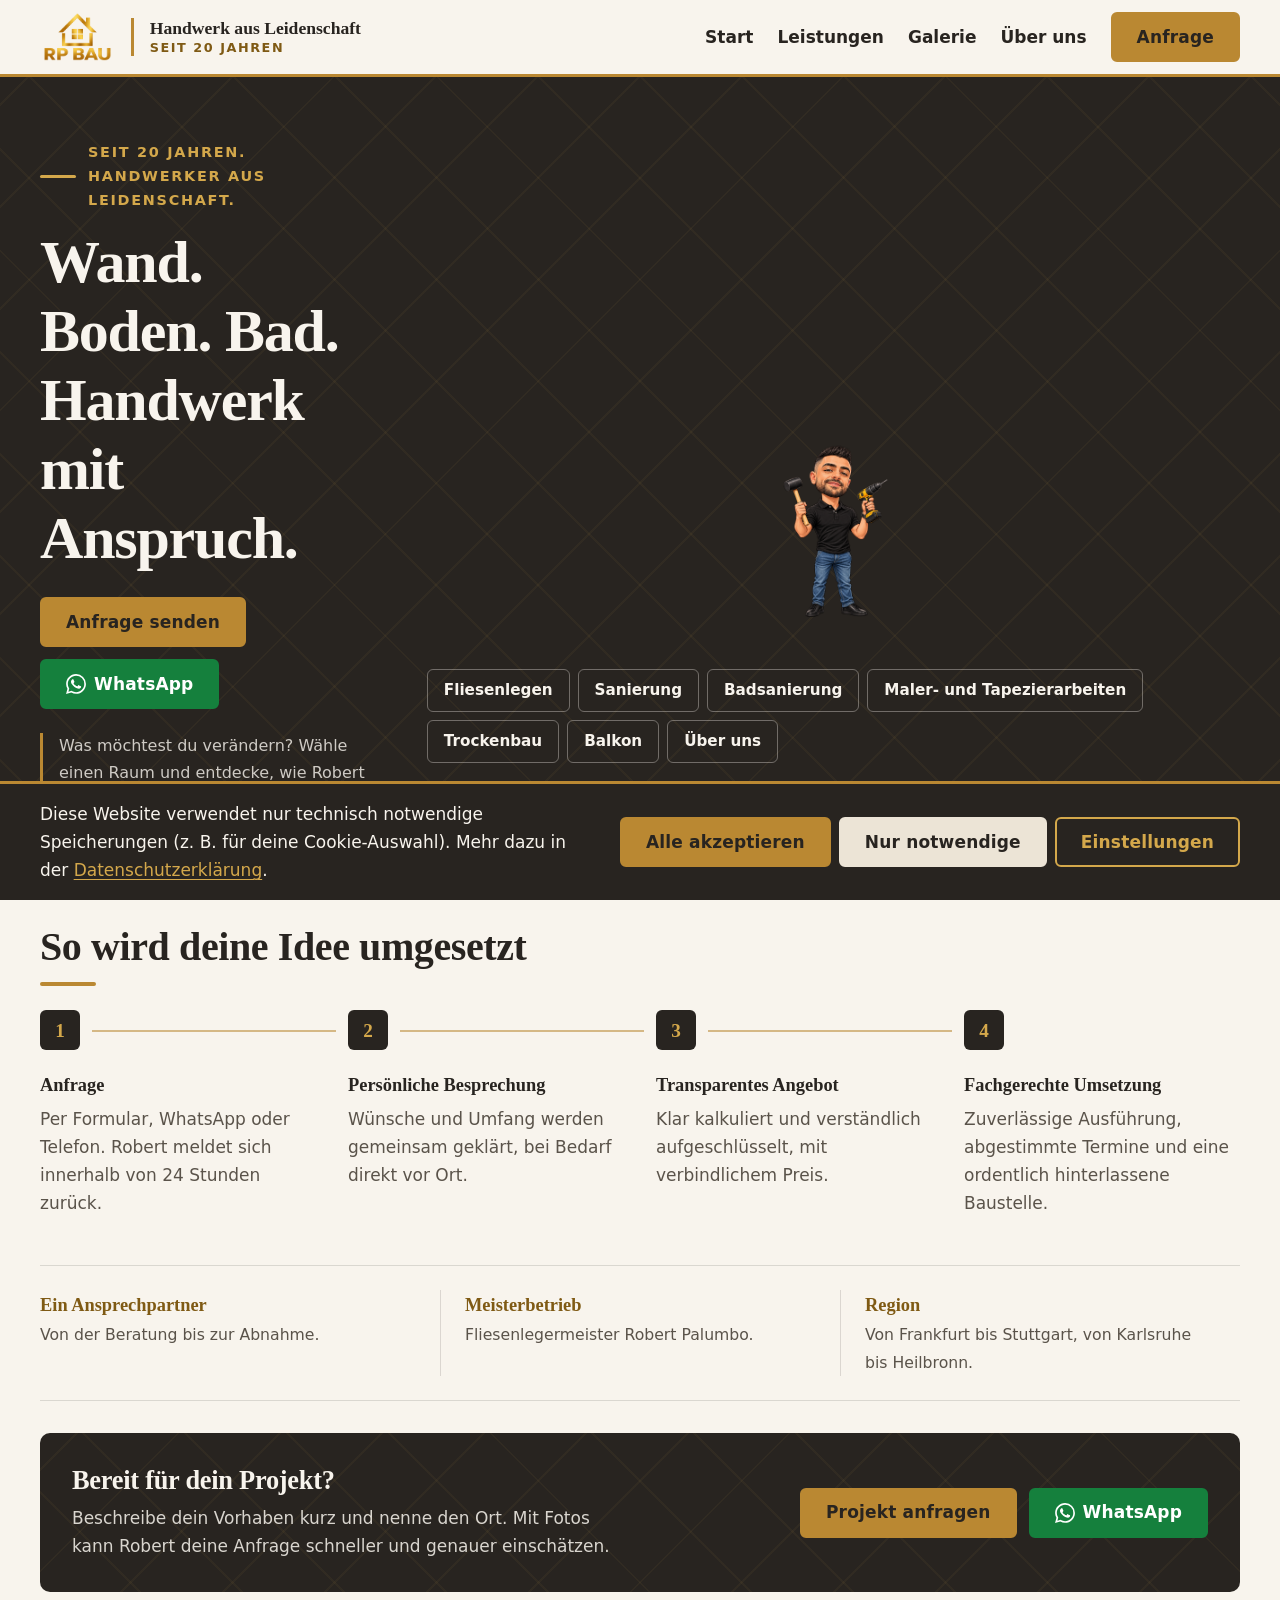
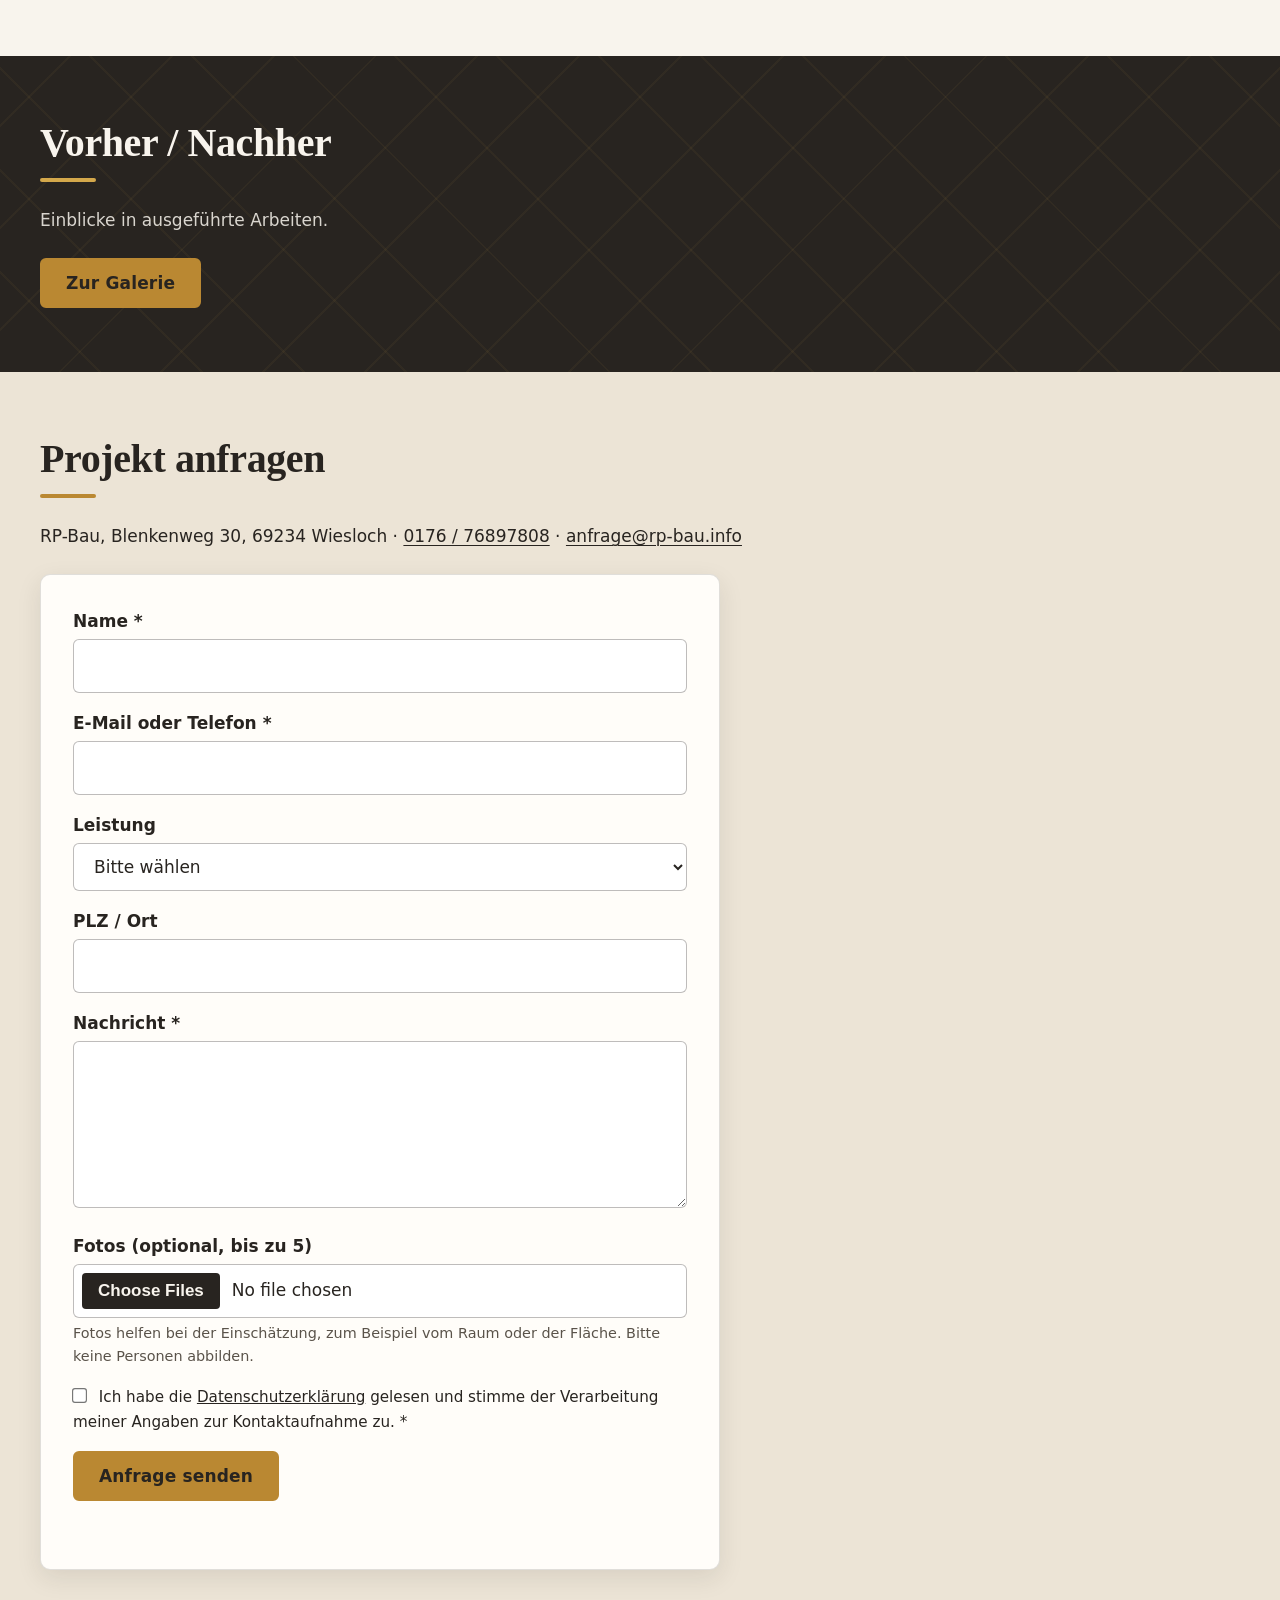
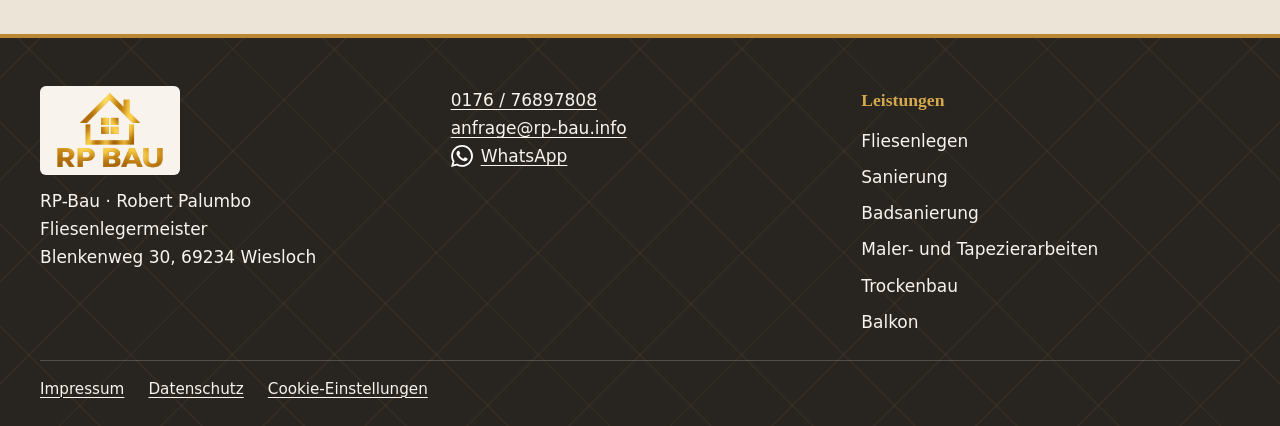
==== index.html @ d98f26bc "Update website files" ====
<!doctype html>
<html lang="de">
<head>
  <meta charset="utf-8">
  <meta name="viewport" content="width=device-width, initial-scale=1">
  <title>RP-Bau | Fliesen, Sanierung & Badsanierung in Wiesloch</title>
  <meta name="description" content="RP-Bau in Wiesloch: Fliesenlegen, Sanierung, Badsanierung, Maler- und Tapezierarbeiten, Trockenbau und Balkon. Seit 20 Jahren. Einzugsgebiet 100 km. Anfrage per Formular oder WhatsApp.">
  <meta property="og:title" content="RP-Bau | Handwerker des Vertrauens in Wiesloch">
  <meta property="og:description" content="Fliesen, Sanierung, Bad, Malerarbeiten, Trockenbau und Balkon aus Wiesloch. Seit 20 Jahren.">
  <meta property="og:type" content="website">
  <meta property="og:url" content="https://rp-bau.info/">
  <link rel="icon" href="/favicon.svg" type="image/svg+xml">
  <link rel="icon" href="/favicon.ico" sizes="48x48">
  <link rel="apple-touch-icon" href="/apple-touch-icon.png">
  <link rel="stylesheet" href="/css/tokens.css">
  <link rel="stylesheet" href="/css/base.css">
  <link rel="stylesheet" href="/css/components.css">
  <link rel="stylesheet" href="/css/pages.css">
  <script type="application/ld+json">
  {
    "@context": "https://schema.org",
    "@type": "HomeAndConstructionBusiness",
    "name": "RP-Bau",
    "description": "Fliesenlegen, Sanierung, Badsanierung, Maler- und Tapezierarbeiten, Trockenbau, Balkon",
    "telephone": "+4917676897808",
    "email": "anfrage@rp-bau.info",
    "url": "https://rp-bau.info/",
    "address": {
      "@type": "PostalAddress",
      "streetAddress": "Blenkenweg 30",
      "postalCode": "69234",
      "addressLocality": "Wiesloch",
      "addressCountry": "DE"
    },
    "areaServed": "100 km um Wiesloch",
    "founder": "Robert Palumbo"
  }
  </script>
</head>
<body>
  <a class="skip-link" href="#main">Zum Inhalt springen</a>
  <header class="site-header">
    <div class="container site-header__inner">
      <a class="site-logo" href="/index.html" aria-label="RP-Bau Startseite">
        <img src="/images/logo/logo.png" alt="RP-Bau Logo" width="180" height="48">
      </a>
      <p class="site-slogan"><strong>Handwerk aus Leidenschaft</strong><span>Seit 20 Jahren</span></p>
      <button class="nav-toggle" type="button" aria-expanded="false" aria-controls="site-nav">Menü</button>
      <nav id="site-nav" class="site-nav" aria-label="Hauptnavigation">
        <ul>
          <li><a href="/index.html">Start</a></li>
          <li><a href="/leistungen/fliesenlegen.html">Leistungen</a></li>
          <li><a href="/galerie.html">Galerie</a></li>
          <li><a href="/ueber-uns.html">Über uns</a></li>
          <li><a href="#kontakt" class="btn btn--primary">Anfrage</a></li>
        </ul>
      </nav>
    </div>
  </header>

  <main id="main">
    <section class="hero">
      <div class="container hero__inner">
        <div class="hero__text">
          <p class="hero__claim">Seit 20 Jahren. Handwerker aus Leidenschaft.</p>
          <h1>Wand. Boden. Bad. Handwerk mit Anspruch.</h1>
          <div class="hero__actions">
            <a href="#kontakt" class="btn btn--primary">Anfrage senden</a>
            <a href="https://wa.me/4917676897808?text=Guten%20Tag%2C%20ich%20m%C3%B6chte%20ein%20Projekt%20anfragen." class="btn--icon btn btn--whatsapp" data-wa-link><img src="/images/icons/whatsapp.svg" alt="" width="20" height="20" aria-hidden="true" loading="lazy" referrerpolicy="no-referrer"><span>WhatsApp</span></a>
          </div>
          <p class="hero__hint">Was möchtest du verändern? Wähle einen Raum und entdecke, wie Robert dich unterstützen kann.</p>
        </div>

        <div class="hero-house-wrap">
          <div class="hero-house" data-hero-house>
            <picture>
              <source media="(min-width: 768px)" srcset="/images/hero/hero-haus-desktop.jpg" width="2576" height="1438">
              <img src="/images/hero/hero-haus-mobile.jpg" alt="Haus im Querschnitt mit den Gewerken von RP-Bau: Trockenbau, Badsanierung, Maler- und Tapezierarbeiten, Fliesenlegen, Sanierung und Balkon" width="1438" height="2576" fetchpriority="high" decoding="async">
            </picture>
            <a class="hero-house__owner" href="/ueber-uns.html" data-hero-owner aria-label="Über uns: Robert Palumbo, Inhaber">
              <img src="/images/hero/inhaber.png" alt="Robert Palumbo, Inhaber von RP-Bau (Karikatur)" width="429" height="1083">
            </a>
            <span class="hero-house__label" data-hero-label aria-hidden="true"></span>
          </div>

          <ul class="hero-chips" aria-label="Leistungen von RP-Bau">
            <li><a href="/leistungen/fliesenlegen.html" data-hero-chip="fliesenlegen">Fliesenlegen</a></li>
            <li><a href="/leistungen/sanierung.html" data-hero-chip="sanierung">Sanierung</a></li>
            <li><a href="/leistungen/badsanierung.html" data-hero-chip="badsanierung">Badsanierung</a></li>
            <li><a href="/leistungen/maler-tapezierarbeiten.html" data-hero-chip="maler">Maler- und Tapezierarbeiten</a></li>
            <li><a href="/leistungen/trockenbau.html" data-hero-chip="trockenbau">Trockenbau</a></li>
            <li><a href="/leistungen/balkon.html" data-hero-chip="balkon">Balkon</a></li>
            <li><a href="/ueber-uns.html" data-hero-chip="owner">Über uns</a></li>
          </ul>
        </div>
      </div>
    </section>

    <section class="section trust">
      <div class="container">
        <h2>So wird deine Idee umgesetzt</h2>
        <ol class="steps steps--row">
          <li><strong>Anfrage</strong><span>Per Formular, WhatsApp oder Telefon. Robert meldet sich innerhalb von 24 Stunden zurück.</span></li>
          <li><strong>Persönliche Besprechung</strong><span>Wünsche und Umfang werden gemeinsam geklärt, bei Bedarf direkt vor Ort.</span></li>
          <li><strong>Transparentes Angebot</strong><span>Klar kalkuliert und verständlich aufgeschlüsselt, mit verbindlichem Preis.</span></li>
          <li><strong>Fachgerechte Umsetzung</strong><span>Zuverlässige Ausführung, abgestimmte Termine und eine ordentlich hinterlassene Baustelle.</span></li>
        </ol>

        <ul class="trust-strip">
          <li><strong>Ein Ansprechpartner</strong><span>Von der Beratung bis zur Abnahme.</span></li>
          <li><strong>Meisterbetrieb</strong><span>Fliesenlegermeister Robert Palumbo.</span></li>
          <li><strong>Region</strong><span>Von Frankfurt bis Stuttgart, von Karlsruhe bis Heilbronn.</span></li>
        </ul>

        <div class="cta-band">
          <div>
            <h3>Bereit für dein Projekt?</h3>
            <p>Beschreibe dein Vorhaben kurz und nenne den Ort. Mit Fotos kann Robert deine Anfrage schneller und genauer einschätzen.</p>
          </div>
          <div class="cta-actions">
            <a href="#kontakt" class="btn btn--primary">Projekt anfragen</a>
            <a href="https://wa.me/4917676897808?text=Guten%20Tag%2C%20ich%20m%C3%B6chte%20ein%20Projekt%20anfragen." class="btn--icon btn btn--whatsapp" data-wa-link><img src="/images/icons/whatsapp.svg" alt="" width="20" height="20" aria-hidden="true" loading="lazy" referrerpolicy="no-referrer"><span>WhatsApp</span></a>
          </div>
        </div>
      </div>
    </section>

    <section class="section section--dark">
      <div class="container">
        <h2>Vorher / Nachher</h2>
        <p>Einblicke in ausgeführte Arbeiten.</p>
        <a href="/galerie.html" class="btn btn--primary">Zur Galerie</a>
      </div>
    </section>

    <section class="section" id="kontakt">
      <div class="container">
        <h2>Projekt anfragen</h2>
        <p>RP-Bau, Blenkenweg 30, 69234 Wiesloch · <a href="tel:017676897808">0176 / 76897808</a> · <a href="mailto:anfrage@rp-bau.info">anfrage@rp-bau.info</a></p>
        <form id="contact-form" class="contact-form" novalidate>
          <input type="text" name="website" tabindex="-1" autocomplete="off" aria-hidden="true" style="position:absolute;left:-9999px">
          <div class="form-group">
            <label for="name">Name *</label>
            <input id="name" name="name" type="text" required autocomplete="name">
          </div>
          <div class="form-group">
            <label for="contact">E-Mail oder Telefon *</label>
            <input id="contact" name="contact" type="text" required autocomplete="email">
          </div>
          <div class="form-group">
            <label for="service">Leistung</label>
            <select id="service" name="service">
              <option value="">Bitte wählen</option>
              <option>Fliesenlegen</option>
              <option>Sanierung</option>
              <option>Badsanierung</option>
              <option>Maler- und Tapezierarbeiten</option>
              <option>Trockenbau</option>
              <option>Balkon</option>
              <option>Mehrere Gewerke</option>
            </select>
          </div>
          <div class="form-group">
            <label for="location">PLZ / Ort</label>
            <input id="location" name="location" type="text" autocomplete="postal-code">
          </div>
          <div class="form-group">
            <label for="message">Nachricht *</label>
            <textarea id="message" name="message" rows="5" required></textarea>
          </div>
          <div class="form-group">
            <label for="photos">Fotos (optional, bis zu 5)</label>
            <input id="photos" name="photos" type="file" accept="image/jpeg,image/png,image/webp" multiple aria-describedby="photos-hint">
            <p id="photos-hint" class="form-hint">Fotos helfen bei der Einschätzung, zum Beispiel vom Raum oder der Fläche. Bitte keine Personen abbilden.</p>
          </div>
          <div class="form-group">
            <label><input type="checkbox" name="privacy" required> Ich habe die <a href="/datenschutz.html">Datenschutzerklärung</a> gelesen und stimme der Verarbeitung meiner Angaben zur Kontaktaufnahme zu. *</label>
          </div>
          <button type="submit" class="btn btn--primary">Anfrage senden</button>
          <div id="form-status" class="form-status" role="status" aria-live="polite"></div>
        </form>
      </div>
    </section>
  </main>

  <footer class="site-footer">
    <div class="container">
      <div class="site-footer__grid">
        <div>
          <img src="/images/logo/logo.png" alt="RP-Bau" width="140" height="38">
          <p>RP-Bau · Robert Palumbo<br>Fliesenlegermeister<br>Blenkenweg 30, 69234 Wiesloch</p>
        </div>
        <div>
          <p><a href="tel:017676897808">0176 / 76897808</a><br><a href="mailto:anfrage@rp-bau.info">anfrage@rp-bau.info</a></p>
          <p><a class="wa-link-icon" href="https://wa.me/4917676897808?text=Guten%20Tag%2C%20ich%20m%C3%B6chte%20ein%20Projekt%20anfragen." data-wa-link><img src="/images/icons/whatsapp.svg" alt="" width="20" height="20" aria-hidden="true" loading="lazy" referrerpolicy="no-referrer"><span>WhatsApp</span></a></p>
        </div>
        <div>
          <p class="site-footer__title">Leistungen</p>
          <ul class="site-footer__links"><li><a href="/leistungen/fliesenlegen.html">Fliesenlegen</a></li><li><a href="/leistungen/sanierung.html">Sanierung</a></li><li><a href="/leistungen/badsanierung.html">Badsanierung</a></li><li><a href="/leistungen/maler-tapezierarbeiten.html">Maler- und Tapezierarbeiten</a></li><li><a href="/leistungen/trockenbau.html">Trockenbau</a></li><li><a href="/leistungen/balkon.html">Balkon</a></li></ul>
        </div>
      </div>
      <ul class="site-footer__legal">
        <li><a href="/impressum.html">Impressum</a></li>
        <li><a href="/datenschutz.html">Datenschutz</a></li>
        <li><a href="/cookie-einstellungen.html">Cookie-Einstellungen</a></li>
      </ul>
    </div>
  </footer>

  <div class="sticky-cta" aria-label="Schnellkontakt">
    <a href="tel:017676897808">Anrufen</a>
    <a class="wa-link-icon" href="https://wa.me/4917676897808?text=Guten%20Tag%2C%20ich%20m%C3%B6chte%20ein%20Projekt%20anfragen." data-wa-link><img src="/images/icons/whatsapp.svg" alt="" width="20" height="20" aria-hidden="true" loading="lazy" referrerpolicy="no-referrer"><span>WhatsApp</span></a>
    <a href="#kontakt">Anfrage</a>
  </div>

  <div id="cookie-banner" class="cookie-banner" role="dialog" aria-label="Cookie-Einstellungen" aria-live="polite">
    <div class="container">
      <p>Diese Website verwendet nur technisch notwendige Speicherungen (z. B. für deine Cookie-Auswahl). Mehr dazu in der <a href="/datenschutz.html">Datenschutzerklärung</a>.</p>
      <div class="cookie-banner__actions">
        <button type="button" class="btn btn--primary" data-consent="all">Alle akzeptieren</button>
        <button type="button" class="btn btn--secondary" data-consent="necessary">Nur notwendige</button>
        <a href="/cookie-einstellungen.html" class="btn btn--outline">Einstellungen</a>
      </div>
    </div>
  </div>

  <script type="module" src="/js/main.js"></script>
  <script type="module" src="/js/hero.js"></script>
  <script type="module" src="/js/consent.js"></script>
  <script type="module" src="/js/contact-form.js"></script>
</body>
</html>
---- css/tokens.css ----
/* css/tokens.css */
:root {
  /* Farbpalette: Kohle, Gold, Sand */
  --color-primary: #282420;          /* Kohle, identisch mit Hero-Bildrand */
  --color-accent: #BA8832;           /* Gold, Flächen/Linien/Buttons */
  --color-secondary: #D4A84B;        /* helles Gold, Hover und Hervorhebung auf Dunkel */
  --color-accent-ink: #7F5A14;       /* dunkles Gold, Text/Links auf hellem Grund (Kontrast > 4.5:1) */
  --color-surface: #ece4d6;          /* Sand */
  --color-background: #f8f4ed;       /* Stein/Kalk */
  --color-card: #fffdf9;
  --color-hero-bg: #282420;
  --color-line: rgba(40, 36, 32, 0.14);
  --color-fuge: rgba(212, 168, 75, 0.05);   /* Fliesenfuge auf dunklem Grund */
  --fuge-size: 72px;
  /* Fugenraster, 45° gedreht (Fliesen im Diagonalverband) */
  --fuge-pattern:
    repeating-linear-gradient(45deg, transparent 0 calc(var(--fuge-size) - 2px), var(--color-fuge) calc(var(--fuge-size) - 2px) var(--fuge-size)),
    repeating-linear-gradient(-45deg, transparent 0 calc(var(--fuge-size) - 2px), var(--color-fuge) calc(var(--fuge-size) - 2px) var(--fuge-size));
  --color-error: #a32a1d;
  --color-success: #2f6b3a;
  --color-whatsapp: #15803d;
  --color-whatsapp-hover: #166534;

  /* Text */
  --color-text: #282420;
  --color-text-muted: #5a534a;
  --color-text-on-accent: #282420;

  /* Typografie */
  --font-heading: 'Fraunces', 'Rockwell', 'Roboto Slab', 'Georgia', serif;
  --font-body: 'Source Sans 3', system-ui, -apple-system, 'Segoe UI', sans-serif;

  /* Spacing */
  --space-1: 0.25rem;
  --space-2: 0.5rem;
  --space-3: 0.75rem;
  --space-4: 1rem;
  --space-5: 1.5rem;
  --space-6: 2rem;
  --space-7: 3rem;
  --space-8: 4rem;
  --space-9: 6rem;

  /* Layout */
  --container-max: 1200px;
  --radius-sm: 4px;
  --radius-md: 6px;
  --radius-lg: 10px;

  /* Schatten */
  --shadow-sm: 0 1px 2px rgba(40, 36, 32, 0.08);
  --shadow-md: 0 8px 24px rgba(40, 36, 32, 0.10);

  /* Focus */
  --focus-outline: 3px solid var(--color-accent-ink);
  --focus-outline-offset: 3px;
}
---- css/base.css ----
/* css/base.css */

/* Schriften: lokale WOFF2-Dateien in /fonts ablegen (siehe fonts/README.txt).
   Fehlen die Dateien, greifen die Fallbacks aus tokens.css. */
@font-face {
  font-family: 'Fraunces';
  src: local('Fraunces'), url('../fonts/Fraunces-Variable.woff2') format('woff2');
  font-weight: 100 900;
  font-display: swap;
  font-style: normal;
}

@font-face {
  font-family: 'Source Sans 3';
  src: local('Source Sans 3'), local('SourceSans3'), url('../fonts/SourceSans3-Variable.woff2') format('woff2');
  font-weight: 200 900;
  font-display: swap;
  font-style: normal;
}

*, *::before, *::after {
  box-sizing: border-box;
}

* {
  margin: 0;
}

html {
  scroll-behavior: smooth;
  scroll-padding-top: 5rem;
}

body {
  line-height: 1.65;
  font-size: 1.0625rem;
  -webkit-font-smoothing: antialiased;
  font-family: var(--font-body);
  background: var(--color-background);
  color: var(--color-text);
}

img, picture, video, canvas, svg {
  display: block;
  max-width: 100%;
  height: auto;
}

input, button, textarea, select {
  font: inherit;
}

p, h1, h2, h3, h4, h5, h6 {
  overflow-wrap: break-word;
}

h1, h2, h3, h4, h5, h6 {
  font-family: var(--font-heading);
  font-weight: 700;
  line-height: 1.15;
  letter-spacing: -0.01em;
  color: var(--color-primary);
  text-wrap: balance;
}

h1 { font-size: clamp(2.25rem, 5vw, 3.75rem); letter-spacing: -0.02em; }
h2 { font-size: clamp(1.75rem, 3.5vw, 2.5rem); }
h3 { font-size: clamp(1.25rem, 2.5vw, 1.65rem); }

p { text-wrap: pretty; }

a {
  color: inherit;
}

p a, li a {
  text-underline-offset: 0.2em;
  text-decoration-thickness: 1px;
}

:focus-visible {
  outline: var(--focus-outline);
  outline-offset: var(--focus-outline-offset);
}

.hero :focus-visible,
.section--dark :focus-visible,
.site-footer :focus-visible,
.cookie-banner :focus-visible,
.sticky-cta :focus-visible {
  outline-color: var(--color-secondary);
}

::selection {
  background: var(--color-accent);
  color: var(--color-primary);
}

.skip-link {
  position: absolute;
  top: -48px;
  left: 0;
  background: var(--color-accent);
  color: var(--color-text-on-accent);
  padding: var(--space-2) var(--space-4);
  z-index: 100;
  text-decoration: none;
  font-weight: 600;
}

.skip-link:focus {
  top: 0;
}

.sr-only {
  position: absolute;
  width: 1px;
  height: 1px;
  padding: 0;
  margin: -1px;
  overflow: hidden;
  clip: rect(0, 0, 0, 0);
  white-space: nowrap;
  border: 0;
}

@media (prefers-reduced-motion: reduce) {
  *,
  *::before,
  *::after {
    animation-duration: 0.01ms !important;
    animation-iteration-count: 1 !important;
    transition-duration: 0.01ms !important;
  }

  html {
    scroll-behavior: auto;
  }
}
---- css/components.css ----
/* css/components.css */

/* Layout */
.container {
  width: min(100% - 2rem, var(--container-max));
  margin-inline: auto;
}

/* Buttons */
.btn {
  display: inline-block;
  padding: 0.8rem var(--space-5);
  border-radius: var(--radius-md);
  font-weight: 700;
  letter-spacing: 0.01em;
  line-height: 1.2;
  text-decoration: none;
  cursor: pointer;
  border: 2px solid transparent;
  transition: background 0.2s, color 0.2s, border-color 0.2s, transform 0.2s, box-shadow 0.2s;
}

.btn:hover {
  transform: translateY(-2px);
  box-shadow: var(--shadow-md);
}

.btn:active {
  transform: translateY(0);
  box-shadow: none;
}

.btn:disabled {
  opacity: 0.6;
  cursor: wait;
  transform: none;
  box-shadow: none;
}

.btn--primary {
  background: var(--color-accent);
  border-color: var(--color-accent);
  color: var(--color-text-on-accent);
}

.btn--primary:hover {
  background: var(--color-secondary);
  border-color: var(--color-secondary);
}

.btn--secondary {
  background: var(--color-surface);
  border-color: var(--color-surface);
  color: var(--color-primary);
}

.btn--secondary:hover {
  background: #fff;
  border-color: #fff;
}

.btn--outline {
  background: transparent;
  color: var(--color-accent-ink);
  border-color: var(--color-accent-ink);
}

.btn--outline:hover {
  background: var(--color-accent-ink);
  border-color: var(--color-accent-ink);
  color: #fff;
}

.hero .btn--outline,
.section--dark .btn--outline,
.cookie-banner .btn--outline {
  color: var(--color-secondary);
  border-color: var(--color-secondary);
}

.hero .btn--outline:hover,
.section--dark .btn--outline:hover,
.cookie-banner .btn--outline:hover {
  background: var(--color-secondary);
  color: var(--color-text-on-accent);
}

.btn--whatsapp {
  background: var(--color-whatsapp);
  border-color: var(--color-whatsapp);
  color: #fff;
}

.btn--whatsapp:hover {
  background: var(--color-whatsapp-hover);
  border-color: var(--color-whatsapp-hover);
  color: #fff;
}

.btn--icon {
  display: inline-flex;
  align-items: center;
  justify-content: center;
  gap: var(--space-2);
}

.btn--icon img {
  display: block;
  width: 20px;
  height: 20px;
}

.cta-actions {
  display: flex;
  align-items: center;
  flex-wrap: wrap;
  gap: var(--space-3);
  margin-top: var(--space-5);
}

/* Cards */
.card {
  background: var(--color-card);
  border: 1px solid var(--color-line);
  border-top: 4px solid var(--color-accent);
  border-radius: var(--radius-lg);
  padding: var(--space-5);
  box-shadow: var(--shadow-sm);
}

.card h1 {
  margin-bottom: var(--space-4);
}

/* Section */
.section {
  position: relative;
  padding: var(--space-8) 0;
}

.section h2 {
  margin-bottom: var(--space-5);
}

.section h2::after {
  content: '';
  display: block;
  width: 56px;
  height: 4px;
  margin-top: var(--space-3);
  background: var(--color-accent);
  border-radius: 2px;
}

.section--dark {
  background-color: var(--color-primary);
  /* Fugenraster wie im Hero */
  background-image: var(--fuge-pattern);
  color: var(--color-background);
}

.section--dark h2,
.section--dark h3 {
  color: var(--color-background);
}

.section--dark h2::after {
  background: var(--color-secondary);
}

.section--dark p {
  margin-bottom: var(--space-5);
  max-width: 56ch;
  color: rgba(248, 244, 237, 0.85);
}

/* Karte auf dunklem Grund: transparent, nur Gold-Kante, Fugenraster bleibt sichtbar */
.section--dark .card {
  background: transparent;
  border: 0;
  border-top: 4px solid var(--color-secondary);
  border-radius: 0;
  box-shadow: none;
  padding-inline: 0;
}

.section--dark .card p {
  color: rgba(248, 244, 237, 0.85);
}

/* Rechtsseiten (Datenschutz, Impressum, Cookie-Einstellungen): einheitlicher Textabstand */
main.section > .container > h1 {
  margin-bottom: var(--space-5);
}

main.section > .container > h2 {
  margin: var(--space-6) 0 var(--space-3);
  font-size: clamp(1.25rem, 2.5vw, 1.6rem);
}

main.section > .container > h2::after {
  display: none;
}

main.section > .container > p {
  margin-bottom: var(--space-4);
  max-width: 75ch;
}

/* Header / Nav */
.site-header {
  background: var(--color-background);
  border-bottom: 3px solid var(--color-accent);
  box-shadow: var(--shadow-sm);
  position: sticky;
  top: 0;
  z-index: 50;
}

.site-header__inner {
  display: flex;
  align-items: center;
  justify-content: space-between;
  gap: var(--space-4);
  padding: var(--space-3) 0;
}

.site-logo img {
  height: 48px;
  width: auto;
}

.site-logo {
  flex-shrink: 0;
}

/* Slogan neben dem Logo */
.site-slogan {
  display: flex;
  flex-direction: column;
  gap: 0.15rem;
  min-width: 0;
  margin-right: auto;
  padding-left: var(--space-4);
  border-left: 3px solid var(--color-accent);
  line-height: 1.15;
}

.site-slogan strong {
  font-family: var(--font-heading);
  font-size: 1.1rem;
  font-weight: 700;
  color: var(--color-primary);
}

.site-slogan span {
  font-size: 0.8rem;
  font-weight: 700;
  text-transform: uppercase;
  letter-spacing: 0.12em;
  color: var(--color-accent-ink);
}

.site-nav ul {
  display: flex;
  gap: var(--space-5);
  list-style: none;
  padding: 0;
  margin: 0;
  align-items: center;
}

.site-nav a:not(.btn) {
  position: relative;
  text-decoration: none;
  font-weight: 600;
  padding: var(--space-1) 0;
}

.site-nav a:not(.btn)::after {
  content: '';
  position: absolute;
  left: 0;
  right: 0;
  bottom: -2px;
  height: 3px;
  background: var(--color-accent);
  transform: scaleX(0);
  transform-origin: left;
  transition: transform 0.25s ease;
}

.site-nav a:not(.btn):hover::after,
.site-nav a[aria-current="page"]::after {
  transform: scaleX(1);
}

.nav-toggle {
  display: none;
  background: none;
  border: 2px solid var(--color-primary);
  border-radius: var(--radius-md);
  padding: var(--space-2) var(--space-4);
  font-weight: 700;
  cursor: pointer;
}

.nav-toggle:hover {
  background: var(--color-primary);
  color: var(--color-background);
}

/* Footer */
.site-footer {
  background-color: var(--color-primary);
  background-image: var(--fuge-pattern);
  color: var(--color-background);
  border-top: 4px solid var(--color-accent);
  padding: var(--space-7) 0 var(--space-5);
}

.site-footer a {
  color: var(--color-background);
  text-underline-offset: 0.2em;
}

.site-footer a:hover {
  color: var(--color-secondary);
}

.site-footer__grid {
  display: grid;
  gap: var(--space-6);
  grid-template-columns: repeat(auto-fit, minmax(220px, 1fr));
  margin-bottom: var(--space-5);
}

.site-footer__grid img[alt="RP-Bau"] {
  /* Logo bleibt auf dunklem Grund lesbar */
  background: var(--color-background);
  padding: 6px 10px;
  border-radius: var(--radius-md);
  margin-bottom: var(--space-3);
}

.site-footer__title {
  margin-bottom: var(--space-3);
  font-family: var(--font-heading);
  font-size: 1.1rem;
  font-weight: 700;
  color: var(--color-secondary);
}

.site-footer__links {
  list-style: none;
  padding: 0;
  display: grid;
  gap: var(--space-2);
}

.site-footer__links a {
  text-decoration: none;
}

.site-footer__links a:hover {
  text-decoration: underline;
}

.site-footer__legal {
  display: flex;
  gap: var(--space-5);
  flex-wrap: wrap;
  list-style: none;
  padding: 0;
  border-top: 1px solid rgba(248, 244, 237, 0.2);
  padding-top: var(--space-4);
  font-size: 0.95rem;
}

/* Mobile sticky CTA */
.sticky-cta {
  display: none;
  position: fixed;
  bottom: 0;
  left: 0;
  right: 0;
  background: var(--color-primary);
  border-top: 2px solid var(--color-accent);
  padding: var(--space-2);
  padding-bottom: calc(var(--space-2) + env(safe-area-inset-bottom, 0px));
  gap: var(--space-2);
  z-index: 40;
}

.sticky-cta a {
  flex: 1;
  display: inline-flex;
  align-items: center;
  justify-content: center;
  text-align: center;
  padding: var(--space-3);
  border-radius: var(--radius-md);
  text-decoration: none;
  font-weight: 700;
  font-size: 0.95rem;
  color: var(--color-background);
  background: rgba(248, 244, 237, 0.12);
}

.sticky-cta a:last-child {
  /* Hauptaktion: Anfrage */
  flex: 1.5;
  background: var(--color-accent);
  color: var(--color-text-on-accent);
}

.sticky-cta .wa-link-icon img,
.site-footer .wa-link-icon img {
  display: inline-block;
  width: 22px;
  height: 22px;
}

.site-footer .wa-link-icon {
  display: inline-flex;
  align-items: center;
  gap: var(--space-2);
}

.sticky-cta .wa-link-icon {
  display: inline-flex;
  flex-direction: column;
  align-items: center;
  justify-content: center;
  gap: 0.2rem;
  background: var(--color-whatsapp);
  color: #fff;
}

.sticky-cta .wa-link-icon span {
  font-size: 0.85rem;
}

/* Compare Slider */
.compare {
  position: relative;
  overflow: hidden;
  border-radius: var(--radius-lg);
  box-shadow: var(--shadow-md);
  touch-action: pan-y;
  aspect-ratio: 16/9;
  /* Fliesenraster als Platzhalter, solange Bilder fehlen */
  background-color: var(--color-surface);
  background-image:
    linear-gradient(var(--color-line) 1px, transparent 1px),
    linear-gradient(90deg, var(--color-line) 1px, transparent 1px);
  background-size: 48px 48px;
}

.compare__before,
.compare__after {
  position: absolute;
  inset: 0;
}

.compare__after {
  clip-path: inset(0 50% 0 0);
}

.compare img {
  width: 100%;
  height: 100%;
  object-fit: cover;
}

/* Beschriftung: links liegt .compare__after, rechts .compare__before */
.compare__after::after,
.compare__before::after {
  position: absolute;
  top: var(--space-4);
  padding: 0.3rem 0.8rem;
  border-radius: var(--radius-sm);
  background: rgba(40, 36, 32, 0.82);
  color: var(--color-background);
  font-size: 0.85rem;
  font-weight: 700;
  letter-spacing: 0.06em;
  text-transform: uppercase;
  pointer-events: none;
}

.compare__after::after {
  content: 'Nachher';
  left: var(--space-4);
}

.compare__before::after {
  content: 'Vorher';
  right: var(--space-4);
}

.compare__handle {
  position: absolute;
  top: 0;
  bottom: 0;
  left: 50%;
  width: 4px;
  margin-left: -2px;
  background: var(--color-background);
  box-shadow: 0 0 0 1px rgba(40, 36, 32, 0.35);
  cursor: ew-resize;
  padding: 0;
  border: none;
}

.compare__handle::before {
  content: '';
  position: absolute;
  top: 50%;
  left: 50%;
  transform: translate(-50%, -50%);
  width: 48px;
  height: 48px;
  border-radius: 50%;
  background: var(--color-accent);
  border: 3px solid var(--color-background);
  box-shadow: var(--shadow-md);
}

.compare__handle::after {
  content: '\25C2  \25B8';
  position: absolute;
  top: 50%;
  left: 50%;
  transform: translate(-50%, -50%);
  color: var(--color-primary);
  font-size: 0.85rem;
  letter-spacing: -0.1em;
  white-space: pre;
  pointer-events: none;
}

.compare__handle:focus-visible {
  outline: 3px solid var(--color-secondary);
  outline-offset: 2px;
}

/* Forms */
.form-group {
  margin-bottom: var(--space-4);
}

.form-group label {
  display: block;
  margin-bottom: var(--space-1);
  font-weight: 600;
}

.form-group input,
.form-group select,
.form-group textarea {
  width: 100%;
  padding: var(--space-3) var(--space-4);
  border: 1.5px solid rgba(40, 36, 32, 0.3);
  border-radius: var(--radius-md);
  background: #fff;
  color: var(--color-text);
  transition: border-color 0.2s, box-shadow 0.2s;
}

.form-group input:hover,
.form-group select:hover,
.form-group textarea:hover {
  border-color: var(--color-primary);
}

.form-group input:focus,
.form-group select:focus,
.form-group textarea:focus {
  outline: none;
  border-color: var(--color-accent-ink);
  box-shadow: 0 0 0 3px rgba(186, 136, 50, 0.35);
}

.form-group input[aria-invalid="true"],
.form-group select[aria-invalid="true"],
.form-group textarea[aria-invalid="true"] {
  border-color: var(--color-error);
}

.form-group input[type="checkbox"] {
  width: auto;
  margin-right: var(--space-2);
  accent-color: var(--color-accent-ink);
  transform: scale(1.15);
}

.form-group label:has(input[type="checkbox"]) {
  font-weight: 400;
  font-size: 0.95rem;
}

.form-hint {
  margin-top: var(--space-1);
  font-size: 0.9rem;
  color: var(--color-text-muted);
}

.form-group input[type="file"] {
  padding: var(--space-2);
  cursor: pointer;
}

.form-group input[type="file"]::file-selector-button {
  margin-right: var(--space-3);
  padding: 0.5rem var(--space-4);
  border: 0;
  border-radius: var(--radius-sm);
  background: var(--color-primary);
  color: var(--color-background);
  font-weight: 700;
  cursor: pointer;
  transition: background 0.2s;
}

.form-group input[type="file"]::file-selector-button:hover {
  background: var(--color-accent-ink);
}

.form-status {
  margin-top: var(--space-3);
  padding: var(--space-3);
  border-radius: var(--radius-sm);
}

.form-status:not(:empty) {
  background: var(--color-surface);
  border-left: 4px solid var(--color-accent);
}

/* Cookie banner */
.cookie-banner {
  position: fixed;
  bottom: 0;
  left: 0;
  right: 0;
  background: var(--color-primary);
  color: var(--color-background);
  border-top: 3px solid var(--color-accent);
  padding: var(--space-4);
  z-index: 60;
  display: none;
}

.cookie-banner.is-visible {
  display: block;
}

.cookie-banner a {
  color: var(--color-secondary);
}

.cookie-banner__actions {
  display: flex;
  gap: var(--space-2);
  flex-wrap: wrap;
  margin-top: var(--space-3);
}

@media (min-width: 900px) {
  .cookie-banner .container {
    display: flex;
    align-items: center;
    justify-content: space-between;
    gap: var(--space-6);
  }

  .cookie-banner__actions {
    margin-top: 0;
    flex-shrink: 0;
  }
}

@media (max-width: 768px) {
  .nav-toggle {
    display: block;
    flex-shrink: 0;
    padding: var(--space-2) var(--space-3);
  }

  .site-header__inner {
    gap: var(--space-3);
  }

  .site-logo img {
    height: 40px;
  }

  .site-slogan {
    padding-left: var(--space-3);
    border-left-width: 2px;
  }

  .site-slogan strong {
    font-size: 0.8rem;
  }

  .site-slogan span {
    font-size: 0.65rem;
    letter-spacing: 0.08em;
  }

  .site-nav {
    display: none;
    position: absolute;
    top: 100%;
    left: 0;
    right: 0;
    background: var(--color-background);
    border-bottom: 3px solid var(--color-accent);
    box-shadow: var(--shadow-md);
    padding: var(--space-4);
  }

  .site-nav.is-open {
    display: block;
  }

  .site-nav ul {
    flex-direction: column;
    align-items: stretch;
    gap: var(--space-3);
  }

  .site-nav a.btn {
    display: block;
    text-align: center;
  }

  .sticky-cta {
    display: flex;
  }

  body {
    padding-bottom: 76px;
  }
}
---- css/pages.css ----
/* css/pages.css */

/* ---------- Hero (interaktives Haus) ---------- */
.hero {
  position: relative;
  overflow: hidden;
  background: var(--color-hero-bg);
  color: var(--color-background);
  padding: var(--space-8) 0 var(--space-7);
}

/* Fugenraster: Fliesenfugen als Akzent, liegt über dem Bild, unter Text und Inhaber */
.hero::before {
  content: '';
  position: absolute;
  inset: 0;
  z-index: 1;
  pointer-events: none;
  background-image: var(--fuge-pattern);
}

.hero__text,
.hero-chips {
  position: relative;
  z-index: 2;
}

.hero h1 {
  color: var(--color-background);
  margin-bottom: var(--space-4);
}

.hero__inner {
  display: grid;
  gap: var(--space-7);
  align-items: center;
}

.hero__claim {
  display: flex;
  align-items: center;
  gap: var(--space-3);
  font-size: 0.9rem;
  font-weight: 700;
  text-transform: uppercase;
  letter-spacing: 0.12em;
  color: var(--color-secondary);
  margin-bottom: var(--space-4);
}

.hero__claim::before {
  content: '';
  flex: 0 0 36px;
  height: 3px;
  background: var(--color-secondary);
  border-radius: 2px;
}

.hero__actions {
  display: flex;
  gap: var(--space-3);
  flex-wrap: wrap;
  margin: var(--space-5) 0 0;
}

.hero__hint {
  margin-top: var(--space-5);
  padding-left: var(--space-4);
  border-left: 3px solid var(--color-accent);
  font-size: 1rem;
  color: rgba(248, 244, 237, 0.8);
  max-width: 44ch;
}

.hero-house {
  /* Anteil der Bildbreite; auf dem Handy bleibt seitlich Platz für die Namen */
  --house-scale: 0.64;
  position: relative;
  width: 100%;
  max-width: 460px;
  margin-inline: auto;
  aspect-ratio: calc(1438 / 2576 / var(--house-scale));
}

.hero-house picture {
  display: block;
  width: calc(var(--house-scale) * 100%);
  height: 100%;
  margin-inline: auto;
}

.hero-house picture img {
  display: block;
  width: 100%;
  height: 100%;
  object-fit: contain;
}

.hero-zones {
  position: absolute;
  top: 0;
  left: 50%;
  width: calc(var(--house-scale) * 100%);
  height: 100%;
  transform: translateX(-50%);
  overflow: visible;
}

/* Leitlinie: diagonal aus dem Haus, dann horizontal als Unterstreichung des Namens */
.hero-leader {
  opacity: 0;
  pointer-events: none;
  transition: opacity 0.2s ease;
}

.hero-zones .zone.is-active .hero-leader {
  opacity: 1;
}

.hero-leader path {
  fill: none;
  stroke: var(--color-background);
  stroke-width: 2px;
  stroke-linecap: round;
  stroke-linejoin: round;
  vector-effect: non-scaling-stroke;
}

/* Dunkler Saum, damit die Linie auch über hellen Flächen lesbar bleibt */
.hero-leader .hero-leader__casing {
  stroke: rgba(40, 36, 32, 0.85);
  stroke-width: 5px;
}

.hero-leader circle {
  fill: var(--color-secondary);
  stroke: var(--color-primary);
  stroke-width: 2px;
  vector-effect: non-scaling-stroke;
}

.hero-tag {
  position: absolute;
  z-index: 3;
  transform: translateY(-100%);
  padding: 0 0.15rem;
  font-family: var(--font-heading);
  font-weight: 700;
  font-size: 0.75rem;
  line-height: 1.15;
  color: var(--color-background);
  text-shadow: 0 1px 3px rgba(40, 36, 32, 0.9), 0 0 2px rgba(40, 36, 32, 0.9);
  text-decoration: none;
  opacity: 0;
  pointer-events: none;
  transition: opacity 0.2s ease;
}

.hero-tag--left {
  text-align: right;
}

.hero-tag.is-visible {
  opacity: 1;
  pointer-events: auto;
}

.hero-tag:hover {
  color: var(--color-secondary);
}

.hero-zones .zone {
  outline: none;
}

.hero-zones .zone polygon {
  fill: transparent;
  stroke: transparent;
  stroke-width: 3px;
  stroke-linejoin: round;
  vector-effect: non-scaling-stroke;
  cursor: pointer;
  pointer-events: all;
  transition: fill 0.25s ease, stroke 0.25s ease;
}

.hero-zones.has-active .zone:not(.is-active) polygon {
  fill: rgba(40, 36, 32, 0.6);
}

.hero-zones .zone.is-active polygon {
  fill: rgba(212, 168, 75, 0.14);
  stroke: var(--color-secondary);
}

.hero-house__label {
  position: absolute;
  z-index: 3;
  transform: translate(-50%, -50%);
  background: var(--color-accent);
  color: var(--color-text-on-accent);
  font-weight: 700;
  font-size: 0.9rem;
  letter-spacing: 0.02em;
  padding: 0.45rem 0.9rem;
  border-radius: var(--radius-md);
  white-space: nowrap;
  pointer-events: none;
  opacity: 0;
  transition: opacity 0.2s ease;
  box-shadow: 0 6px 18px rgba(0, 0, 0, 0.4);
}

.hero-house__label.is-visible {
  opacity: 1;
}

.hero-house__owner {
  position: absolute;
  z-index: 2;
  left: 50%;
  bottom: 7%;
  height: 30%;
  transform: translateX(-50%);
  border-radius: var(--radius-md);
}

.hero-house__owner img {
  height: 100%;
  width: auto;
  max-width: none;
  transition: filter 0.25s ease, transform 0.25s ease;
}

.hero-house__owner.is-active img,
.hero-house__owner:focus-visible img {
  filter: drop-shadow(0 0 10px rgba(212, 168, 75, 0.75));
  transform: translateY(-3px);
}

.hero-chips {
  display: flex;
  flex-wrap: wrap;
  gap: var(--space-2);
  list-style: none;
  padding: 0;
  margin: var(--space-5) 0 0;
}

.hero-chips a {
  display: inline-block;
  padding: 0.5rem 1rem;
  border: 1px solid rgba(248, 244, 237, 0.35);
  border-radius: var(--radius-md);
  color: var(--color-background);
  text-decoration: none;
  font-weight: 600;
  font-size: 0.95rem;
  transition: background 0.2s, border-color 0.2s, color 0.2s, transform 0.2s;
}

.hero-chips a:hover,
.hero-chips a.is-active {
  background: var(--color-accent);
  border-color: var(--color-accent);
  color: var(--color-text-on-accent);
  transform: translateY(-1px);
}

.hero-house-wrap {
  min-width: 0;
}

@media (min-width: 768px) {
  .hero-house {
    --house-scale: 1;
    max-width: none;
    aspect-ratio: calc(2576 / 1438 / var(--house-scale));
  }

  .hero-tag {
    font-size: 1rem;
  }

  .hero-house__owner {
    bottom: 6%;
    height: 38%;
  }
}

@media (min-width: 1000px) {
  .hero__inner {
    grid-template-columns: minmax(280px, 0.75fr) 1.8fr;
  }
}

/* ---------- Vertrauen / Inhalt ---------- */
/* Vertrauensleiste: schmale Zeile statt großer Karten */
.trust-strip {
  list-style: none;
  display: grid;
  gap: var(--space-4);
  margin: var(--space-7) 0 var(--space-6);
  padding: var(--space-5) 0;
  border-top: 1px solid var(--color-line);
  border-bottom: 1px solid var(--color-line);
}

.trust-strip strong {
  display: block;
  font-family: var(--font-heading);
  font-size: 1.15rem;
  color: var(--color-accent-ink);
}

.trust-strip span {
  color: var(--color-text-muted);
  font-size: 0.98rem;
}

@media (min-width: 768px) {
  .trust-strip {
    grid-template-columns: repeat(3, 1fr);
    gap: 0;
  }

  .trust-strip li {
    padding: 0 var(--space-5);
  }

  .trust-strip li:first-child {
    padding-left: 0;
  }

  .trust-strip li + li {
    border-left: 1px solid var(--color-line);
  }
}

/* Abschluss-Aufforderung */
.cta-band {
  display: grid;
  gap: var(--space-5);
  align-items: center;
  padding: var(--space-6);
  background-color: var(--color-primary);
  background-image: var(--fuge-pattern);
  color: var(--color-background);
  border-radius: var(--radius-lg);
}

.cta-band h3 {
  color: var(--color-background);
  margin-bottom: var(--space-2);
}

.cta-band p {
  max-width: 52ch;
  color: rgba(248, 244, 237, 0.85);
}

.cta-band .cta-actions {
  margin-top: 0;
}

@media (min-width: 900px) {
  .cta-band {
    grid-template-columns: 1fr auto;
    gap: var(--space-7);
  }
}

.steps {
  list-style: none;
  counter-reset: step;
  padding: 0;
  display: grid;
  gap: var(--space-4);
  margin-top: var(--space-4);
}

.steps li {
  counter-increment: step;
  position: relative;
  padding-left: 3.5rem;
  min-height: 2.5rem;
}

.steps li::before {
  content: counter(step);
  position: absolute;
  left: 0;
  top: 0;
  display: grid;
  place-items: center;
  width: 2.5rem;
  height: 2.5rem;
  border-radius: var(--radius-md);
  background: var(--color-primary);
  color: var(--color-secondary);
  font-family: var(--font-heading);
  font-weight: 700;
  font-size: 1.2rem;
}

@media (min-width: 900px) {
  .steps {
    grid-template-columns: repeat(2, 1fr);
    column-gap: var(--space-7);
  }
}

.steps strong {
  display: block;
  margin-bottom: var(--space-1);
  font-family: var(--font-heading);
  font-size: 1.15rem;
  color: var(--color-primary);
}

.steps span {
  color: var(--color-text-muted);
}

/* Ablauf als Zeitleiste: vier Schritte nebeneinander */
@media (min-width: 1000px) {
  .steps--row {
    grid-template-columns: repeat(4, 1fr);
    gap: var(--space-6);
  }

  .steps--row li {
    padding-left: 0;
    padding-top: 3.75rem;
  }

  .steps--row li:not(:last-child)::after {
    content: '';
    position: absolute;
    top: 1.2rem;
    left: 3.25rem;
    right: calc(-1 * var(--space-6) + 0.75rem);
    height: 2px;
    background: var(--color-accent);
    opacity: 0.55;
  }
}

.section ul li::marker {
  color: var(--color-accent);
}

.section p + p {
  margin-top: var(--space-4);
}

/* Kontakt */
#kontakt {
  background: var(--color-surface);
}

.contact-form {
  max-width: 680px;
  margin-top: var(--space-5);
  padding: var(--space-6);
  background: var(--color-card);
  border: 1px solid var(--color-line);
  border-radius: var(--radius-lg);
  box-shadow: var(--shadow-md);
}

.contact-form .btn {
  width: 100%;
}

@media (min-width: 600px) {
  .contact-form .btn {
    width: auto;
  }
}

/* ---------- Leistungsseiten ---------- */
/* Leistungsseiten: Fotos sind Handyaufnahmen im Hochformat (9:16) */
.leistung-hero .container {
  display: grid;
  gap: var(--space-6);
  align-items: center;
}

.leistung-hero h1 {
  margin-bottom: var(--space-5);
}

/* Leistungsliste neben dem Bild (Hochformat-Seiten) */
.leistung-hero__text h2 {
  margin-bottom: var(--space-4);
  font-size: clamp(1.25rem, 2.5vw, 1.6rem);
}

.leistung-hero__text ul {
  display: grid;
  gap: var(--space-2);
  padding-left: 1.25rem;
}

.leistung-hero .compare {
  aspect-ratio: 9 / 16;
  width: min(100%, 420px);
  margin-inline: auto;
}

@media (min-width: 900px) {
  .leistung-hero .container {
    grid-template-columns: minmax(280px, 420px) 1fr;
    gap: var(--space-8);
  }

  .leistung-hero .compare {
    /* nie höher als der sichtbare Bildschirm; Bild links, Text rechts */
    order: -1;
    width: min(100%, calc(85vh * 9 / 16));
    margin-inline: 0;
    justify-self: start;
  }
}

/* Nur Sanierung: Fotos im Querformat (16:9), Text oben, Bild darunter */
.leistung-hero.leistung-hero--landscape .container {
  grid-template-columns: 1fr;
  gap: var(--space-6);
}

.leistung-hero.leistung-hero--landscape .compare {
  order: 0;
  aspect-ratio: 16 / 9;
  width: min(100%, calc(70vh * 16 / 9));
  margin-inline: 0;
  justify-self: start;
}

.faq details {
  background: var(--color-card);
  border: 1px solid var(--color-line);
  border-radius: var(--radius-md);
  padding: 0 var(--space-4);
  margin-bottom: var(--space-2);
  transition: box-shadow 0.2s, border-color 0.2s;
}

.faq details[open] {
  border-color: var(--color-accent);
  box-shadow: var(--shadow-sm);
}

.faq summary {
  position: relative;
  cursor: pointer;
  list-style: none;
  font-weight: 700;
  padding: var(--space-4) var(--space-6) var(--space-4) 0;
}

.faq summary::-webkit-details-marker {
  display: none;
}

.faq summary::after {
  content: '+';
  position: absolute;
  right: 0;
  top: 50%;
  transform: translateY(-50%);
  font-size: 1.5rem;
  line-height: 1;
  color: var(--color-accent-ink);
}

.faq details[open] summary::after {
  content: '\2212';
}

.faq details p {
  padding-bottom: var(--space-4);
  color: var(--color-text-muted);
}

/* ---------- Galerie ---------- */
.gallery-nav {
  display: flex;
  gap: var(--space-2);
  flex-wrap: wrap;
  margin: var(--space-4) 0 var(--space-6);
}

.gallery-nav a,
.gallery-nav button {
  display: inline-block;
  padding: 0.5rem 1rem;
  border: 1.5px solid var(--color-primary);
  border-radius: var(--radius-md);
  background: transparent;
  color: var(--color-primary);
  font-weight: 600;
  font-size: 0.95rem;
  text-decoration: none;
  cursor: pointer;
  transition: background 0.2s, color 0.2s;
}

.gallery-nav a:hover,
.gallery-nav button:hover,
.gallery-nav [aria-current="true"],
.gallery-nav .is-active {
  background: var(--color-primary);
  color: var(--color-background);
}

.gallery-section {
  margin-bottom: var(--space-8);
}
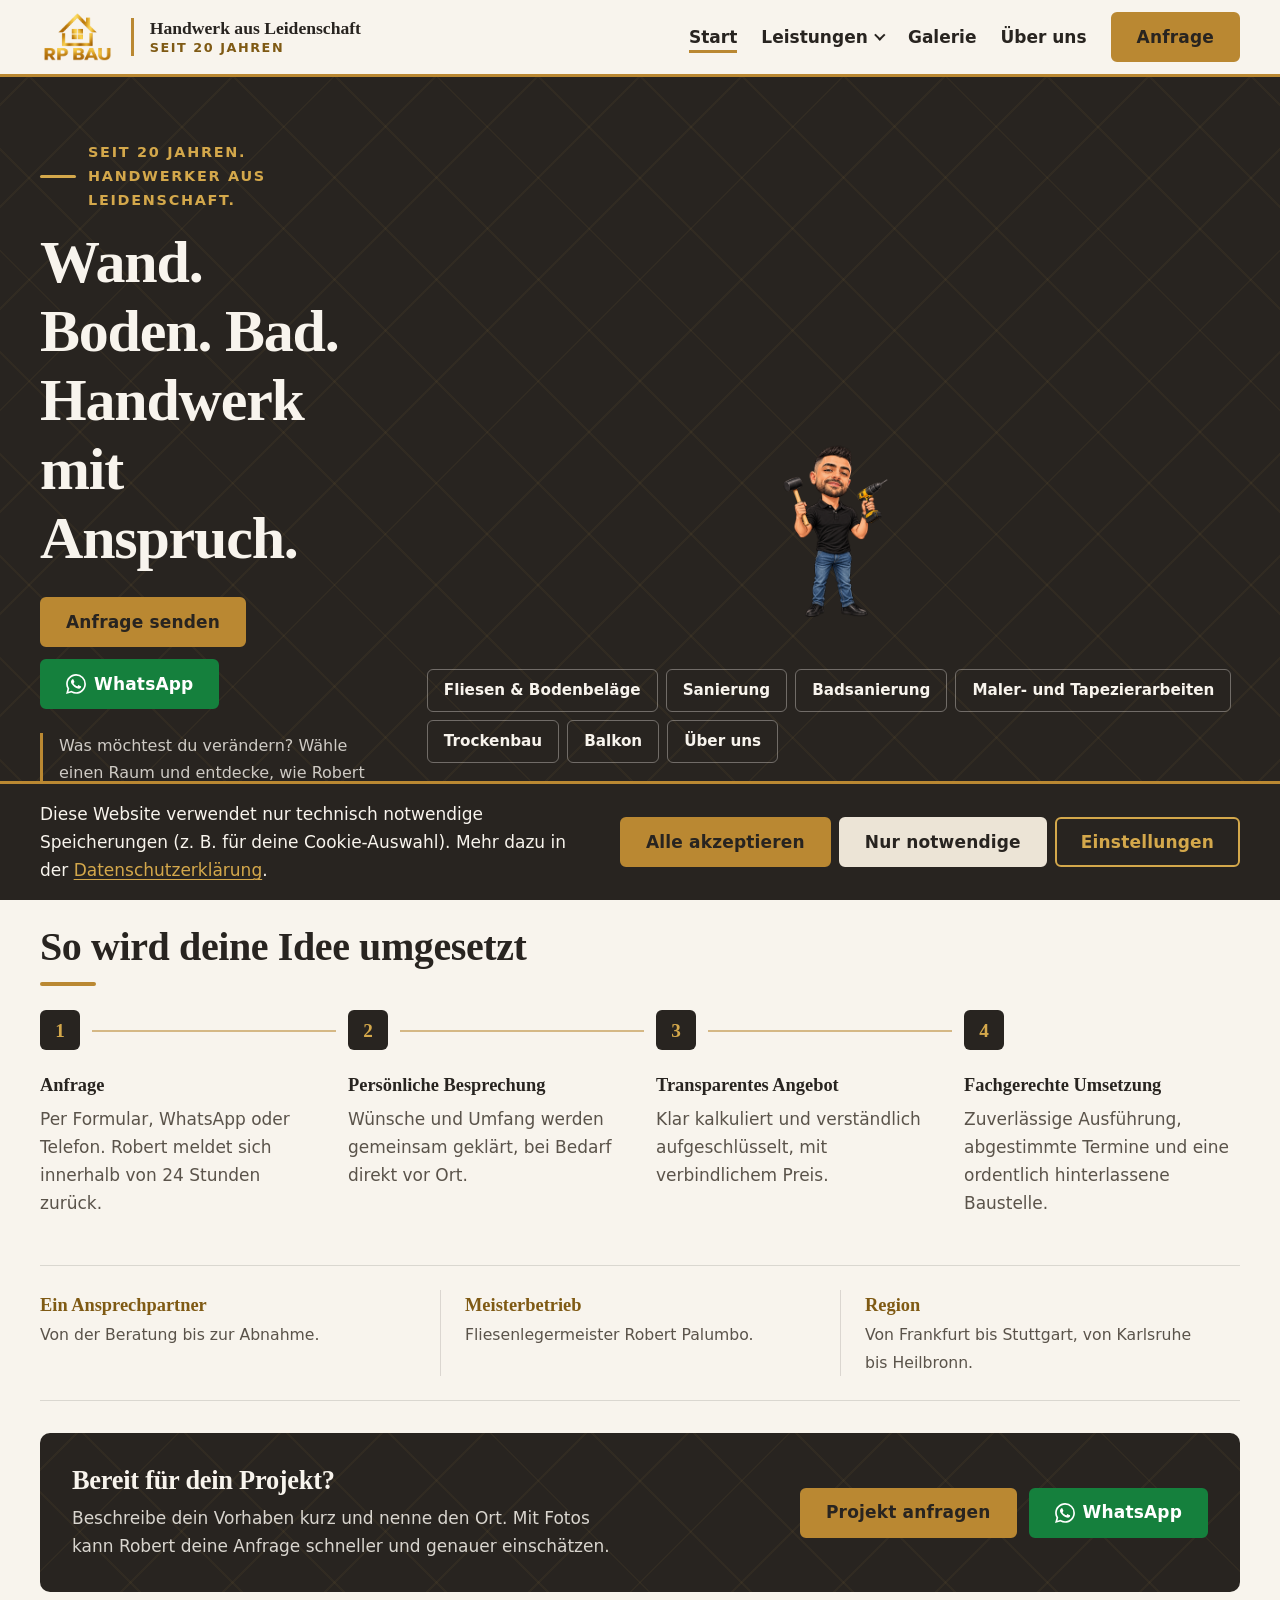
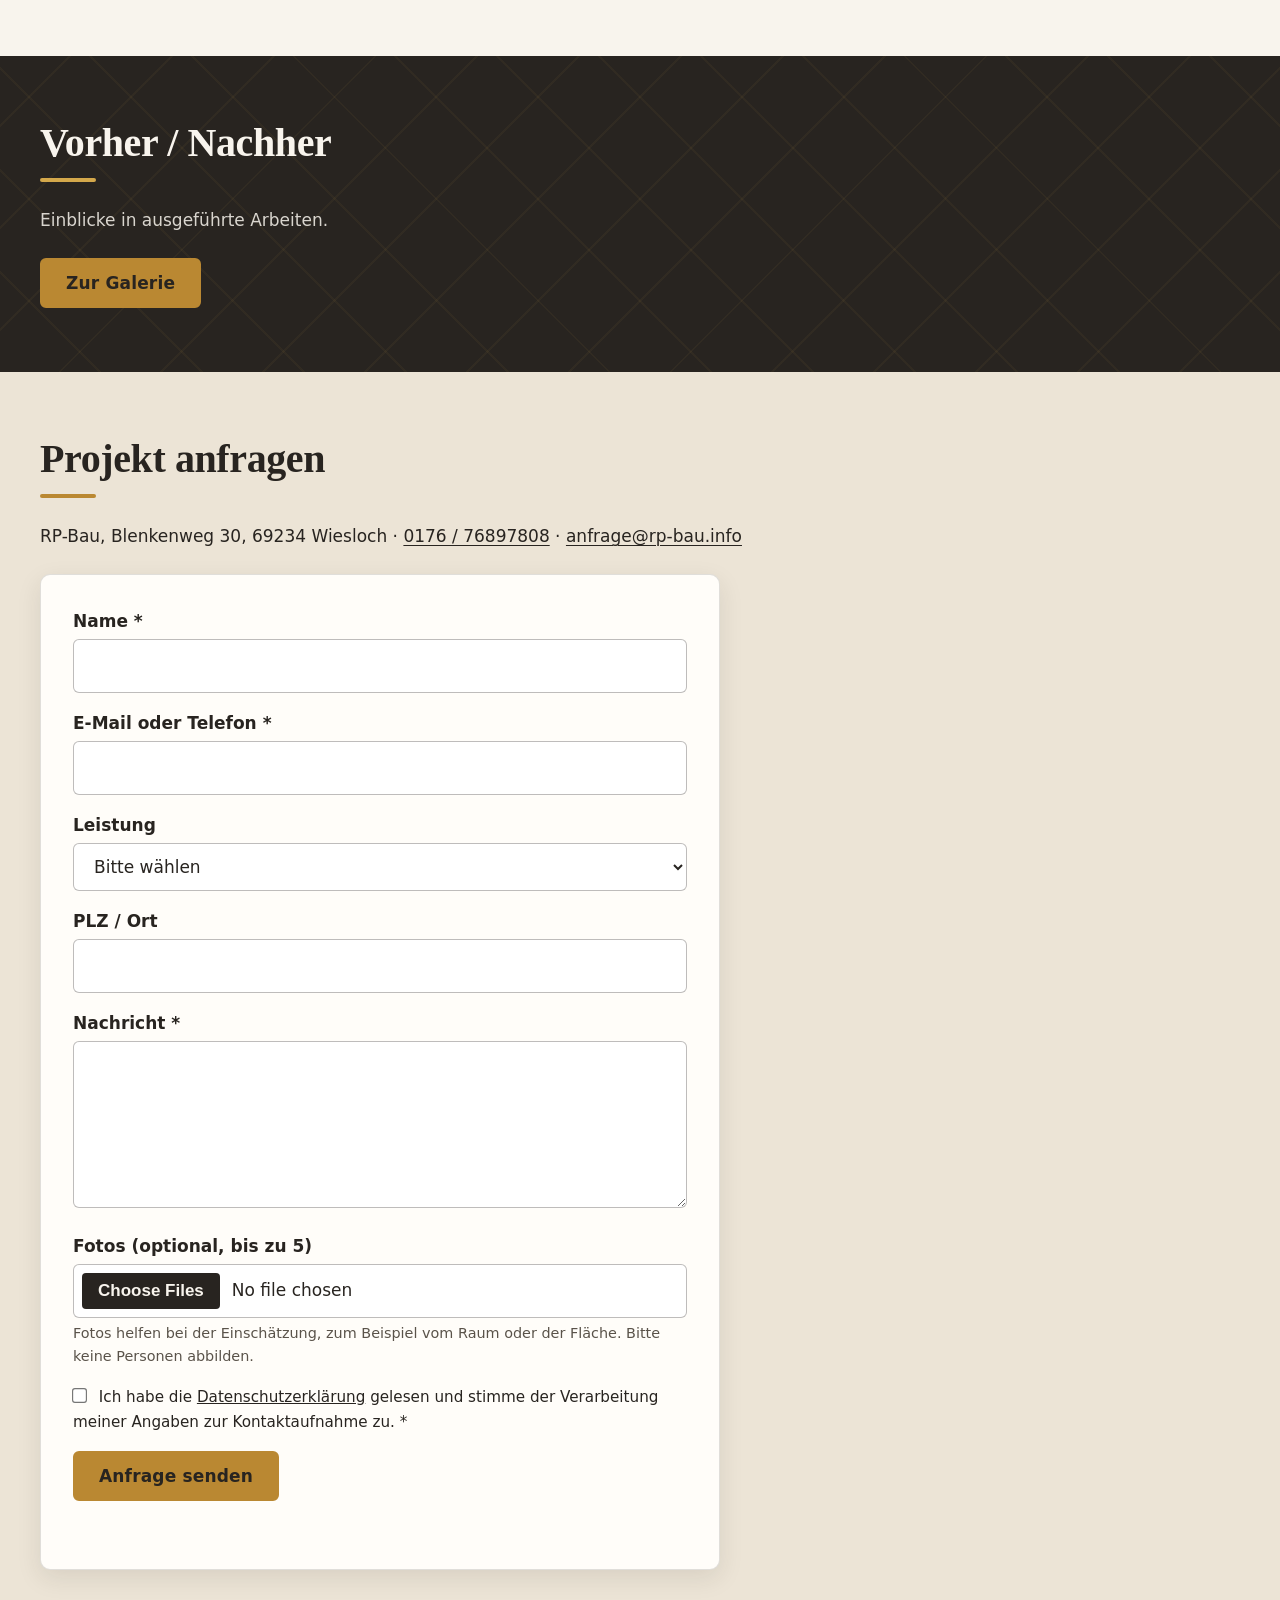
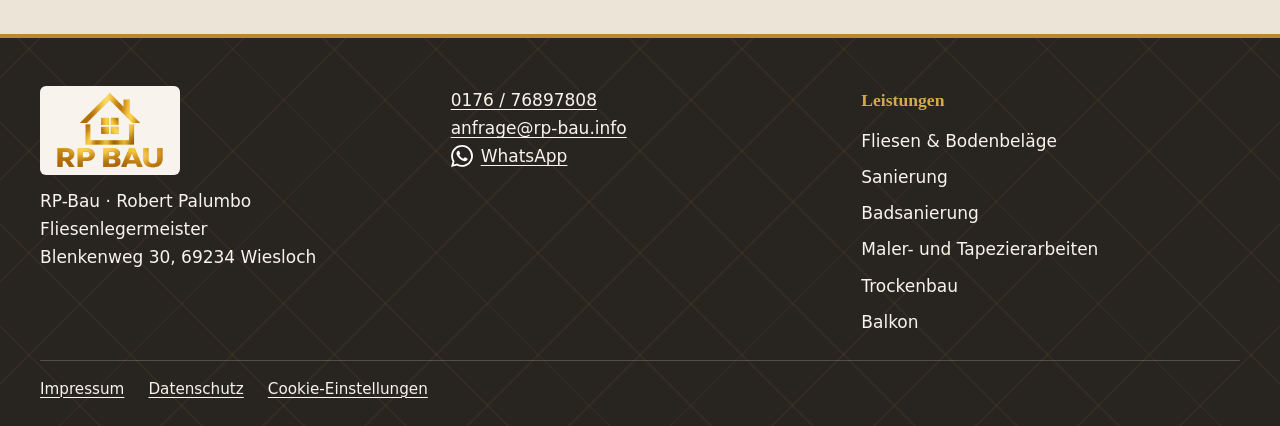
==== commit ccfaf66b: "Update website content, assets, and gallery scripts" ====
--- a/index.html
+++ b/index.html
@@ -3,10 +3,10 @@
 <head>
   <meta charset="utf-8">
   <meta name="viewport" content="width=device-width, initial-scale=1">
-  <title>RP-Bau | Fliesen, Sanierung & Badsanierung in Wiesloch</title>
-  <meta name="description" content="RP-Bau in Wiesloch: Fliesenlegen, Sanierung, Badsanierung, Maler- und Tapezierarbeiten, Trockenbau und Balkon. Seit 20 Jahren. Einzugsgebiet 100 km. Anfrage per Formular oder WhatsApp.">
+  <title>RP-Bau | Fliesen, Bodenbeläge &amp; Sanierung in Wiesloch</title>
+  <meta name="description" content="RP-Bau in Wiesloch: Fliesen, Laminat, Sanierung, Badsanierung, Maler- und Tapezierarbeiten, Trockenbau und Balkon. Seit 20 Jahren. Einzugsgebiet 100 km. Anfrage per Formular oder WhatsApp.">
   <meta property="og:title" content="RP-Bau | Handwerker des Vertrauens in Wiesloch">
-  <meta property="og:description" content="Fliesen, Sanierung, Bad, Malerarbeiten, Trockenbau und Balkon aus Wiesloch. Seit 20 Jahren.">
+  <meta property="og:description" content="Fliesen, Bodenbeläge, Sanierung, Bad, Malerarbeiten, Trockenbau und Balkon aus Wiesloch. Seit 20 Jahren.">
   <meta property="og:type" content="website">
   <meta property="og:url" content="https://rp-bau.info/">
   <link rel="icon" href="/favicon.svg" type="image/svg+xml">
@@ -21,7 +21,7 @@
     "@context": "https://schema.org",
     "@type": "HomeAndConstructionBusiness",
     "name": "RP-Bau",
-    "description": "Fliesenlegen, Sanierung, Badsanierung, Maler- und Tapezierarbeiten, Trockenbau, Balkon",
+    "description": "Fliesen & Bodenbeläge (Wand- und Bodenfliesen, Laminat), Sanierung, Badsanierung, Maler- und Tapezierarbeiten, Trockenbau, Balkon",
     "telephone": "+4917676897808",
     "email": "anfrage@rp-bau.info",
     "url": "https://rp-bau.info/",
@@ -49,10 +49,20 @@
       <nav id="site-nav" class="site-nav" aria-label="Hauptnavigation">
         <ul>
           <li><a href="/index.html">Start</a></li>
-          <li><a href="/leistungen/fliesenlegen.html">Leistungen</a></li>
+          <li class="has-submenu">
+            <button class="submenu-toggle" type="button" aria-expanded="false" aria-controls="submenu-leistungen">Leistungen</button>
+            <ul id="submenu-leistungen" class="submenu">
+              <li><a href="/leistungen/fliesenlegen.html">Fliesen &amp; Bodenbeläge</a></li>
+              <li><a href="/leistungen/sanierung.html">Sanierung</a></li>
+              <li><a href="/leistungen/badsanierung.html">Badsanierung</a></li>
+              <li><a href="/leistungen/maler-tapezierarbeiten.html">Maler- und Tapezierarbeiten</a></li>
+              <li><a href="/leistungen/trockenbau.html">Trockenbau</a></li>
+              <li><a href="/leistungen/balkon.html">Balkon</a></li>
+            </ul>
+          </li>
           <li><a href="/galerie.html">Galerie</a></li>
           <li><a href="/ueber-uns.html">Über uns</a></li>
-          <li><a href="#kontakt" class="btn btn--primary">Anfrage</a></li>
+          <li><a href="/index.html#kontakt" class="btn btn--primary">Anfrage</a></li>
         </ul>
       </nav>
     </div>
@@ -75,7 +85,7 @@
           <div class="hero-house" data-hero-house>
             <picture>
               <source media="(min-width: 768px)" srcset="/images/hero/hero-haus-desktop.jpg" width="2576" height="1438">
-              <img src="/images/hero/hero-haus-mobile.jpg" alt="Haus im Querschnitt mit den Gewerken von RP-Bau: Trockenbau, Badsanierung, Maler- und Tapezierarbeiten, Fliesenlegen, Sanierung und Balkon" width="1438" height="2576" fetchpriority="high" decoding="async">
+              <img src="/images/hero/hero-haus-mobile.jpg" alt="Haus im Querschnitt mit den Gewerken von RP-Bau: Trockenbau, Badsanierung, Maler- und Tapezierarbeiten, Fliesen &amp; Bodenbeläge, Sanierung und Balkon" width="1438" height="2576" fetchpriority="high" decoding="async">
             </picture>
             <a class="hero-house__owner" href="/ueber-uns.html" data-hero-owner aria-label="Über uns: Robert Palumbo, Inhaber">
               <img src="/images/hero/inhaber.png" alt="Robert Palumbo, Inhaber von RP-Bau (Karikatur)" width="429" height="1083">
@@ -84,7 +94,7 @@
           </div>
 
           <ul class="hero-chips" aria-label="Leistungen von RP-Bau">
-            <li><a href="/leistungen/fliesenlegen.html" data-hero-chip="fliesenlegen">Fliesenlegen</a></li>
+            <li><a href="/leistungen/fliesenlegen.html" data-hero-chip="fliesenlegen">Fliesen &amp; Bodenbeläge</a></li>
             <li><a href="/leistungen/sanierung.html" data-hero-chip="sanierung">Sanierung</a></li>
             <li><a href="/leistungen/badsanierung.html" data-hero-chip="badsanierung">Badsanierung</a></li>
             <li><a href="/leistungen/maler-tapezierarbeiten.html" data-hero-chip="maler">Maler- und Tapezierarbeiten</a></li>
@@ -151,7 +161,7 @@
             <label for="service">Leistung</label>
             <select id="service" name="service">
               <option value="">Bitte wählen</option>
-              <option>Fliesenlegen</option>
+              <option>Fliesen &amp; Bodenbeläge</option>
               <option>Sanierung</option>
               <option>Badsanierung</option>
               <option>Maler- und Tapezierarbeiten</option>
@@ -196,7 +206,7 @@
         </div>
         <div>
           <p class="site-footer__title">Leistungen</p>
-          <ul class="site-footer__links"><li><a href="/leistungen/fliesenlegen.html">Fliesenlegen</a></li><li><a href="/leistungen/sanierung.html">Sanierung</a></li><li><a href="/leistungen/badsanierung.html">Badsanierung</a></li><li><a href="/leistungen/maler-tapezierarbeiten.html">Maler- und Tapezierarbeiten</a></li><li><a href="/leistungen/trockenbau.html">Trockenbau</a></li><li><a href="/leistungen/balkon.html">Balkon</a></li></ul>
+          <ul class="site-footer__links"><li><a href="/leistungen/fliesenlegen.html">Fliesen &amp; Bodenbeläge</a></li><li><a href="/leistungen/sanierung.html">Sanierung</a></li><li><a href="/leistungen/badsanierung.html">Badsanierung</a></li><li><a href="/leistungen/maler-tapezierarbeiten.html">Maler- und Tapezierarbeiten</a></li><li><a href="/leistungen/trockenbau.html">Trockenbau</a></li><li><a href="/leistungen/balkon.html">Balkon</a></li></ul>
         </div>
       </div>
       <ul class="site-footer__legal">
--- a/css/components.css
+++ b/css/components.css
@@ -308,6 +308,82 @@
 .nav-toggle:hover {
   background: var(--color-primary);
   color: var(--color-background);
+}
+
+/* Dropdown "Leistungen" */
+.site-nav .has-submenu {
+  position: relative;
+}
+
+.submenu-toggle {
+  display: inline-flex;
+  align-items: center;
+  padding: var(--space-1) 0;
+  border: 0;
+  background: none;
+  color: inherit;
+  font: inherit;
+  font-weight: 600;
+  cursor: pointer;
+}
+
+.submenu-toggle::after {
+  content: '';
+  display: inline-block;
+  width: 0.45em;
+  height: 0.45em;
+  margin-left: 0.5em;
+  border-right: 2px solid currentColor;
+  border-bottom: 2px solid currentColor;
+  transform: translateY(-2px) rotate(45deg);
+  transition: transform 0.2s;
+}
+
+.submenu-toggle[aria-expanded="true"]::after {
+  transform: translateY(1px) rotate(-135deg);
+}
+
+.submenu-toggle[aria-current] {
+  box-shadow: inset 0 -3px 0 var(--color-accent);
+}
+
+.site-nav .submenu {
+  display: none;
+  flex-direction: column;
+  align-items: stretch;
+  gap: 0;
+  position: absolute;
+  top: 100%;
+  left: -1rem;
+  min-width: 280px;
+  padding: var(--space-2);
+  background: var(--color-background);
+  border-top: 3px solid var(--color-accent);
+  border-radius: 0 0 var(--radius-md) var(--radius-md);
+  box-shadow: var(--shadow-md);
+  z-index: 60;
+}
+
+.site-nav .has-submenu.is-open > .submenu {
+  display: flex;
+}
+
+.site-nav .submenu a {
+  display: block;
+  padding: 0.6rem var(--space-4);
+  border-radius: var(--radius-sm);
+  text-decoration: none;
+  font-weight: 600;
+  transition: background 0.2s;
+}
+
+.site-nav .submenu a::after {
+  display: none;
+}
+
+.site-nav .submenu a:hover,
+.site-nav .submenu a[aria-current="page"] {
+  background: var(--color-surface);
 }
 
 /* Footer */
@@ -737,6 +813,23 @@
     text-align: center;
   }
 
+  .submenu-toggle {
+    width: 100%;
+    justify-content: space-between;
+  }
+
+  .site-nav .submenu {
+    position: static;
+    min-width: 0;
+    margin-top: var(--space-2);
+    padding: 0 0 0 var(--space-4);
+    border-top: 0;
+    border-left: 3px solid var(--color-accent);
+    border-radius: 0;
+    box-shadow: none;
+    background: transparent;
+  }
+
   .sticky-cta {
     display: flex;
   }
--- a/css/pages.css
+++ b/css/pages.css
@@ -618,3 +618,171 @@
 .gallery-section {
   margin-bottom: var(--space-8);
 }
+
+/* Handyfotos im Hochformat (9:16) */
+.gallery-section .compare--portrait {
+  aspect-ratio: 9 / 16;
+  width: min(100%, 420px, calc(85vh * 9 / 16));
+}
+
+.gallery-section .compare + .compare {
+  margin-top: var(--space-5);
+}
+
+.gallery-subtitle {
+  margin: var(--space-6) 0 var(--space-4);
+  font-size: 1.25rem;
+}
+
+/* Nachher-Bilder: Raster mit gemischten Formaten, Bilder werden nicht beschnitten */
+.gallery-grid {
+  list-style: none;
+  padding: 0;
+  column-count: 2;
+  column-gap: var(--space-3);
+}
+
+@media (min-width: 768px) {
+  .gallery-grid {
+    column-count: 3;
+  }
+}
+
+@media (min-width: 1100px) {
+  .gallery-grid {
+    column-count: 4;
+  }
+}
+
+.gallery-grid__item {
+  break-inside: avoid;
+  margin-bottom: var(--space-3);
+}
+
+.gallery-grid__item[hidden] {
+  display: none;
+}
+
+.gallery-grid__button {
+  display: block;
+  width: 100%;
+  padding: 0;
+  border: 0;
+  border-radius: var(--radius-md);
+  overflow: hidden;
+  background: var(--color-surface);
+  cursor: zoom-in;
+  box-shadow: var(--shadow-sm);
+  transition: box-shadow 0.2s, transform 0.2s;
+}
+
+.gallery-grid__button:hover {
+  box-shadow: var(--shadow-md);
+  transform: translateY(-2px);
+}
+
+.gallery-grid__button img {
+  width: 100%;
+  height: auto;
+}
+
+.gallery-more {
+  margin-top: var(--space-4);
+}
+
+/* Lightbox */
+.lightbox {
+  width: 100vw;
+  height: 100vh;
+  max-width: none;
+  max-height: none;
+  margin: 0;
+  padding: var(--space-4);
+  border: 0;
+  background: rgba(40, 36, 32, 0.94);
+  color: var(--color-background);
+}
+
+.lightbox[open] {
+  display: grid;
+  grid-template-columns: auto 1fr auto;
+  align-items: center;
+  gap: var(--space-3);
+}
+
+.lightbox::backdrop {
+  background: rgba(40, 36, 32, 0.94);
+}
+
+.lightbox__figure {
+  display: grid;
+  justify-items: center;
+  gap: var(--space-2);
+  min-width: 0;
+}
+
+.lightbox__img {
+  max-width: 100%;
+  max-height: calc(100vh - 6rem);
+  width: auto;
+  height: auto;
+  object-fit: contain;
+  border-radius: var(--radius-sm);
+}
+
+.lightbox__caption {
+  font-size: 0.9rem;
+  color: rgba(248, 244, 237, 0.75);
+}
+
+.lightbox__close,
+.lightbox__nav {
+  border: 0;
+  border-radius: 50%;
+  background: rgba(248, 244, 237, 0.14);
+  color: var(--color-background);
+  font-size: 2rem;
+  line-height: 1;
+  cursor: pointer;
+  transition: background 0.2s;
+}
+
+.lightbox__close:hover,
+.lightbox__nav:hover {
+  background: var(--color-accent);
+  color: var(--color-primary);
+}
+
+.lightbox__close {
+  position: absolute;
+  top: var(--space-3);
+  right: var(--space-3);
+  width: 3rem;
+  height: 3rem;
+  z-index: 2;
+}
+
+.lightbox__nav {
+  width: 3rem;
+  height: 3rem;
+}
+
+@media (max-width: 600px) {
+  .lightbox[open] {
+    grid-template-columns: 1fr;
+  }
+
+  .lightbox__nav {
+    position: absolute;
+    bottom: var(--space-4);
+    z-index: 2;
+  }
+
+  .lightbox__nav--prev {
+    left: var(--space-4);
+  }
+
+  .lightbox__nav--next {
+    right: var(--space-4);
+  }
+}
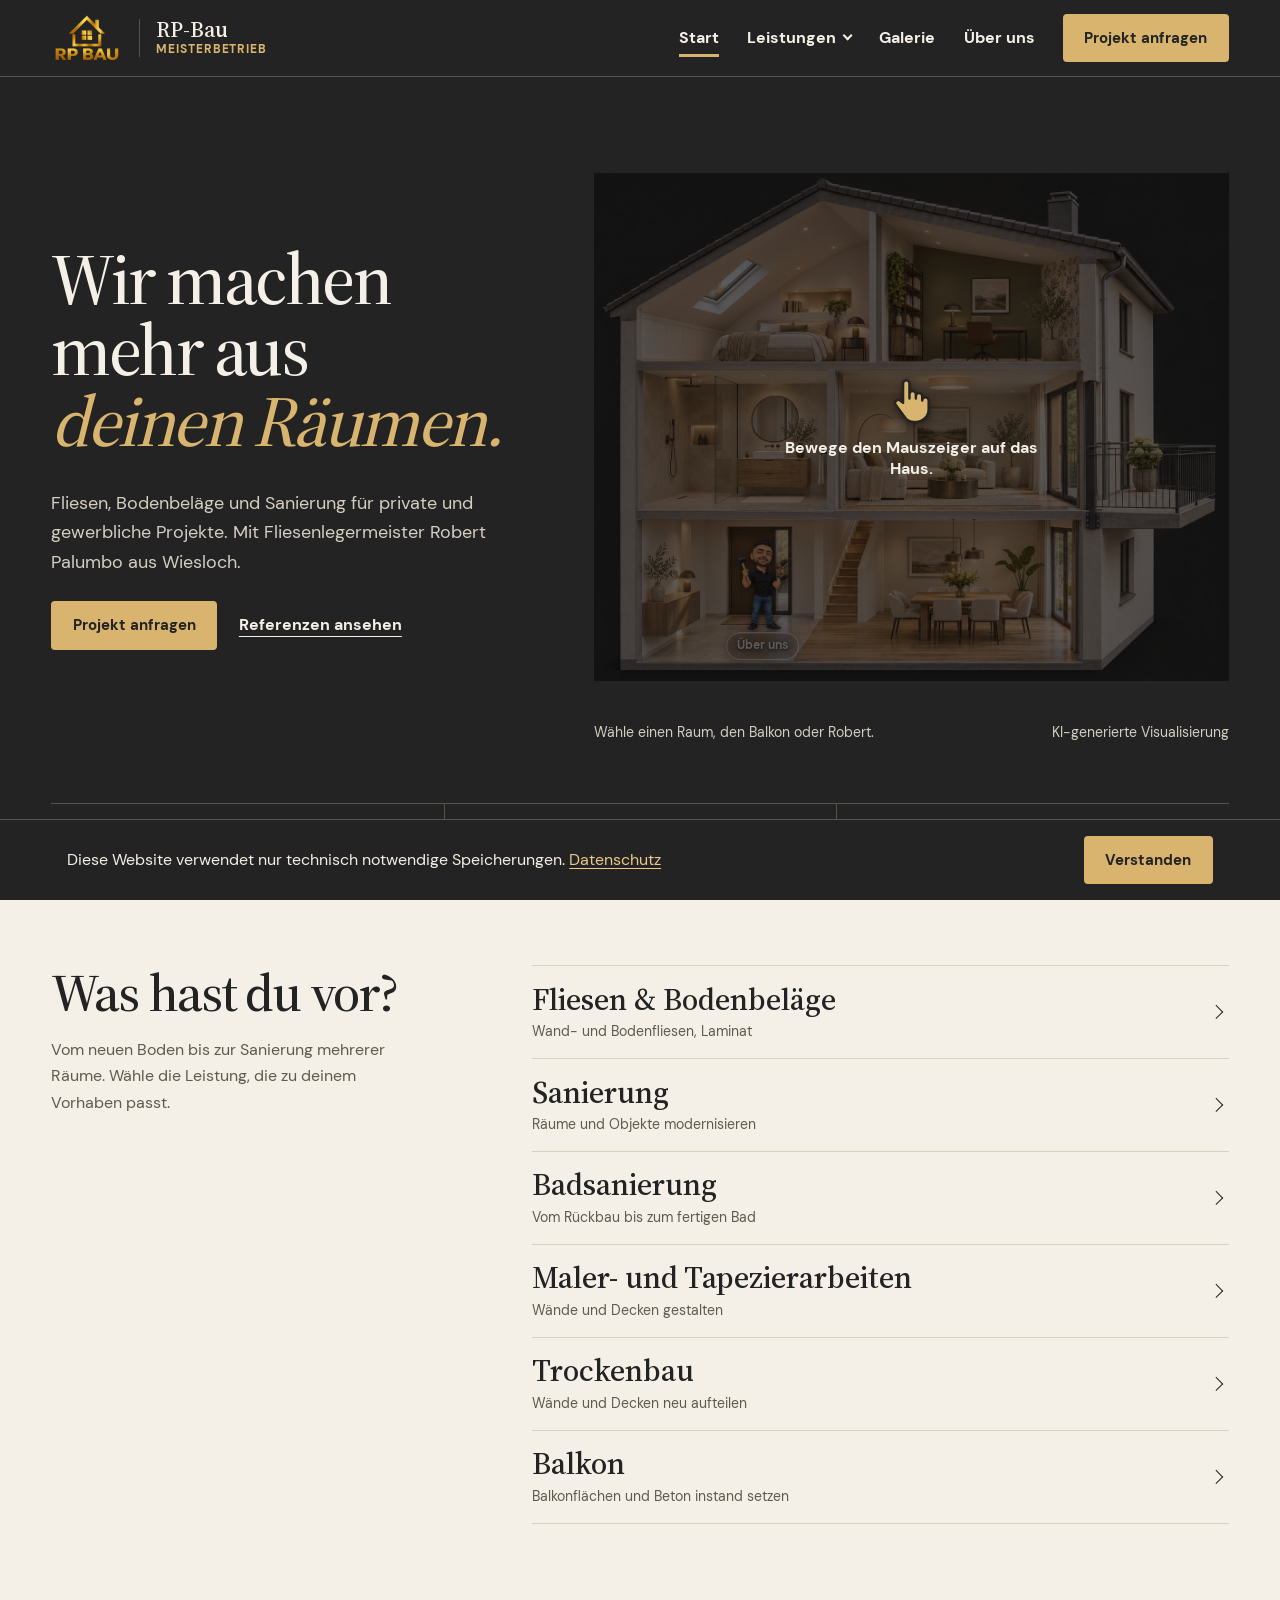
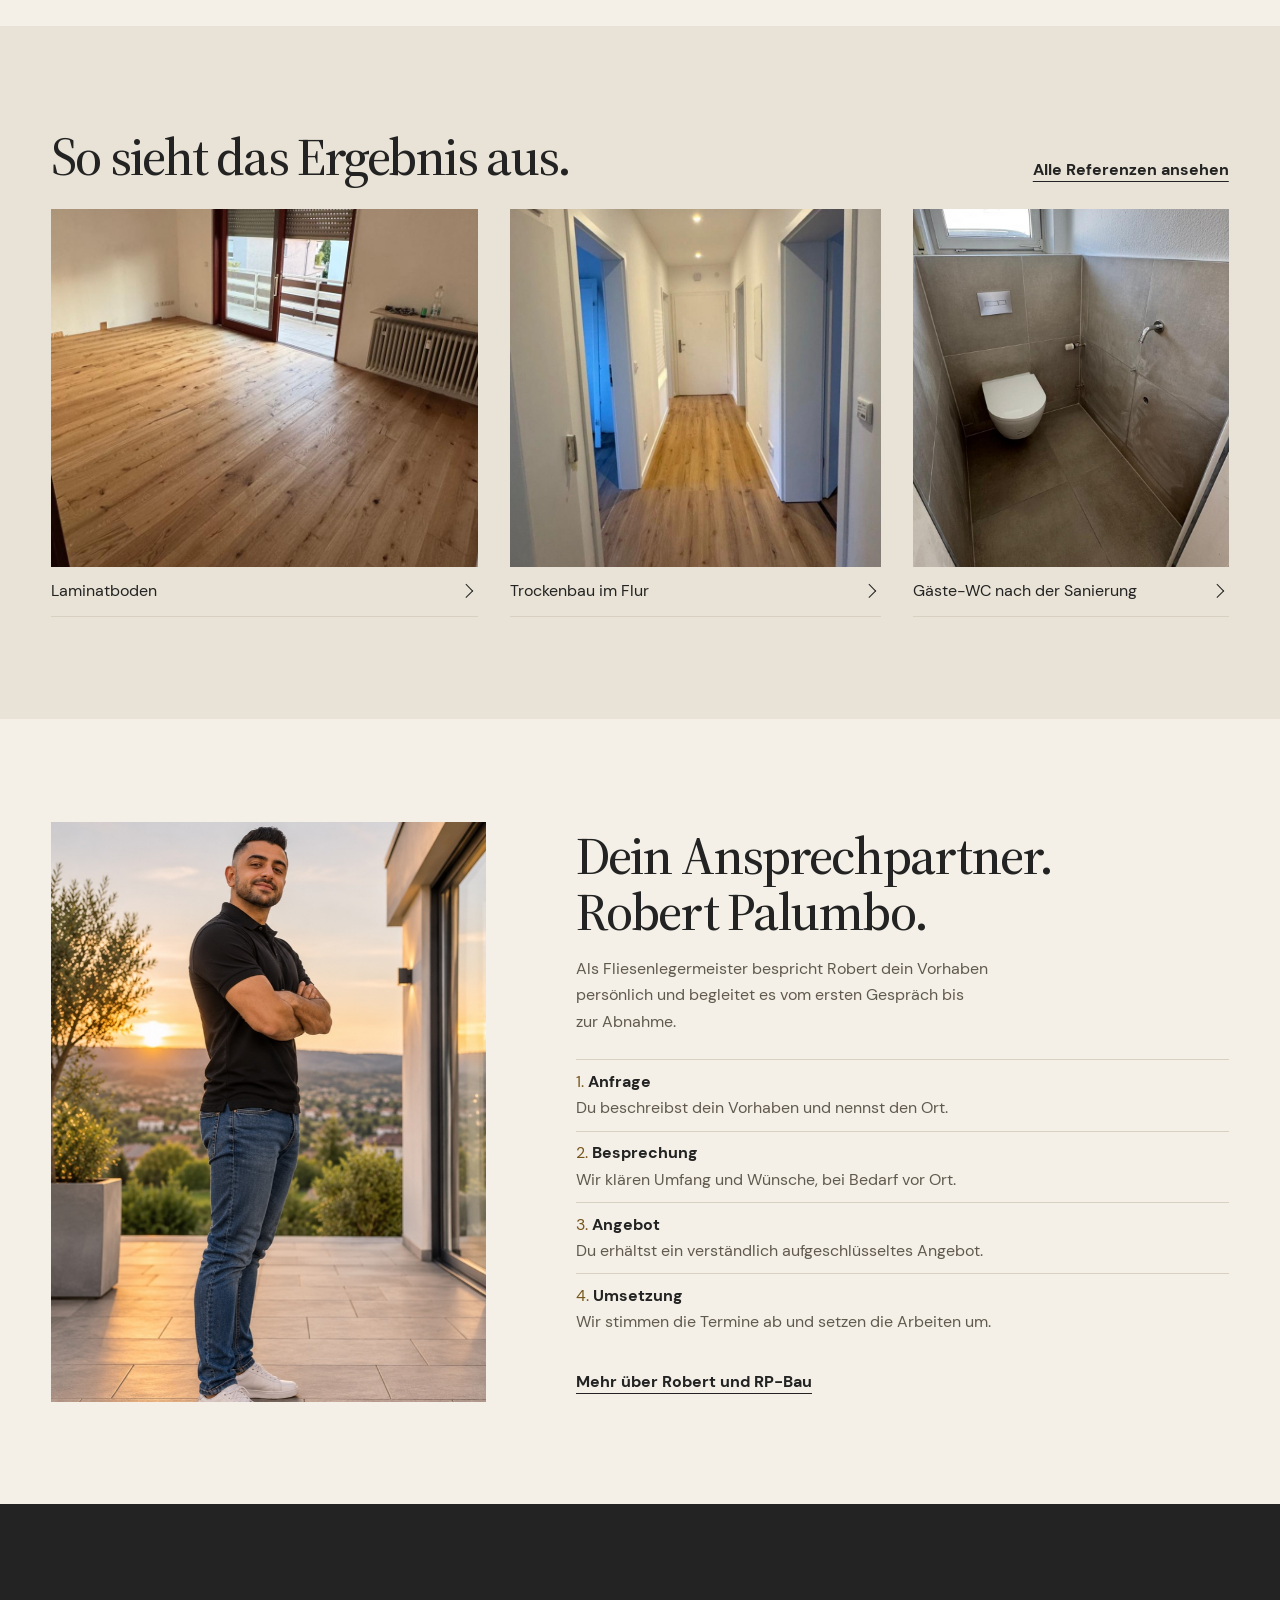
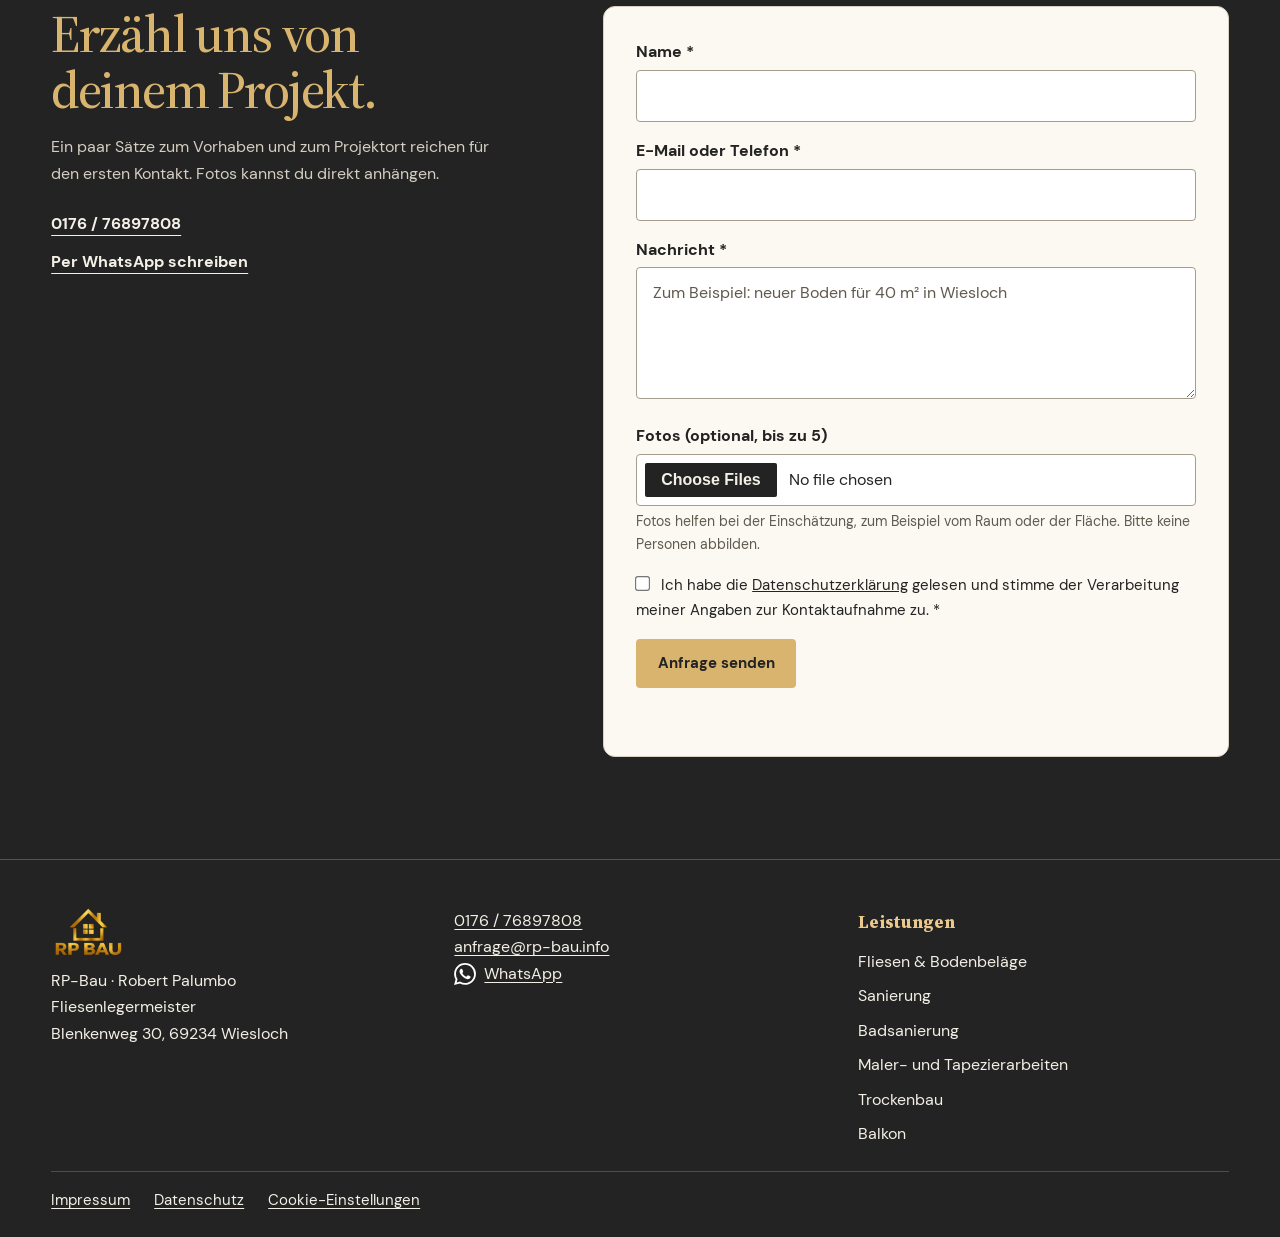
==== commit 9c8ad01e: "Redesign RP-Bau website and add interactive house" ====
--- a/index.html
+++ b/index.html
@@ -10,12 +10,11 @@
   <meta property="og:type" content="website">
   <meta property="og:url" content="https://rp-bau.info/">
   <link rel="icon" href="/favicon.svg" type="image/svg+xml">
-  <link rel="icon" href="/favicon.ico" sizes="48x48">
-  <link rel="apple-touch-icon" href="/apple-touch-icon.png">
   <link rel="stylesheet" href="/css/tokens.css">
   <link rel="stylesheet" href="/css/base.css">
   <link rel="stylesheet" href="/css/components.css">
   <link rel="stylesheet" href="/css/pages.css">
+  <link rel="stylesheet" href="/css/design.css?v=6">
   <script type="application/ld+json">
   {
     "@context": "https://schema.org",
@@ -42,9 +41,9 @@
   <header class="site-header">
     <div class="container site-header__inner">
       <a class="site-logo" href="/index.html" aria-label="RP-Bau Startseite">
-        <img src="/images/logo/logo.png" alt="RP-Bau Logo" width="180" height="48">
+        <img src="/images/logo/logo-web.png" alt="RP-Bau Logo" width="180" height="48">
       </a>
-      <p class="site-slogan"><strong>Handwerk aus Leidenschaft</strong><span>Seit 20 Jahren</span></p>
+      <p class="site-slogan"><strong>RP-Bau</strong><span>Meisterbetrieb</span></p>
       <button class="nav-toggle" type="button" aria-expanded="false" aria-controls="site-nav">Menü</button>
       <nav id="site-nav" class="site-nav" aria-label="Hauptnavigation">
         <ul>
@@ -62,121 +61,196 @@
           </li>
           <li><a href="/galerie.html">Galerie</a></li>
           <li><a href="/ueber-uns.html">Über uns</a></li>
-          <li><a href="/index.html#kontakt" class="btn btn--primary">Anfrage</a></li>
+          <li><a href="/index.html#kontakt" class="btn btn--primary">Projekt anfragen</a></li>
         </ul>
       </nav>
     </div>
   </header>
 
   <main id="main">
-    <section class="hero">
-      <div class="container hero__inner">
-        <div class="hero__text">
-          <p class="hero__claim">Seit 20 Jahren. Handwerker aus Leidenschaft.</p>
-          <h1>Wand. Boden. Bad. Handwerk mit Anspruch.</h1>
-          <div class="hero__actions">
-            <a href="#kontakt" class="btn btn--primary">Anfrage senden</a>
-            <a href="https://wa.me/4917676897808?text=Guten%20Tag%2C%20ich%20m%C3%B6chte%20ein%20Projekt%20anfragen." class="btn--icon btn btn--whatsapp" data-wa-link><img src="/images/icons/whatsapp.svg" alt="" width="20" height="20" aria-hidden="true" loading="lazy" referrerpolicy="no-referrer"><span>WhatsApp</span></a>
-          </div>
-          <p class="hero__hint">Was möchtest du verändern? Wähle einen Raum und entdecke, wie Robert dich unterstützen kann.</p>
-        </div>
-
-        <div class="hero-house-wrap">
-          <div class="hero-house" data-hero-house>
-            <picture>
-              <source media="(min-width: 768px)" srcset="/images/hero/hero-haus-desktop.jpg" width="2576" height="1438">
-              <img src="/images/hero/hero-haus-mobile.jpg" alt="Haus im Querschnitt mit den Gewerken von RP-Bau: Trockenbau, Badsanierung, Maler- und Tapezierarbeiten, Fliesen &amp; Bodenbeläge, Sanierung und Balkon" width="1438" height="2576" fetchpriority="high" decoding="async">
-            </picture>
-            <a class="hero-house__owner" href="/ueber-uns.html" data-hero-owner aria-label="Über uns: Robert Palumbo, Inhaber">
-              <img src="/images/hero/inhaber.png" alt="Robert Palumbo, Inhaber von RP-Bau (Karikatur)" width="429" height="1083">
-            </a>
-            <span class="hero-house__label" data-hero-label aria-hidden="true"></span>
-          </div>
-
-          <ul class="hero-chips" aria-label="Leistungen von RP-Bau">
-            <li><a href="/leistungen/fliesenlegen.html" data-hero-chip="fliesenlegen">Fliesen &amp; Bodenbeläge</a></li>
-            <li><a href="/leistungen/sanierung.html" data-hero-chip="sanierung">Sanierung</a></li>
-            <li><a href="/leistungen/badsanierung.html" data-hero-chip="badsanierung">Badsanierung</a></li>
-            <li><a href="/leistungen/maler-tapezierarbeiten.html" data-hero-chip="maler">Maler- und Tapezierarbeiten</a></li>
-            <li><a href="/leistungen/trockenbau.html" data-hero-chip="trockenbau">Trockenbau</a></li>
-            <li><a href="/leistungen/balkon.html" data-hero-chip="balkon">Balkon</a></li>
-            <li><a href="/ueber-uns.html" data-hero-chip="owner">Über uns</a></li>
-          </ul>
-        </div>
-      </div>
-    </section>
-
-    <section class="section trust">
+    <section class="showcase" aria-labelledby="showcase-title">
+      <div class="showcase__layout container">
+        <div class="showcase__copy">
+          <h1 id="showcase-title">Wir machen mehr aus <em>deinen Räumen.</em></h1>
+          <p>Fliesen, Bodenbeläge und Sanierung für private und gewerbliche Projekte. Mit Fliesenlegermeister Robert Palumbo aus Wiesloch.</p>
+          <div class="showcase__actions">
+            <a href="#kontakt" class="btn btn--primary">Projekt anfragen</a>
+            <a href="/galerie.html" class="text-link">Referenzen ansehen</a>
+          </div>
+        </div>
+        <div class="showcase__project">
+          <figure>
+            <div class="hero-map">
+              <img class="hero-map__house" src="/images/hero/hausquerschnitt-fotorealistisch.jpg" alt="Hausquerschnitt mit ausgebautem Dachgeschoss, Bad, Wohnraum, Balkon und gefliestem Eingang" width="1402" height="1122" fetchpriority="high">
+              <button class="hero-map__hint" type="button" hidden>
+                <svg viewBox="0 0 24 24" aria-hidden="true" focusable="false">
+                  <path d="M8 13V4a1.5 1.5 0 0 1 3 0v7-2a1.5 1.5 0 0 1 3 0v2-1a1.5 1.5 0 0 1 3 0v2a1.5 1.5 0 0 1 3 0v4a6 6 0 0 1-6 6h-1a5 5 0 0 1-4-2l-4.5-6a1.5 1.5 0 0 1 2.3-1.9L8 13Z"/>
+                </svg>
+                <span class="hero-map__hint-mouse">Bewege den Mauszeiger auf das Haus.</span>
+                <span class="hero-map__hint-touch">Tippe auf das Haus, um die Gewerke zu entdecken.</span>
+              </button>
+              <svg class="hero-map__zones" viewBox="0 0 1402 1122" aria-label="Leistungen im Haus entdecken">
+                <a href="/leistungen/trockenbau.html" aria-label="Trockenbau">
+                  <path class="hero-map__zone" d="M95 297 499 61 606 84 606 416 95 416Z"/>
+                  <g class="hero-map__callout" aria-hidden="true">
+                    <path d="M343 300 154 86 154 -28H358"/>
+                    <text x="256" y="-40" text-anchor="middle">Trockenbau</text>
+                  </g>
+                </a>
+                <a href="/leistungen/maler-tapezierarbeiten.html" aria-label="Maler- und Tapezierarbeiten">
+                  <path class="hero-map__zone" d="M637 90 1069 183 1069 416 637 416Z"/>
+                  <g class="hero-map__callout" aria-hidden="true">
+                    <path d="M850 303 1048 117 1048 -28H618"/>
+                    <text x="833" y="-40" text-anchor="middle">Maler- und Tapezierarbeiten</text>
+                  </g>
+                </a>
+                <a href="/leistungen/badsanierung.html" aria-label="Badsanierung">
+                  <path class="hero-map__zone" d="M108 438H514V744H108Z"/>
+                  <g class="hero-map__callout" aria-hidden="true">
+                    <path d="M309 596 24 693 24 1162H249"/>
+                    <text x="136" y="1150" text-anchor="middle">Badsanierung</text>
+                  </g>
+                </a>
+                <a href="/leistungen/sanierung.html" aria-label="Sanierung">
+                  <path class="hero-map__zone" d="M541 438H1078V744H541Z"/>
+                  <g class="hero-map__callout" aria-hidden="true">
+                    <path d="M800 595 1006 779 1006 1162H1210"/>
+                    <text x="1108" y="1150" text-anchor="middle">Sanierung</text>
+                  </g>
+                </a>
+                <a href="/leistungen/balkon.html" aria-label="Balkon">
+                  <path class="hero-map__zone" d="M1092 598H1372V725L1293 782H1092Z"/>
+                  <g class="hero-map__callout" aria-hidden="true">
+                    <path d="M1230 680 1281 837 1281 902H1383"/>
+                    <text x="1332" y="890" text-anchor="middle">Balkon</text>
+                  </g>
+                </a>
+                <a href="/leistungen/fliesenlegen.html" aria-label="Fliesen &amp; Bodenbeläge">
+                  <path class="hero-map__zone" d="M105 768H1073V1080H105Z"/>
+                  <g class="hero-map__callout" aria-hidden="true">
+                    <path d="M756 952 652 1162H299"/>
+                    <text x="475" y="1150" text-anchor="middle">Fliesen &amp; Bodenbeläge</text>
+                  </g>
+                </a>
+              </svg>
+              <div class="hero-map__mobile-labels" aria-hidden="true">
+                <span class="hero-map__glass" style="--zone-x:24.47%; --zone-y:26.74%">Trockenbau</span>
+                <span class="hero-map__glass" style="--zone-x:60.63%; --zone-y:27.01%">Maler &amp; Tapete</span>
+                <span class="hero-map__glass" style="--zone-x:22.04%; --zone-y:53.12%">Bad</span>
+                <span class="hero-map__glass" style="--zone-x:57.06%; --zone-y:53.03%">Sanierung</span>
+                <span class="hero-map__glass" style="--zone-x:87.73%; --zone-y:60.61%">Balkon</span>
+                <span class="hero-map__glass" style="--zone-x:53.92%; --zone-y:84.85%">Fliesen &amp; Boden</span>
+              </div>
+              <a class="hero-map__owner" href="/ueber-uns.html" aria-label="Über uns – Robert Palumbo kennenlernen">
+                <img src="/images/hero/inhaber-hero.png" alt="" width="267" height="400">
+                <span class="hero-map__glass" aria-hidden="true">Über uns</span>
+              </a>
+            </div>
+            <figcaption class="showcase__caption">
+              <span>Wähle einen Raum, den Balkon oder Robert.</span>
+              <span>KI-generierte Visualisierung</span>
+            </figcaption>
+          </figure>
+          <nav class="hero-map__links" aria-label="Leistungen und Inhaber">
+            <ul>
+              <li><a href="/leistungen/trockenbau.html">Trockenbau</a></li>
+              <li><a href="/leistungen/maler-tapezierarbeiten.html">Maler- und Tapezierarbeiten</a></li>
+              <li><a href="/leistungen/badsanierung.html">Badsanierung</a></li>
+              <li><a href="/leistungen/sanierung.html">Sanierung</a></li>
+              <li><a href="/leistungen/balkon.html">Balkon</a></li>
+              <li><a href="/leistungen/fliesenlegen.html">Fliesen &amp; Bodenbeläge</a></li>
+              <li><a href="/ueber-uns.html">Über uns</a></li>
+            </ul>
+          </nav>
+        </div>
+      </div>
       <div class="container">
-        <h2>So wird deine Idee umgesetzt</h2>
-        <ol class="steps steps--row">
-          <li><strong>Anfrage</strong><span>Per Formular, WhatsApp oder Telefon. Robert meldet sich innerhalb von 24 Stunden zurück.</span></li>
-          <li><strong>Persönliche Besprechung</strong><span>Wünsche und Umfang werden gemeinsam geklärt, bei Bedarf direkt vor Ort.</span></li>
-          <li><strong>Transparentes Angebot</strong><span>Klar kalkuliert und verständlich aufgeschlüsselt, mit verbindlichem Preis.</span></li>
-          <li><strong>Fachgerechte Umsetzung</strong><span>Zuverlässige Ausführung, abgestimmte Termine und eine ordentlich hinterlassene Baustelle.</span></li>
-        </ol>
-
-        <ul class="trust-strip">
-          <li><strong>Ein Ansprechpartner</strong><span>Von der Beratung bis zur Abnahme.</span></li>
-          <li><strong>Meisterbetrieb</strong><span>Fliesenlegermeister Robert Palumbo.</span></li>
-          <li><strong>Region</strong><span>Von Frankfurt bis Stuttgart, von Karlsruhe bis Heilbronn.</span></li>
+        <ul class="showcase__facts" aria-label="RP-Bau auf einen Blick">
+          <li>Meisterbetrieb in Wiesloch</li>
+          <li>20 Jahre Handwerkserfahrung</li>
+          <li>Ein Ansprechpartner bis zur Abnahme</li>
         </ul>
-
-        <div class="cta-band">
-          <div>
-            <h3>Bereit für dein Projekt?</h3>
-            <p>Beschreibe dein Vorhaben kurz und nenne den Ort. Mit Fotos kann Robert deine Anfrage schneller und genauer einschätzen.</p>
-          </div>
-          <div class="cta-actions">
-            <a href="#kontakt" class="btn btn--primary">Projekt anfragen</a>
-            <a href="https://wa.me/4917676897808?text=Guten%20Tag%2C%20ich%20m%C3%B6chte%20ein%20Projekt%20anfragen." class="btn--icon btn btn--whatsapp" data-wa-link><img src="/images/icons/whatsapp.svg" alt="" width="20" height="20" aria-hidden="true" loading="lazy" referrerpolicy="no-referrer"><span>WhatsApp</span></a>
-          </div>
-        </div>
-      </div>
-    </section>
-
-    <section class="section section--dark">
+      </div>
+    </section>
+
+    <section class="section work-index" id="leistungen">
+      <div class="container work-index__layout">
+        <div>
+          <h2>Was hast du vor?</h2>
+          <p>Vom neuen Boden bis zur Sanierung mehrerer Räume. Wähle die Leistung, die zu deinem Vorhaben passt.</p>
+        </div>
+        <ul class="work-index__list">
+          <li><a href="/leistungen/fliesenlegen.html"><strong>Fliesen &amp; Bodenbeläge</strong><span>Wand- und Bodenfliesen, Laminat</span></a></li>
+          <li><a href="/leistungen/sanierung.html"><strong>Sanierung</strong><span>Räume und Objekte modernisieren</span></a></li>
+          <li><a href="/leistungen/badsanierung.html"><strong>Badsanierung</strong><span>Vom Rückbau bis zum fertigen Bad</span></a></li>
+          <li><a href="/leistungen/maler-tapezierarbeiten.html"><strong>Maler- und Tapezierarbeiten</strong><span>Wände und Decken gestalten</span></a></li>
+          <li><a href="/leistungen/trockenbau.html"><strong>Trockenbau</strong><span>Wände und Decken neu aufteilen</span></a></li>
+          <li><a href="/leistungen/balkon.html"><strong>Balkon</strong><span>Balkonflächen und Beton instand setzen</span></a></li>
+        </ul>
+      </div>
+    </section>
+
+    <section class="section portfolio-strip">
       <div class="container">
-        <h2>Vorher / Nachher</h2>
-        <p>Einblicke in ausgeführte Arbeiten.</p>
-        <a href="/galerie.html" class="btn btn--primary">Zur Galerie</a>
-      </div>
-    </section>
-
-    <section class="section" id="kontakt">
-      <div class="container">
-        <h2>Projekt anfragen</h2>
-        <p>RP-Bau, Blenkenweg 30, 69234 Wiesloch · <a href="tel:017676897808">0176 / 76897808</a> · <a href="mailto:anfrage@rp-bau.info">anfrage@rp-bau.info</a></p>
-        <form id="contact-form" class="contact-form" novalidate>
+        <div class="portfolio-strip__heading">
+          <h2>So sieht das Ergebnis aus.</h2>
+          <a href="/galerie.html" class="text-link">Alle Referenzen ansehen</a>
+        </div>
+        <div class="portfolio-strip__projects">
+          <a href="/galerie.html#fliesenlegen">
+            <img src="/images/leistungen/fliesenlegen/galerie/Laminat.jpg" alt="Heller Laminatboden in einem Raum mit Balkontür" width="900" height="1600" loading="lazy">
+            <span>Laminatboden</span>
+          </a>
+          <a href="/galerie.html#trockenbau">
+            <img src="/images/leistungen/trockenbau/nachher-1.jpg" alt="Renovierter Flur mit weißen Wänden und Deckenspots" width="923" height="1600" loading="lazy">
+            <span>Trockenbau im Flur</span>
+          </a>
+          <a href="/galerie.html#badsanierung">
+            <img src="/images/leistungen/badsanierung/nachher-1.jpg" alt="Saniertes Gäste-WC mit grauen Fliesen und Wand-WC" width="900" height="1600" loading="lazy">
+            <span>Gäste-WC nach der Sanierung</span>
+          </a>
+        </div>
+      </div>
+    </section>
+
+    <section class="section owner-story">
+      <div class="container owner-story__layout">
+        <img src="/images/ueber-uns/robert-palumbo-web.jpg" alt="Robert Palumbo, Inhaber von RP-Bau" width="600" height="750" loading="lazy">
+        <div>
+          <h2>Dein Ansprechpartner.<br>Robert Palumbo.</h2>
+          <p>Als Fliesenlegermeister bespricht Robert dein Vorhaben persönlich und begleitet es vom ersten Gespräch bis zur Abnahme.</p>
+          <ol class="owner-story__steps">
+            <li><strong>Anfrage</strong><span>Du beschreibst dein Vorhaben und nennst den Ort.</span></li>
+            <li><strong>Besprechung</strong><span>Wir klären Umfang und Wünsche, bei Bedarf vor Ort.</span></li>
+            <li><strong>Angebot</strong><span>Du erhältst ein verständlich aufgeschlüsseltes Angebot.</span></li>
+            <li><strong>Umsetzung</strong><span>Wir stimmen die Termine ab und setzen die Arbeiten um.</span></li>
+          </ol>
+          <a href="/ueber-uns.html" class="text-link">Mehr über Robert und RP-Bau</a>
+        </div>
+      </div>
+    </section>
+
+    <section class="section inquiry" id="kontakt" aria-labelledby="inquiry-title">
+      <div class="container inquiry__layout">
+        <div class="inquiry__intro">
+          <h2 id="inquiry-title">Erzähl uns von<br>deinem Projekt.</h2>
+          <p>Ein paar Sätze zum Vorhaben und zum Projektort reichen für den ersten Kontakt. Fotos kannst du direkt anhängen.</p>
+          <a class="text-link" href="tel:017676897808">0176 / 76897808</a>
+          <a class="text-link" href="https://wa.me/4917676897808" data-wa-link>Per WhatsApp schreiben</a>
+        </div>
+        <form id="contact-form" class="contact-form">
           <input type="text" name="website" tabindex="-1" autocomplete="off" aria-hidden="true" style="position:absolute;left:-9999px">
           <div class="form-group">
             <label for="name">Name *</label>
-            <input id="name" name="name" type="text" required autocomplete="name">
+            <input id="name" name="name" type="text" required maxlength="200" autocomplete="name">
           </div>
           <div class="form-group">
             <label for="contact">E-Mail oder Telefon *</label>
-            <input id="contact" name="contact" type="text" required autocomplete="email">
-          </div>
-          <div class="form-group">
-            <label for="service">Leistung</label>
-            <select id="service" name="service">
-              <option value="">Bitte wählen</option>
-              <option>Fliesen &amp; Bodenbeläge</option>
-              <option>Sanierung</option>
-              <option>Badsanierung</option>
-              <option>Maler- und Tapezierarbeiten</option>
-              <option>Trockenbau</option>
-              <option>Balkon</option>
-              <option>Mehrere Gewerke</option>
-            </select>
-          </div>
-          <div class="form-group">
-            <label for="location">PLZ / Ort</label>
-            <input id="location" name="location" type="text" autocomplete="postal-code">
+            <input id="contact" name="contact" type="text" required maxlength="200">
           </div>
           <div class="form-group">
             <label for="message">Nachricht *</label>
-            <textarea id="message" name="message" rows="5" required></textarea>
+            <textarea id="message" name="message" rows="4" maxlength="5000" placeholder="Zum Beispiel: neuer Boden für 40 m² in Wiesloch" required></textarea>
           </div>
           <div class="form-group">
             <label for="photos">Fotos (optional, bis zu 5)</label>
@@ -197,7 +271,7 @@
     <div class="container">
       <div class="site-footer__grid">
         <div>
-          <img src="/images/logo/logo.png" alt="RP-Bau" width="140" height="38">
+          <img src="/images/logo/logo-web.png" alt="RP-Bau" width="140" height="38">
           <p>RP-Bau · Robert Palumbo<br>Fliesenlegermeister<br>Blenkenweg 30, 69234 Wiesloch</p>
         </div>
         <div>
@@ -220,23 +294,20 @@
   <div class="sticky-cta" aria-label="Schnellkontakt">
     <a href="tel:017676897808">Anrufen</a>
     <a class="wa-link-icon" href="https://wa.me/4917676897808?text=Guten%20Tag%2C%20ich%20m%C3%B6chte%20ein%20Projekt%20anfragen." data-wa-link><img src="/images/icons/whatsapp.svg" alt="" width="20" height="20" aria-hidden="true" loading="lazy" referrerpolicy="no-referrer"><span>WhatsApp</span></a>
-    <a href="#kontakt">Anfrage</a>
+    <a href="#kontakt">Projekt anfragen</a>
   </div>
 
   <div id="cookie-banner" class="cookie-banner" role="dialog" aria-label="Cookie-Einstellungen" aria-live="polite">
     <div class="container">
-      <p>Diese Website verwendet nur technisch notwendige Speicherungen (z. B. für deine Cookie-Auswahl). Mehr dazu in der <a href="/datenschutz.html">Datenschutzerklärung</a>.</p>
+      <p>Diese Website verwendet nur technisch notwendige Speicherungen. <a href="/datenschutz.html">Datenschutz</a></p>
       <div class="cookie-banner__actions">
-        <button type="button" class="btn btn--primary" data-consent="all">Alle akzeptieren</button>
-        <button type="button" class="btn btn--secondary" data-consent="necessary">Nur notwendige</button>
-        <a href="/cookie-einstellungen.html" class="btn btn--outline">Einstellungen</a>
+        <button type="button" class="btn btn--primary" data-consent="necessary">Verstanden</button>
       </div>
     </div>
   </div>
 
-  <script type="module" src="/js/main.js"></script>
-  <script type="module" src="/js/hero.js"></script>
+  <script type="module" src="/js/main.js?v=4"></script>
   <script type="module" src="/js/consent.js"></script>
-  <script type="module" src="/js/contact-form.js"></script>
+  <script type="module" src="/js/contact-form.js?v=2"></script>
 </body>
 </html>
--- a/css/base.css
+++ b/css/base.css
@@ -1,22 +1,4 @@
 /* css/base.css */
-
-/* Schriften: lokale WOFF2-Dateien in /fonts ablegen (siehe fonts/README.txt).
-   Fehlen die Dateien, greifen die Fallbacks aus tokens.css. */
-@font-face {
-  font-family: 'Fraunces';
-  src: local('Fraunces'), url('../fonts/Fraunces-Variable.woff2') format('woff2');
-  font-weight: 100 900;
-  font-display: swap;
-  font-style: normal;
-}
-
-@font-face {
-  font-family: 'Source Sans 3';
-  src: local('Source Sans 3'), local('SourceSans3'), url('../fonts/SourceSans3-Variable.woff2') format('woff2');
-  font-weight: 200 900;
-  font-display: swap;
-  font-style: normal;
-}
 
 *, *::before, *::after {
   box-sizing: border-box;
--- a/css/design.css
+++ b/css/design.css
@@ -0,0 +1,467 @@
+/* RP-Bau visual system */
+@font-face {
+  font-family: "Source Serif 4";
+  src: url("../fonts/SourceSerif4.woff2") format("woff2");
+  font-weight: 200 900;
+  font-display: swap;
+}
+
+@font-face {
+  font-family: "DM Sans";
+  src: url("../fonts/DMSans-Regular.woff2") format("woff2");
+  font-weight: 400;
+  font-display: swap;
+}
+
+@font-face {
+  font-family: "DM Sans";
+  src: url("../fonts/DMSans-Bold.woff2") format("woff2");
+  font-weight: 700;
+  font-display: swap;
+}
+
+:root {
+  --color-primary: #222322;
+  --color-text: #222322;
+  --color-background: #f4f0e7;
+  --color-surface: #e9e2d6;
+  --color-card: #fcf9f2;
+  --color-text-muted: #60594e;
+  --color-accent: #d9b46f;
+  --color-secondary: #ebc98d;
+  --color-accent-ink: #76551c;
+  --color-text-on-accent: #222322;
+  --color-line: #d8d0c1;
+  --color-dark-line: #55534e;
+  --color-dark-muted: #d5cfc3;
+  --font-heading: "Source Serif 4", Georgia, serif;
+  --font-body: "DM Sans", system-ui, sans-serif;
+  --container-max: 1320px;
+  --radius-sm: 2px;
+  --radius-md: 4px;
+  --radius-lg: 12px;
+}
+
+body { font-size: 1rem; }
+h1, h2, h3 { font-weight: 500; letter-spacing: -0.035em; line-height: 1.04; }
+h1 { font-size: clamp(2.8rem, 6.2vw, 5.25rem); }
+h2 { font-size: clamp(2.15rem, 4.2vw, 4rem); }
+h3 { font-size: clamp(1.4rem, 2.5vw, 2rem); }
+main p { max-width: 70ch; }
+[hidden] { display: none !important; }
+input, textarea { caret-color: var(--color-accent-ink); }
+.container { width: min(100% - clamp(2rem, 8vw, 8rem), var(--container-max)); }
+.section { padding-block: clamp(3.25rem, 8vw, 8rem); }
+.section h2 { margin-bottom: var(--space-4); }
+.section h2::after { display: none; }
+.section--dark, .site-footer { background-image: none; }
+
+.btn {
+  min-height: 46px;
+  padding: 0.82rem 1.22rem;
+  font-size: 0.94rem;
+  letter-spacing: 0;
+}
+
+.btn:hover { transform: none; box-shadow: none; }
+.text-link {
+  display: inline-block;
+  width: fit-content;
+  font-weight: 700;
+  text-underline-offset: 0.35em;
+  text-decoration-thickness: 1px;
+}
+.text-link:hover { text-decoration-color: var(--color-accent); }
+
+.site-header {
+  background: var(--color-primary);
+  color: var(--color-background);
+  border-bottom: 1px solid var(--color-dark-line);
+  box-shadow: none;
+}
+.site-header__inner { min-height: 76px; }
+.site-logo img { width: 72px; height: 47px; object-fit: contain; }
+.site-slogan { border-left: 1px solid var(--color-dark-line); }
+.site-slogan strong { font: 500 1.35rem/1 var(--font-heading); color: var(--color-background); }
+.site-slogan span { color: var(--color-accent); font-size: 0.72rem; letter-spacing: 0.08em; }
+.site-nav a:not(.btn)::after { bottom: -0.35rem; }
+.site-nav ul { gap: clamp(0.65rem, 2.2vw, 2rem); }
+.site-nav .submenu {
+  background: var(--color-primary);
+  border: 1px solid var(--color-dark-line);
+  padding: var(--space-2);
+}
+.site-nav .submenu a:hover,
+.site-nav .submenu a[aria-current="page"] { background: var(--color-dark-line); color: var(--color-background); }
+.nav-toggle { color: var(--color-background); border: 1px solid var(--color-dark-line); min-height: 44px; }
+.nav-toggle:hover { color: var(--color-primary); background: var(--color-accent); }
+.site-header :focus-visible,
+.showcase :focus-visible,
+.inquiry :focus-visible,
+.lightbox :focus-visible { outline-color: var(--color-secondary); }
+
+.showcase {
+  background: var(--color-primary);
+  color: var(--color-background);
+  padding-top: clamp(2rem, 5vw, 4.75rem);
+}
+.showcase__layout {
+  display: grid;
+  grid-template-columns: minmax(0, 0.86fr) minmax(0, 1.14fr);
+  align-items: center;
+  gap: clamp(1.5rem, 5vw, 5rem);
+}
+.showcase h1 {
+  color: var(--color-background);
+  font-size: clamp(3rem, 5.6vw, 5.1rem);
+  line-height: 0.99;
+  text-wrap: balance;
+}
+.showcase h1 em { display: block; color: var(--color-accent); font-weight: inherit; }
+.showcase__copy p {
+  max-width: 40ch;
+  margin-top: clamp(1rem, 2.5vw, 2rem);
+  font-size: clamp(1rem, 1.4vw, 1.2rem);
+  color: var(--color-dark-muted);
+}
+.showcase__actions {
+  display: flex;
+  flex-wrap: wrap;
+  align-items: center;
+  gap: 0.75rem 1.35rem;
+  margin-top: var(--space-5);
+}
+
+/* The overlay shares the image coordinate system and scales with it. */
+.showcase__project { min-width: 0; }
+.hero-map { position: relative; isolation: isolate; }
+.hero-map__house { width: 100%; height: auto; }
+.hero-map__zones { position: absolute; inset: 0; width: 100%; height: 100%; pointer-events: none; }
+.hero-map__zones a { cursor: pointer; }
+.hero-map__zone {
+  pointer-events: all;
+  fill: transparent;
+  stroke: transparent;
+  stroke-width: 4;
+  transition: fill 180ms, stroke 180ms;
+}
+.hero-map__callout, .hero-map__hint-mouse { display: none; }
+.hero-map__hint {
+  position: absolute;
+  inset: 0;
+  z-index: 2;
+  display: grid;
+  align-content: center;
+  justify-items: center;
+  gap: 0.75rem;
+  padding: 1rem;
+  border: 0;
+  background: rgb(12 12 12 / 65%);
+  color: var(--color-background);
+  font-weight: 700;
+  line-height: 1.3;
+  text-align: center;
+  cursor: pointer;
+}
+.hero-map__hint span { max-width: 27ch; }
+.hero-map__hint svg {
+  width: clamp(2.1rem, 4vw, 3.25rem);
+  fill: var(--color-accent);
+  stroke: var(--color-primary);
+  stroke-width: 1.15;
+  stroke-linecap: round;
+  stroke-linejoin: round;
+  filter: drop-shadow(0 2px 4px rgb(0 0 0 / 45%));
+  animation: hero-hand-pulse 1.7s ease-in-out infinite;
+}
+@media (hover: hover) and (pointer: fine) {
+  .hero-map__hint-mouse { display: block; }
+  .hero-map__hint-touch { display: none; }
+}
+
+@media (min-width: 951px) and (hover: hover) and (pointer: fine) {
+  .hero-map { margin-block: 2rem; }
+  .hero-map__zones { overflow: visible; }
+  .hero-map__zones:has(a:is(:hover, :focus-visible)) a:not(:hover, :focus-visible) .hero-map__zone {
+    fill: rgb(12 12 12 / 33%);
+  }
+  .hero-map__zones a:is(:hover, :focus-visible) .hero-map__zone {
+    fill: rgb(217 180 111 / 14%);
+    stroke: var(--color-accent);
+  }
+  .hero-map__callout {
+    display: block;
+    opacity: 0;
+    transition: opacity 180ms;
+  }
+  .hero-map__zones a:is(:hover, :focus-visible) .hero-map__callout { opacity: 1; }
+  .hero-map__callout path {
+    fill: none;
+    stroke: var(--color-accent);
+    stroke-width: 3;
+    stroke-linecap: round;
+    stroke-linejoin: round;
+    paint-order: stroke;
+    filter: drop-shadow(0 1px 2px var(--color-primary));
+  }
+  .hero-map__callout text {
+    fill: var(--color-background);
+    stroke: var(--color-primary);
+    stroke-width: 4;
+    paint-order: stroke;
+    font: 700 30px var(--font-body);
+  }
+}
+
+@keyframes hero-hand-pulse {
+  0%, 100% { transform: scale(1); }
+  50% { transform: scale(1.12); }
+}
+
+.hero-map__mobile-labels { display: none; }
+.hero-map__owner {
+  position: absolute;
+  z-index: 1;
+  left: 21.8%;
+  bottom: 10.1%;
+  width: 9.5%;
+  min-width: 44px;
+  display: grid;
+  justify-items: center;
+  text-decoration: none;
+}
+.hero-map__owner img { width: 100%; height: auto; filter: drop-shadow(0 2px 3px rgb(0 0 0 / 65%)); }
+.hero-map__owner span { position: absolute; top: 100%; margin-top: 2px; }
+.hero-map__glass {
+  padding: 0.2rem 0.6rem;
+  border: 1px solid rgb(255 255 255 / 62%);
+  border-radius: 999px;
+  background: transparent;
+  backdrop-filter: blur(9px) saturate(145%) brightness(0.58);
+  box-shadow: inset 0 1px 0 rgb(255 255 255 / 25%), 0 2px 6px rgb(0 0 0 / 25%);
+  color: var(--color-background);
+  text-shadow: 0 1px 3px var(--color-primary);
+  font-size: 0.74rem;
+  font-weight: 700;
+  white-space: nowrap;
+}
+.hero-map__owner:is(:hover, :focus-visible) span { border-color: var(--color-accent); }
+.hero-map__links { display: none; }
+
+.showcase__caption {
+  display: flex;
+  align-items: center;
+  justify-content: space-between;
+  flex-wrap: wrap;
+  gap: 0.5rem 1rem;
+  padding-block: var(--space-2);
+  font-size: 0.88rem;
+  color: var(--color-dark-muted);
+}
+.showcase__facts {
+  list-style: none;
+  padding: 0;
+  display: grid;
+  grid-template-columns: repeat(3, minmax(0, 1fr));
+  border-top: 1px solid var(--color-dark-line);
+  margin-top: clamp(1.5rem, 4vw, 3.5rem);
+}
+.showcase__facts li { padding: 1rem 0.5rem; text-align: center; color: var(--color-dark-muted); }
+.showcase__facts li + li { border-left: 1px solid var(--color-dark-line); }
+
+.work-index__layout, .owner-story__layout, .inquiry__layout { display: grid; gap: clamp(1.75rem, 7vw, 7rem); }
+.work-index__layout { grid-template-columns: minmax(0, 0.72fr) minmax(0, 1.28fr); }
+.work-index__layout p, .owner-story p { color: var(--color-text-muted); max-width: 43ch; }
+.work-index__list { padding: 0; list-style: none; border-top: 1px solid var(--color-line); }
+.work-index__list a {
+  position: relative;
+  display: grid;
+  gap: 0.2rem;
+  border-bottom: 1px solid var(--color-line);
+  text-decoration: none;
+  padding: 0.9rem 2.25rem 0.9rem 0;
+}
+.work-index__list a::after, .portfolio-strip__projects span::after {
+  content: "";
+  width: 0.65rem;
+  height: 0.65rem;
+  border-top: 1px solid currentColor;
+  border-right: 1px solid currentColor;
+  rotate: 45deg;
+}
+.work-index__list a::after { position: absolute; right: 0.45rem; top: calc(50% - 0.32rem); }
+.work-index__list strong { font: 500 clamp(1.32rem, 2.4vw, 2rem)/1.18 var(--font-heading); }
+.work-index__list span { color: var(--color-text-muted); font-size: 0.9rem; }
+.work-index__list a:hover, .portfolio-strip__projects a:hover { color: var(--color-accent-ink); }
+
+.portfolio-strip { background: var(--color-surface); }
+.portfolio-strip__heading {
+  display: flex;
+  align-items: baseline;
+  justify-content: space-between;
+  flex-wrap: wrap;
+  gap: 0.75rem;
+  margin-bottom: var(--space-5);
+}
+.portfolio-strip__heading h2 { margin-bottom: 0; }
+.portfolio-strip__projects { display: grid; grid-template-columns: 1.15fr 1fr 0.85fr; gap: clamp(0.75rem, 2.5vw, 2rem); }
+.portfolio-strip__projects a { text-decoration: none; min-width: 0; }
+.portfolio-strip__projects img { width: 100%; height: clamp(13rem, 28vw, 27rem); object-fit: cover; object-position: center 62%; }
+.portfolio-strip__projects span { display: flex; align-items: center; justify-content: space-between; gap: 1rem; padding: 0.7rem 0; border-bottom: 1px solid var(--color-line); }
+.portfolio-strip__projects span::after { flex: 0 0 0.65rem; margin-right: 0.4rem; }
+
+.owner-story__layout { grid-template-columns: minmax(0, 0.8fr) minmax(0, 1.2fr); align-items: center; }
+.owner-story img { width: 100%; max-height: 580px; object-fit: cover; object-position: center 35%; }
+.owner-story__steps { padding: 0; margin: var(--space-5) 0; list-style-position: inside; }
+.owner-story__steps li { border-top: 1px solid var(--color-line); padding: 0.55rem 0; }
+.owner-story__steps li::marker { color: var(--color-accent-ink); font-variant-numeric: tabular-nums; }
+.owner-story__steps span { display: block; color: var(--color-text-muted); }
+
+#kontakt.inquiry { background: var(--color-primary); color: var(--color-background); }
+.inquiry h2 { color: var(--color-accent); }
+.inquiry__layout { grid-template-columns: minmax(0, 0.85fr) minmax(0, 1.15fr); align-items: start; }
+.inquiry__intro p { color: var(--color-dark-muted); margin-bottom: var(--space-5); }
+.inquiry__intro .text-link { display: block; margin-top: var(--space-3); }
+.inquiry .contact-form { margin: 0; padding: clamp(1rem, 4vw, 2rem); color: var(--color-primary); box-shadow: none; }
+.inquiry .contact-form :focus-visible { outline-color: var(--color-accent-ink); }
+.form-group input, .form-group textarea, .form-group select { border-color: #a69c8d; }
+.form-group textarea::placeholder { color: var(--color-text-muted); }
+.form-status:not(:empty) { border: 1px solid var(--color-line); }
+
+.leistung-hero { background: var(--color-surface); }
+.leistung-hero h1 { margin-bottom: var(--space-4); }
+.leistung-hero .compare { box-shadow: none; }
+.leistung-hero .container { align-items: center; }
+.faq details { max-width: 75ch; }
+.faq details[open] { box-shadow: none; }
+main.document-page > .container { max-width: 74ch; }
+main.document-page h2 { font-size: clamp(1.55rem, 3vw, 2.2rem); }
+.site-footer { border-top: 1px solid var(--color-dark-line); }
+.site-footer__grid img[alt="RP-Bau"] { background: transparent; padding: 0; width: auto; height: 48px; }
+.cookie-banner { border-top: 1px solid var(--color-dark-line); }
+.compare { background-image: none; }
+
+@media (min-width: 900px) {
+  .leistung-hero .container,
+  .leistung-hero.leistung-hero--landscape .container {
+    grid-template-columns: minmax(0, 0.9fr) minmax(0, 1.1fr);
+    gap: clamp(2rem, 6vw, 6rem);
+  }
+
+  .leistung-hero .compare,
+  .leistung-hero.leistung-hero--landscape .compare {
+    order: 0;
+    justify-self: center;
+    width: min(100%, 340px);
+  }
+
+  .leistung-hero.leistung-hero--landscape .compare { width: 100%; }
+}
+
+@media (max-width: 899px) {
+  .site-nav {
+    display: none;
+    position: absolute;
+    top: 100%;
+    left: 0;
+    right: 0;
+    background: var(--color-primary);
+    padding: var(--space-4);
+    border-bottom: 1px solid var(--color-dark-line);
+    max-height: calc(100dvh - 76px);
+    overflow-y: auto;
+  }
+  .site-nav.is-open { display: block; }
+  .nav-toggle { display: block; }
+  .site-nav ul { flex-direction: column; align-items: stretch; }
+  .site-nav .submenu { position: static; margin-top: var(--space-2); box-shadow: none; min-width: 0; }
+  .site-nav a.btn { display: block; text-align: center; }
+  .submenu-toggle { width: 100%; }
+}
+
+@media (max-width: 720px) {
+  .showcase__layout, .work-index__layout, .owner-story__layout, .inquiry__layout { grid-template-columns: 1fr; }
+  .showcase h1 { font-size: clamp(2.7rem, 11vw, 4.4rem); }
+  .showcase__facts { grid-template-columns: 1fr; }
+  .showcase__facts li { padding: 0.5rem 0; text-align: left; }
+  .showcase__facts li + li { border-left: 0; }
+  .showcase__facts li:last-child { padding-bottom: 1rem; }
+  .portfolio-strip__projects { grid-template-columns: 1fr 1fr; }
+  .portfolio-strip__projects a:first-child { grid-column: 1 / -1; }
+  .portfolio-strip__projects a:first-child img { height: clamp(15rem, 58vw, 25rem); }
+  .portfolio-strip__projects img { height: clamp(10rem, 55vw, 20rem); }
+  .owner-story img { max-height: 420px; }
+  .sticky-cta { padding: 0.35rem var(--space-2) calc(0.35rem + env(safe-area-inset-bottom)); border-top: 1px solid var(--color-dark-line); }
+  .sticky-cta a { min-height: 44px; padding: var(--space-2); font-size: 0.84rem; }
+  .sticky-cta .wa-link-icon { flex-direction: row; background: transparent; }
+  .sticky-cta .wa-link-icon img { width: 16px; height: 16px; }
+  .sticky-cta .wa-link-icon span { font-size: inherit; }
+  .cookie-banner { max-height: 50dvh; overflow-y: auto; }
+  .cookie-banner .btn { min-height: 40px; }
+}
+
+.gallery-project { display: grid; gap: clamp(1.25rem, 4vw, 4rem); }
+.gallery-section { padding-top: clamp(1.5rem, 4vw, 3.5rem); border-top: 1px solid var(--color-line); }
+.gallery-section .compare { box-shadow: none; }
+.gallery-section .compare--portrait { width: min(100%, 350px); }
+.gallery-subtitle { margin-top: 0; }
+.gallery-grid__button { box-shadow: none; }
+.gallery-nav a { border-color: var(--color-line); min-height: 44px; }
+.gallery-inquiry { background: var(--color-primary); color: var(--color-background); padding: clamp(1.5rem, 5vw, 4rem); }
+.gallery-inquiry h2 { color: var(--color-accent); }
+.gallery-inquiry :focus-visible { outline-color: var(--color-accent); }
+
+.service-references { background: var(--color-surface); padding-block: clamp(1.5rem, 4vw, 3rem); }
+.service-references h2 { font-size: clamp(1.65rem, 3vw, 2.5rem); margin-bottom: 0.6rem; }
+.leistung-hero__text h2 { margin-top: 1.25rem; }
+.profile-layout { display: grid; grid-template-columns: minmax(0, 0.85fr) minmax(0, 1.15fr); align-items: center; gap: clamp(1.5rem, 6vw, 6rem); }
+.profile-photo { width: 100%; max-height: 650px; object-fit: cover; object-position: center 30%; }
+.profile-copy p { color: var(--color-text-muted); }
+.profile-copy .profile-role { margin: 0.85rem 0 1.4rem; color: var(--color-accent-ink); font-weight: 700; }
+
+@media (min-width: 800px) {
+  .gallery-project--with-photos { grid-template-columns: minmax(0, 0.86fr) minmax(0, 1.14fr); }
+  .gallery-project .gallery-grid { column-count: 3; }
+}
+
+@media (max-width: 720px) {
+  .profile-layout { grid-template-columns: 1fr; }
+  .profile-photo { max-height: 360px; }
+  .gallery-section .compare--portrait { width: 100%; max-width: 350px; }
+}
+
+
+@media (max-width: 950px) {
+  .showcase__layout { grid-template-columns: 1fr; }
+}
+
+@media (max-width: 950px), (hover: none), (pointer: coarse) {
+  .hero-map__mobile-labels {
+    display: block;
+    position: absolute;
+    inset: 0;
+    pointer-events: none;
+  }
+  .hero-map__mobile-labels .hero-map__glass {
+    position: absolute;
+    left: var(--zone-x);
+    top: var(--zone-y);
+    transform: translate(-50%, -50%);
+    padding: 0.12rem 0.28rem;
+    font-size: 0.6875rem;
+    line-height: 1.3;
+  }
+  .hero-map__links { display: block; margin-top: var(--space-2); }
+  .hero-map__links ul { display: flex; flex-wrap: wrap; gap: 0.4rem; list-style: none; padding: 0; }
+  .hero-map__links a {
+    display: inline-flex;
+    align-items: center;
+    min-height: 44px;
+    padding: 0.35rem 0.65rem;
+    border: 1px solid var(--color-dark-line);
+    border-radius: var(--radius-sm);
+    font-size: 0.85rem;
+    text-decoration: none;
+  }
+  .hero-map__links a:hover { border-color: var(--color-accent); color: var(--color-accent); }
+}
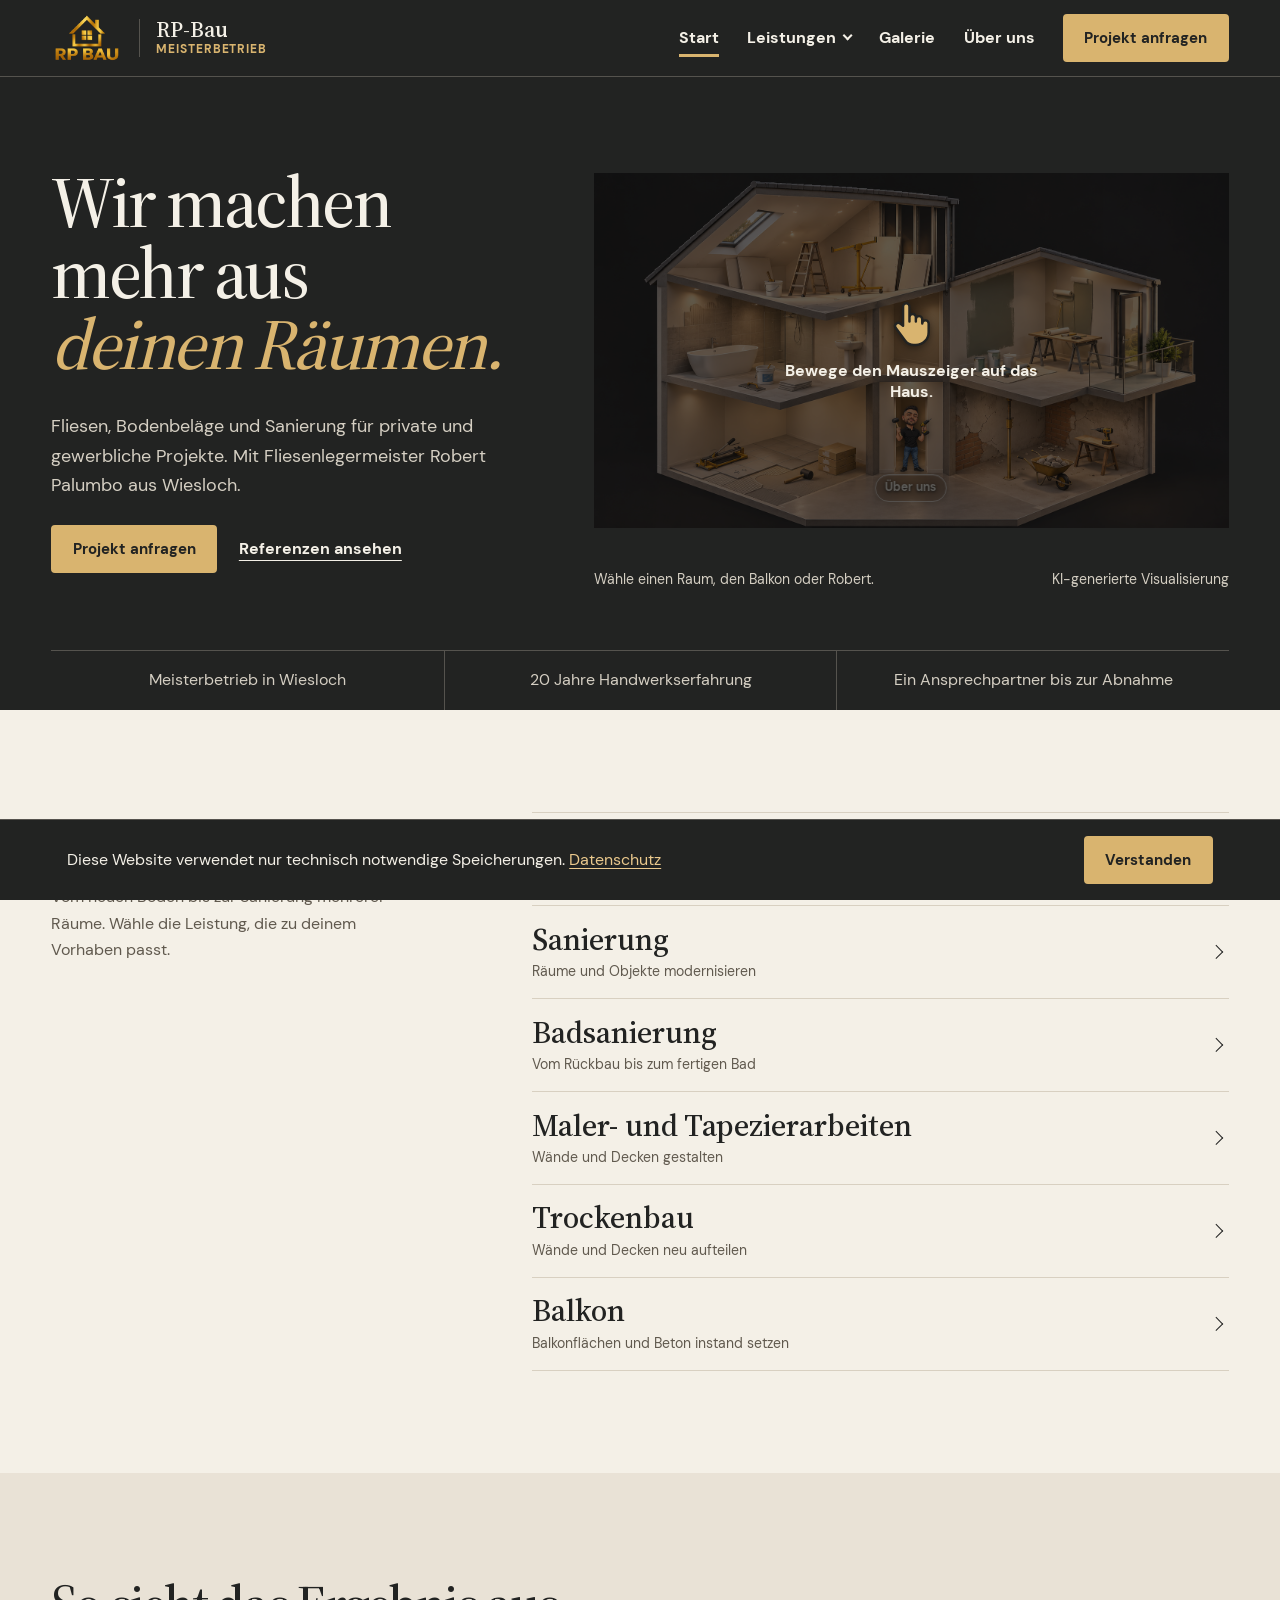
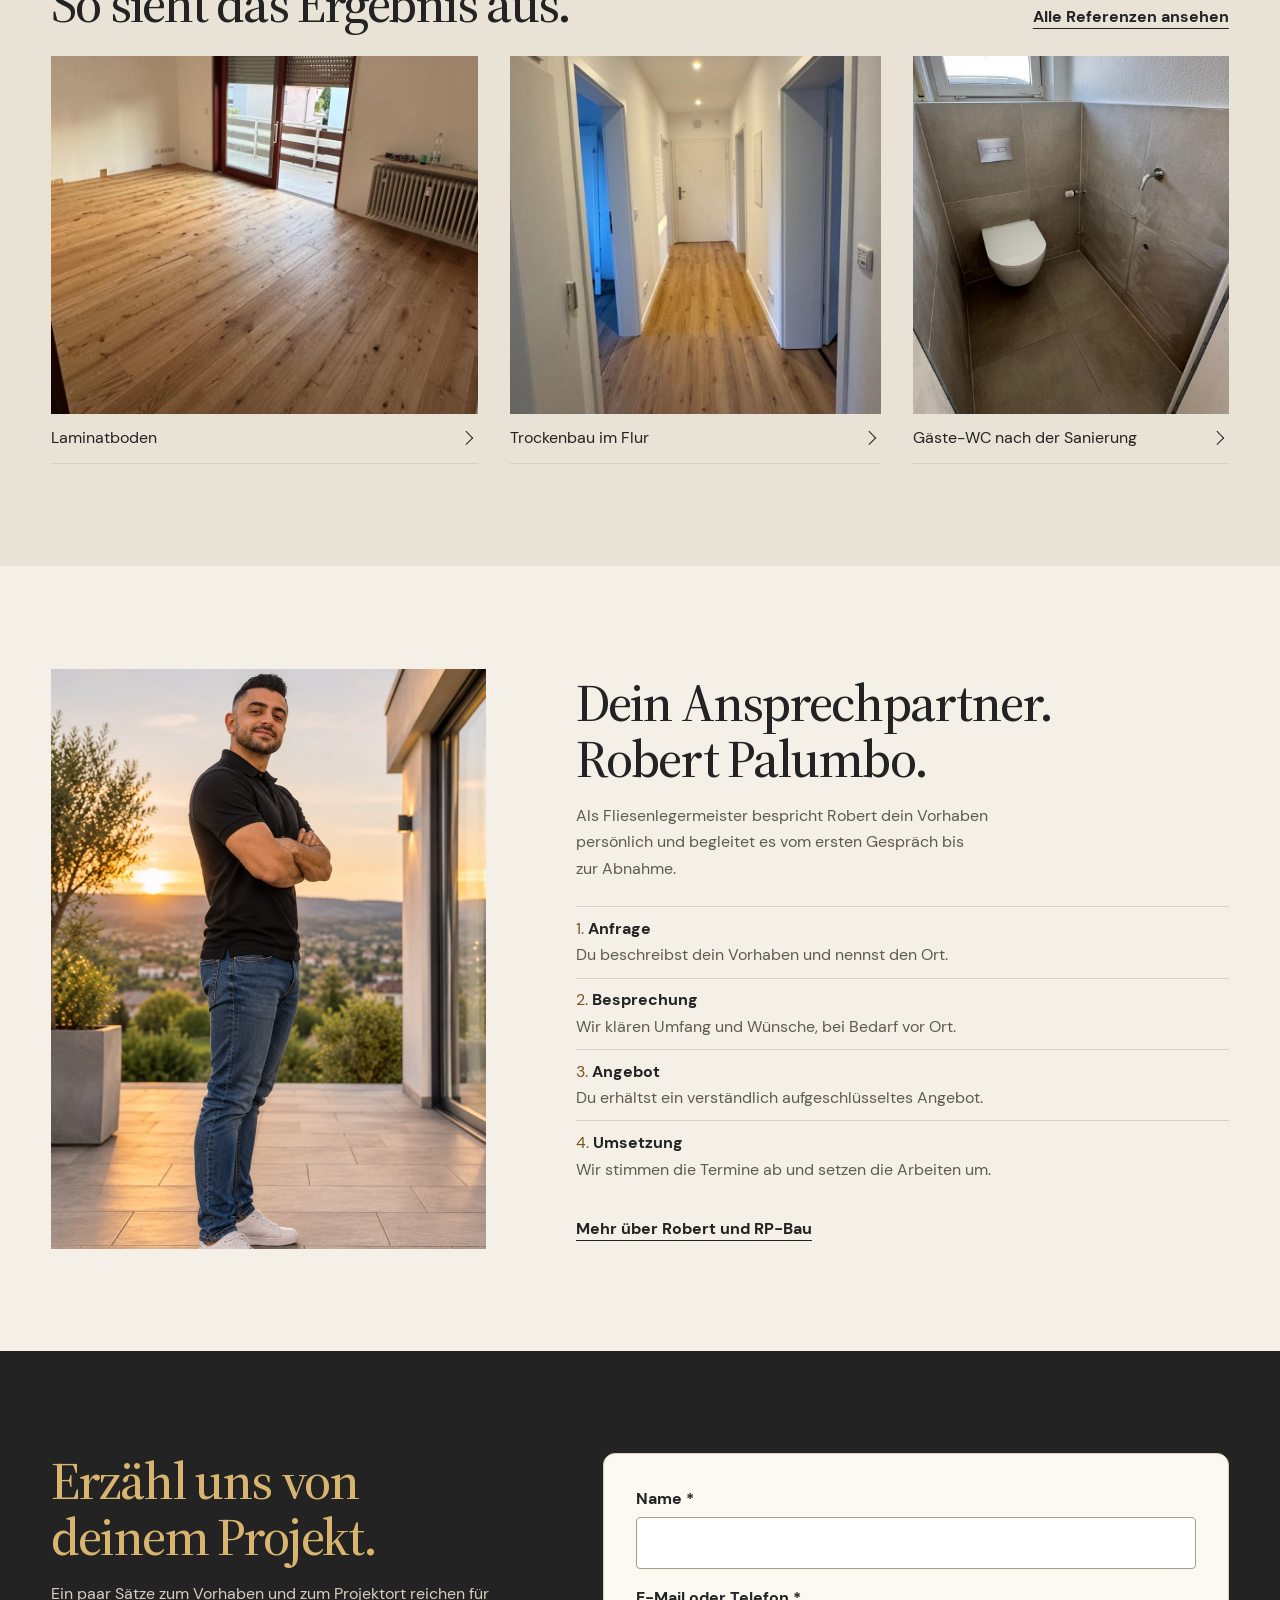
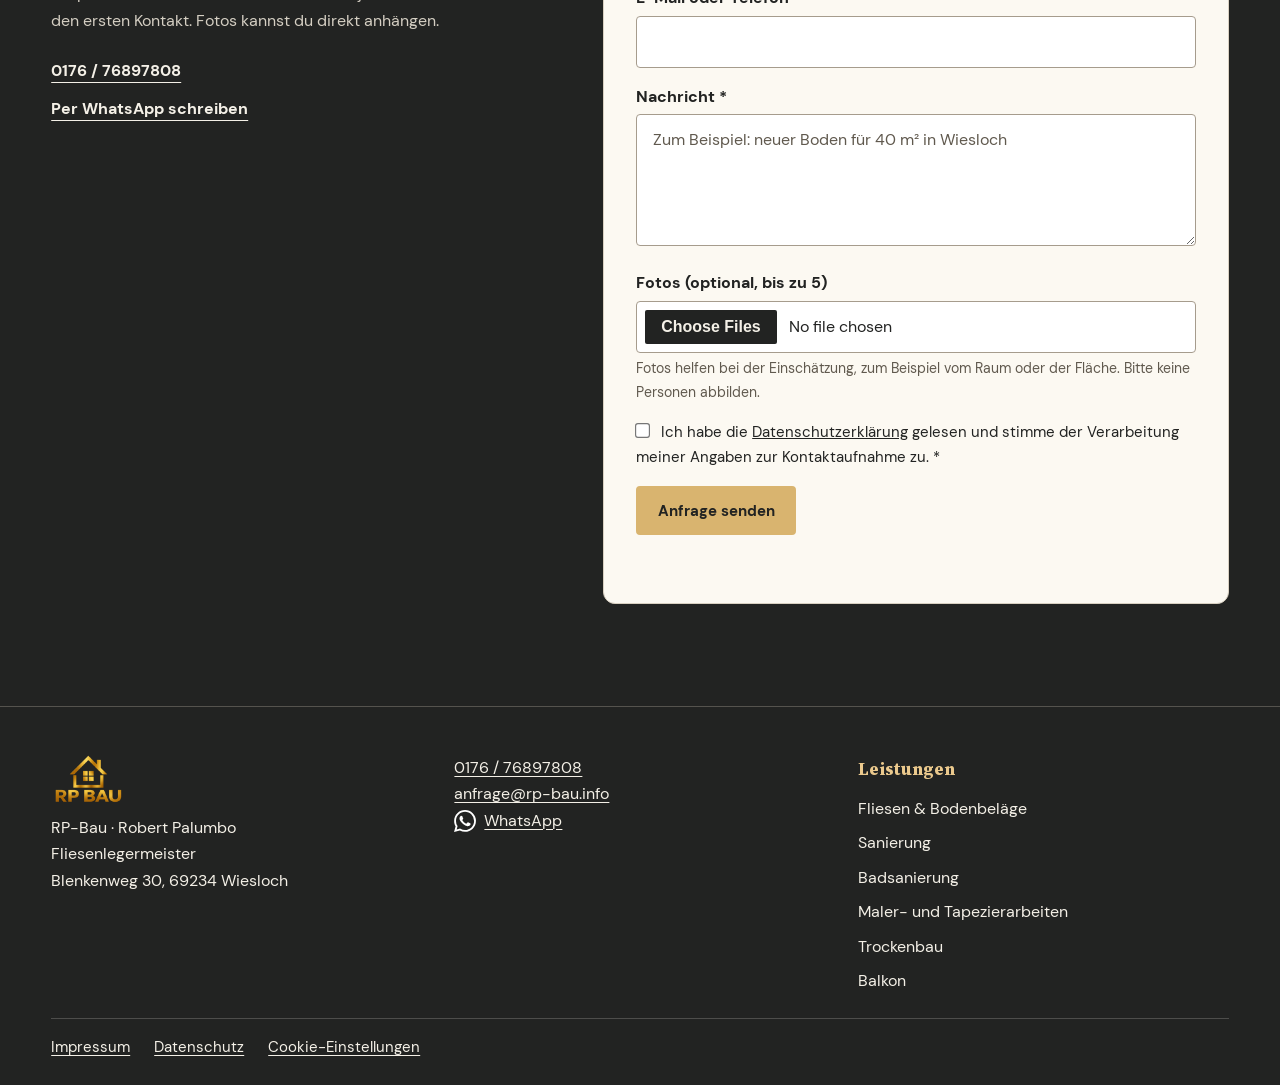
==== commit c7bde973: "Publish responsive house artwork and refresh Trockenbau photo URL" ====
--- a/index.html
+++ b/index.html
@@ -10,11 +10,11 @@
   <meta property="og:type" content="website">
   <meta property="og:url" content="https://rp-bau.info/">
   <link rel="icon" href="/favicon.svg" type="image/svg+xml">
-  <link rel="stylesheet" href="/css/tokens.css">
-  <link rel="stylesheet" href="/css/base.css">
-  <link rel="stylesheet" href="/css/components.css">
-  <link rel="stylesheet" href="/css/pages.css">
-  <link rel="stylesheet" href="/css/design.css?v=6">
+  <link rel="stylesheet" href="/css/tokens.css?v=nav1">
+  <link rel="stylesheet" href="/css/base.css?v=nav1">
+  <link rel="stylesheet" href="/css/components.css?v=nav1">
+  <link rel="stylesheet" href="/css/pages.css?v=nav1">
+  <link rel="stylesheet" href="/css/design.css?v=hero2">
   <script type="application/ld+json">
   {
     "@context": "https://schema.org",
@@ -81,7 +81,10 @@
         <div class="showcase__project">
           <figure>
             <div class="hero-map">
-              <img class="hero-map__house" src="/images/hero/hausquerschnitt-fotorealistisch.jpg" alt="Hausquerschnitt mit ausgebautem Dachgeschoss, Bad, Wohnraum, Balkon und gefliestem Eingang" width="1402" height="1122" fetchpriority="high">
+              <picture>
+                <source media="(max-width: 950px)" srcset="/images/hero/hero-mobil.png" width="937" height="1679">
+                <img class="hero-map__house" src="/images/hero/hero-quer.png" alt="Hausquerschnitt mit sechs Handwerksbereichen und mittigem Eingang" width="1677" height="938" fetchpriority="high">
+              </picture>
               <button class="hero-map__hint" type="button" hidden>
                 <svg viewBox="0 0 24 24" aria-hidden="true" focusable="false">
                   <path d="M8 13V4a1.5 1.5 0 0 1 3 0v7-2a1.5 1.5 0 0 1 3 0v2-1a1.5 1.5 0 0 1 3 0v2a1.5 1.5 0 0 1 3 0v4a6 6 0 0 1-6 6h-1a5 5 0 0 1-4-2l-4.5-6a1.5 1.5 0 0 1 2.3-1.9L8 13Z"/>
@@ -89,57 +92,85 @@
                 <span class="hero-map__hint-mouse">Bewege den Mauszeiger auf das Haus.</span>
                 <span class="hero-map__hint-touch">Tippe auf das Haus, um die Gewerke zu entdecken.</span>
               </button>
-              <svg class="hero-map__zones" viewBox="0 0 1402 1122" aria-label="Leistungen im Haus entdecken">
+              <svg class="hero-map__zones hero-map__zones--landscape" viewBox="0 0 850 475" preserveAspectRatio="none" aria-label="Leistungen im Haus entdecken">
                 <a href="/leistungen/trockenbau.html" aria-label="Trockenbau">
-                  <path class="hero-map__zone" d="M95 297 499 61 606 84 606 416 95 416Z"/>
-                  <g class="hero-map__callout" aria-hidden="true">
-                    <path d="M343 300 154 86 154 -28H358"/>
-                    <text x="256" y="-40" text-anchor="middle">Trockenbau</text>
+                  <path class="hero-map__zone" d="M99 135 215 26 470 40 472 146 310 185Z"/>
+                  <g class="hero-map__callout" aria-hidden="true">
+                    <path d="M287 125 185 -18H390"/>
+                    <text x="287" y="-25" text-anchor="middle">Trockenbau</text>
                   </g>
                 </a>
                 <a href="/leistungen/maler-tapezierarbeiten.html" aria-label="Maler- und Tapezierarbeiten">
-                  <path class="hero-map__zone" d="M637 90 1069 183 1069 416 637 416Z"/>
-                  <g class="hero-map__callout" aria-hidden="true">
-                    <path d="M850 303 1048 117 1048 -28H618"/>
-                    <text x="833" y="-40" text-anchor="middle">Maler- und Tapezierarbeiten</text>
+                  <path class="hero-map__zone" d="M480 151 596 108 747 150 745 229 663 289 597 300 479 268Z"/>
+                  <g class="hero-map__callout" aria-hidden="true">
+                    <path d="M589 192 610 38H845"/>
+                    <text x="727" y="31" text-anchor="middle">Maler- und Tapezierarbeiten</text>
                   </g>
                 </a>
                 <a href="/leistungen/badsanierung.html" aria-label="Badsanierung">
-                  <path class="hero-map__zone" d="M108 438H514V744H108Z"/>
-                  <g class="hero-map__callout" aria-hidden="true">
-                    <path d="M309 596 24 693 24 1162H249"/>
-                    <text x="136" y="1150" text-anchor="middle">Badsanierung</text>
+                  <path class="hero-map__zone" d="M97 145 310 195 371 179V269L247 306 97 275Z"/>
+                  <g class="hero-map__callout" aria-hidden="true">
+                    <path d="M183 223 27 280V486H158"/>
+                    <text x="93" y="479" text-anchor="middle">Badsanierung</text>
                   </g>
                 </a>
                 <a href="/leistungen/sanierung.html" aria-label="Sanierung">
-                  <path class="hero-map__zone" d="M541 438H1078V744H541Z"/>
-                  <g class="hero-map__callout" aria-hidden="true">
-                    <path d="M800 595 1006 779 1006 1162H1210"/>
-                    <text x="1108" y="1150" text-anchor="middle">Sanierung</text>
+                  <path class="hero-map__zone" d="M479 278 596 313 741 282V397L577 455 479 402Z"/>
+                  <g class="hero-map__callout" aria-hidden="true">
+                    <path d="M604 363 674 486H810"/>
+                    <text x="742" y="479" text-anchor="middle">Sanierung</text>
                   </g>
                 </a>
                 <a href="/leistungen/balkon.html" aria-label="Balkon">
-                  <path class="hero-map__zone" d="M1092 598H1372V725L1293 782H1092Z"/>
-                  <g class="hero-map__callout" aria-hidden="true">
-                    <path d="M1230 680 1281 837 1281 902H1383"/>
-                    <text x="1332" y="890" text-anchor="middle">Balkon</text>
+                  <path class="hero-map__zone" d="M663 271 746 217 800 226 803 273 706 299 663 289Z"/>
+                  <g class="hero-map__callout" aria-hidden="true">
+                    <path d="M758 252 779 180H845"/>
+                    <text x="812" y="173" text-anchor="middle">Balkon</text>
                   </g>
                 </a>
                 <a href="/leistungen/fliesenlegen.html" aria-label="Fliesen &amp; Bodenbeläge">
-                  <path class="hero-map__zone" d="M105 768H1073V1080H105Z"/>
-                  <g class="hero-map__callout" aria-hidden="true">
-                    <path d="M756 952 652 1162H299"/>
-                    <text x="475" y="1150" text-anchor="middle">Fliesen &amp; Bodenbeläge</text>
+                  <path class="hero-map__zone" d="M97 285 247 317 366 285V402L272 451 98 398Z"/>
+                  <g class="hero-map__callout" aria-hidden="true">
+                    <path d="M214 371 240 486H433"/>
+                    <text x="337" y="479" text-anchor="middle">Fliesen &amp; Bodenbeläge</text>
                   </g>
                 </a>
               </svg>
-              <div class="hero-map__mobile-labels" aria-hidden="true">
-                <span class="hero-map__glass" style="--zone-x:24.47%; --zone-y:26.74%">Trockenbau</span>
-                <span class="hero-map__glass" style="--zone-x:60.63%; --zone-y:27.01%">Maler &amp; Tapete</span>
-                <span class="hero-map__glass" style="--zone-x:22.04%; --zone-y:53.12%">Bad</span>
-                <span class="hero-map__glass" style="--zone-x:57.06%; --zone-y:53.03%">Sanierung</span>
-                <span class="hero-map__glass" style="--zone-x:87.73%; --zone-y:60.61%">Balkon</span>
-                <span class="hero-map__glass" style="--zone-x:53.92%; --zone-y:84.85%">Fliesen &amp; Boden</span>
+              <svg class="hero-map__zones hero-map__zones--portrait" viewBox="0 0 474 850" preserveAspectRatio="none" aria-label="Leistungen im Haus entdecken">
+                <a href="/leistungen/trockenbau.html" aria-label="Trockenbau">
+                  <path class="hero-map__zone" d="M27 265 112 141H329V274L194 345Z"/>
+                </a>
+                <a href="/leistungen/maler-tapezierarbeiten.html" aria-label="Maler- und Tapezierarbeiten">
+                  <path class="hero-map__zone" d="M238 326 338 282 420 330 417 410 354 484 239 457Z"/>
+                </a>
+                <a href="/leistungen/badsanierung.html" aria-label="Badsanierung">
+                  <path class="hero-map__zone" d="M29 277 195 357 228 340V462L134 511 29 454Z"/>
+                </a>
+                <a href="/leistungen/sanierung.html" aria-label="Sanierung">
+                  <path class="hero-map__zone" d="M263 489 324 524 422 484V618L340 679 263 627Z"/>
+                </a>
+                <a href="/leistungen/balkon.html" aria-label="Balkon">
+                  <path class="hero-map__zone" d="M355 456 425 411 462 425 465 477 389 518 355 501Z"/>
+                </a>
+                <a href="/leistungen/fliesenlegen.html" aria-label="Fliesen &amp; Bodenbeläge">
+                  <path class="hero-map__zone" d="M28 466 134 523 201 486V626L135 687 29 613Z"/>
+                </a>
+              </svg>
+              <div class="hero-map__mobile-labels hero-map__mobile-labels--landscape" aria-hidden="true">
+                <span class="hero-map__glass" style="--zone-x:33.76%; --zone-y:26.32%">Trockenbau</span>
+                <span class="hero-map__glass" style="--zone-x:69.29%; --zone-y:40.42%">Maler &amp; Tapete</span>
+                <span class="hero-map__glass" style="--zone-x:21.53%; --zone-y:46.95%">Badsanierung</span>
+                <span class="hero-map__glass" style="--zone-x:71.06%; --zone-y:76.42%">Sanierung</span>
+                <span class="hero-map__glass" style="--zone-x:89.18%; --zone-y:53.05%">Balkon</span>
+                <span class="hero-map__glass" style="--zone-x:25.18%; --zone-y:78.11%">Fliesen &amp; Boden</span>
+              </div>
+              <div class="hero-map__mobile-labels hero-map__mobile-labels--portrait" aria-hidden="true">
+                <span class="hero-map__glass" style="--zone-x:37.34%; --zone-y:28.82%">Trockenbau</span>
+                <span class="hero-map__glass" style="--zone-x:68.99%; --zone-y:43.53%">Maler &amp; Tapete</span>
+                <span class="hero-map__glass" style="--zone-x:25.11%; --zone-y:45.88%">Badsanierung</span>
+                <span class="hero-map__glass" style="--zone-x:73.00%; --zone-y:66.47%">Sanierung</span>
+                <span class="hero-map__glass" style="--zone-x:85.65%; --zone-y:54.47%">Balkon</span>
+                <span class="hero-map__glass" style="--zone-x:23.00%; --zone-y:69.18%">Fliesen &amp; Boden</span>
               </div>
               <a class="hero-map__owner" href="/ueber-uns.html" aria-label="Über uns – Robert Palumbo kennenlernen">
                 <img src="/images/hero/inhaber-hero.png" alt="" width="267" height="400">
@@ -202,7 +233,7 @@
             <span>Laminatboden</span>
           </a>
           <a href="/galerie.html#trockenbau">
-            <img src="/images/leistungen/trockenbau/nachher-1.jpg" alt="Renovierter Flur mit weißen Wänden und Deckenspots" width="923" height="1600" loading="lazy">
+            <img src="/images/leistungen/trockenbau/nachher-1.jpg?v=2" alt="Renovierter Flur mit weißen Wänden und Deckenspots" width="923" height="1600" loading="lazy">
             <span>Trockenbau im Flur</span>
           </a>
           <a href="/galerie.html#badsanierung">
@@ -306,7 +337,7 @@
     </div>
   </div>
 
-  <script type="module" src="/js/main.js?v=4"></script>
+  <script type="module" src="/js/main.js?v=nav1"></script>
   <script type="module" src="/js/consent.js"></script>
   <script type="module" src="/js/contact-form.js?v=2"></script>
 </body>
--- a/css/design.css
+++ b/css/design.css
@@ -85,7 +85,7 @@
 .site-slogan strong { font: 500 1.35rem/1 var(--font-heading); color: var(--color-background); }
 .site-slogan span { color: var(--color-accent); font-size: 0.72rem; letter-spacing: 0.08em; }
 .site-nav a:not(.btn)::after { bottom: -0.35rem; }
-.site-nav ul { gap: clamp(0.65rem, 2.2vw, 2rem); }
+.site-nav > ul { gap: clamp(0.65rem, 2.2vw, 2rem); }
 .site-nav .submenu {
   background: var(--color-primary);
   border: 1px solid var(--color-dark-line);
@@ -209,7 +209,7 @@
     stroke: var(--color-primary);
     stroke-width: 4;
     paint-order: stroke;
-    font: 700 30px var(--font-body);
+    font: 700 16px var(--font-body);
   }
 }
 
@@ -222,9 +222,10 @@
 .hero-map__owner {
   position: absolute;
   z-index: 1;
-  left: 21.8%;
-  bottom: 10.1%;
-  width: 9.5%;
+  left: 49.9%;
+  transform: translateX(-50%);
+  bottom: 15.8%;
+  width: 7%;
   min-width: 44px;
   display: grid;
   justify-items: center;
@@ -368,7 +369,7 @@
     background: var(--color-primary);
     padding: var(--space-4);
     border-bottom: 1px solid var(--color-dark-line);
-    max-height: calc(100dvh - 76px);
+    max-height: calc(100dvh - 76px - env(safe-area-inset-bottom));
     overflow-y: auto;
   }
   .site-nav.is-open { display: block; }
@@ -465,3 +466,18 @@
   }
   .hero-map__links a:hover { border-color: var(--color-accent); color: var(--color-accent); }
 }
+
+
+.hero-map__zones--portrait { display: none; }
+
+@media (max-width: 950px) {
+  .hero-map__zones--landscape,
+  .hero-map__mobile-labels--landscape { display: none; }
+  .hero-map__zones--portrait { display: block; }
+  .hero-map__owner { left: 48.3%; bottom: 25.8%; width: 9%; min-width: 38px; }
+  .showcase__project { width: min(100%, 460px); margin-inline: auto; }
+}
+
+@media (min-width: 951px) {
+  .hero-map__mobile-labels--portrait { display: none; }
+}
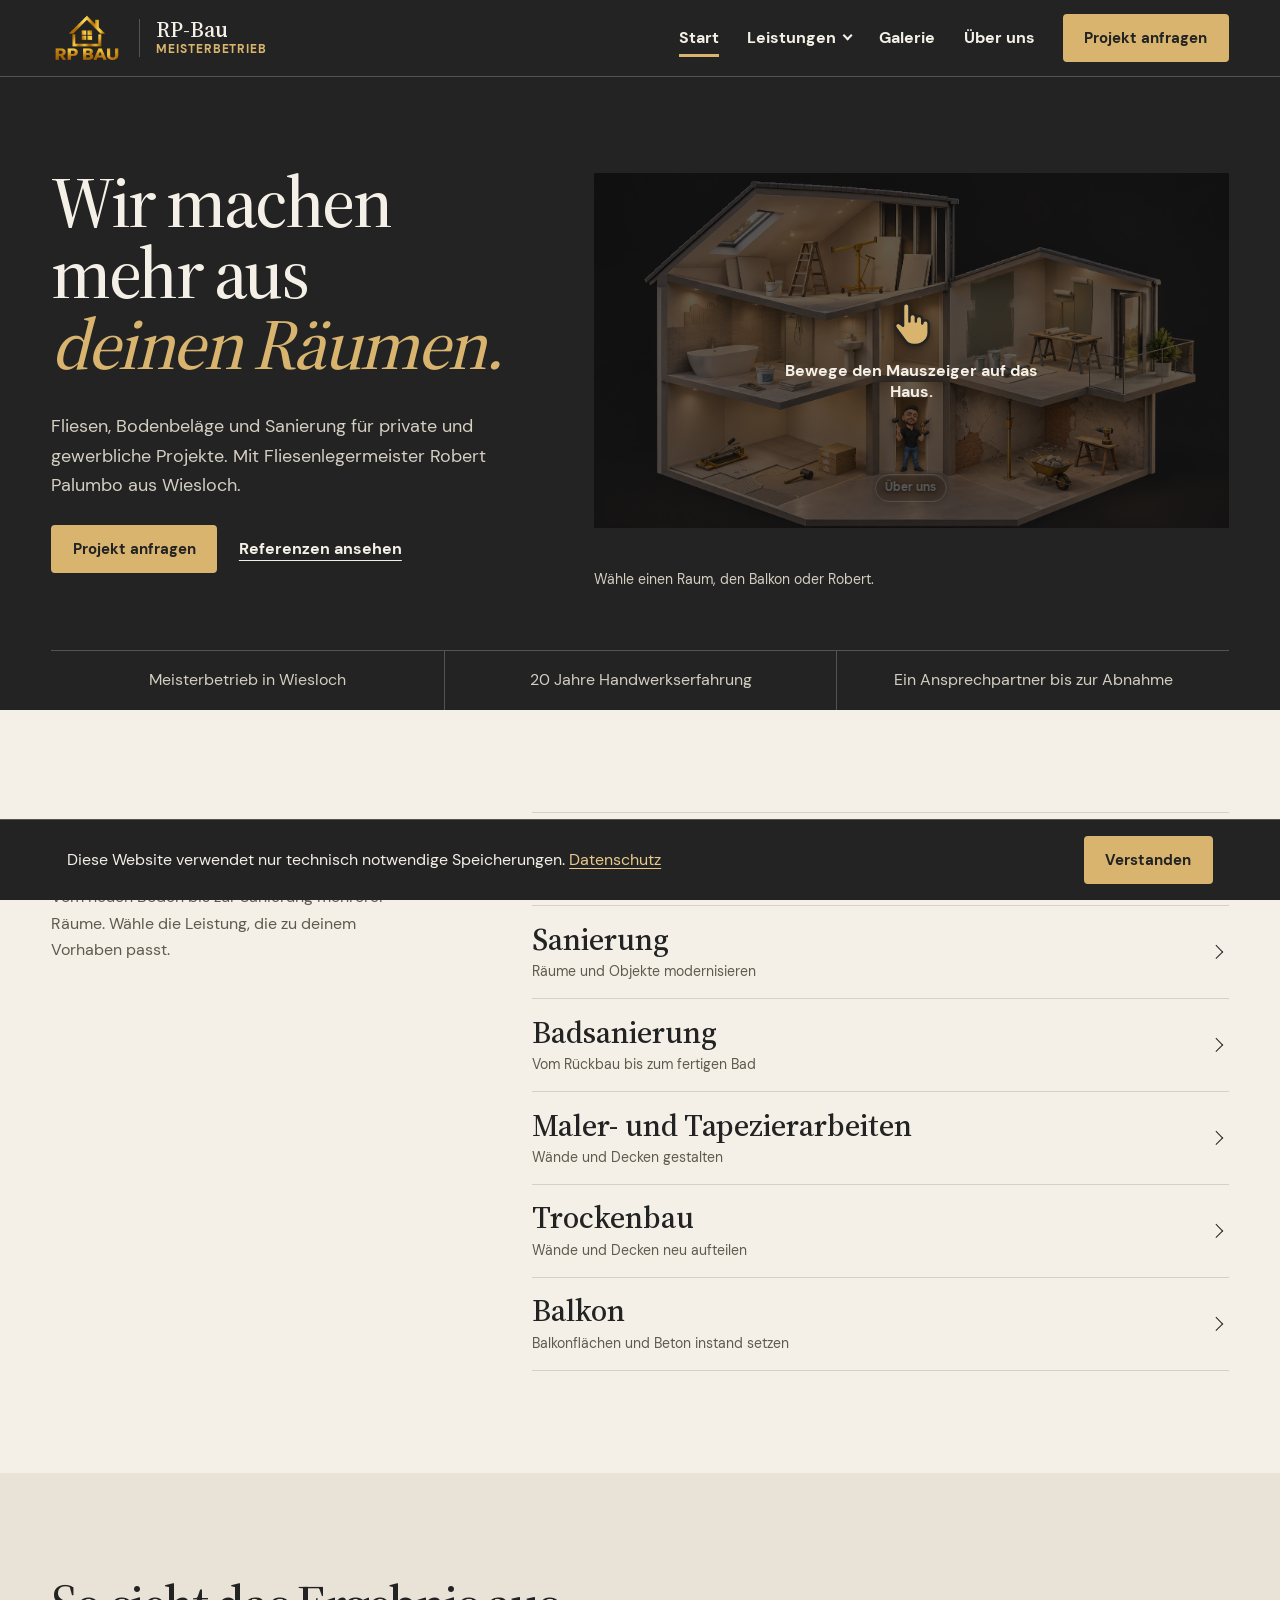
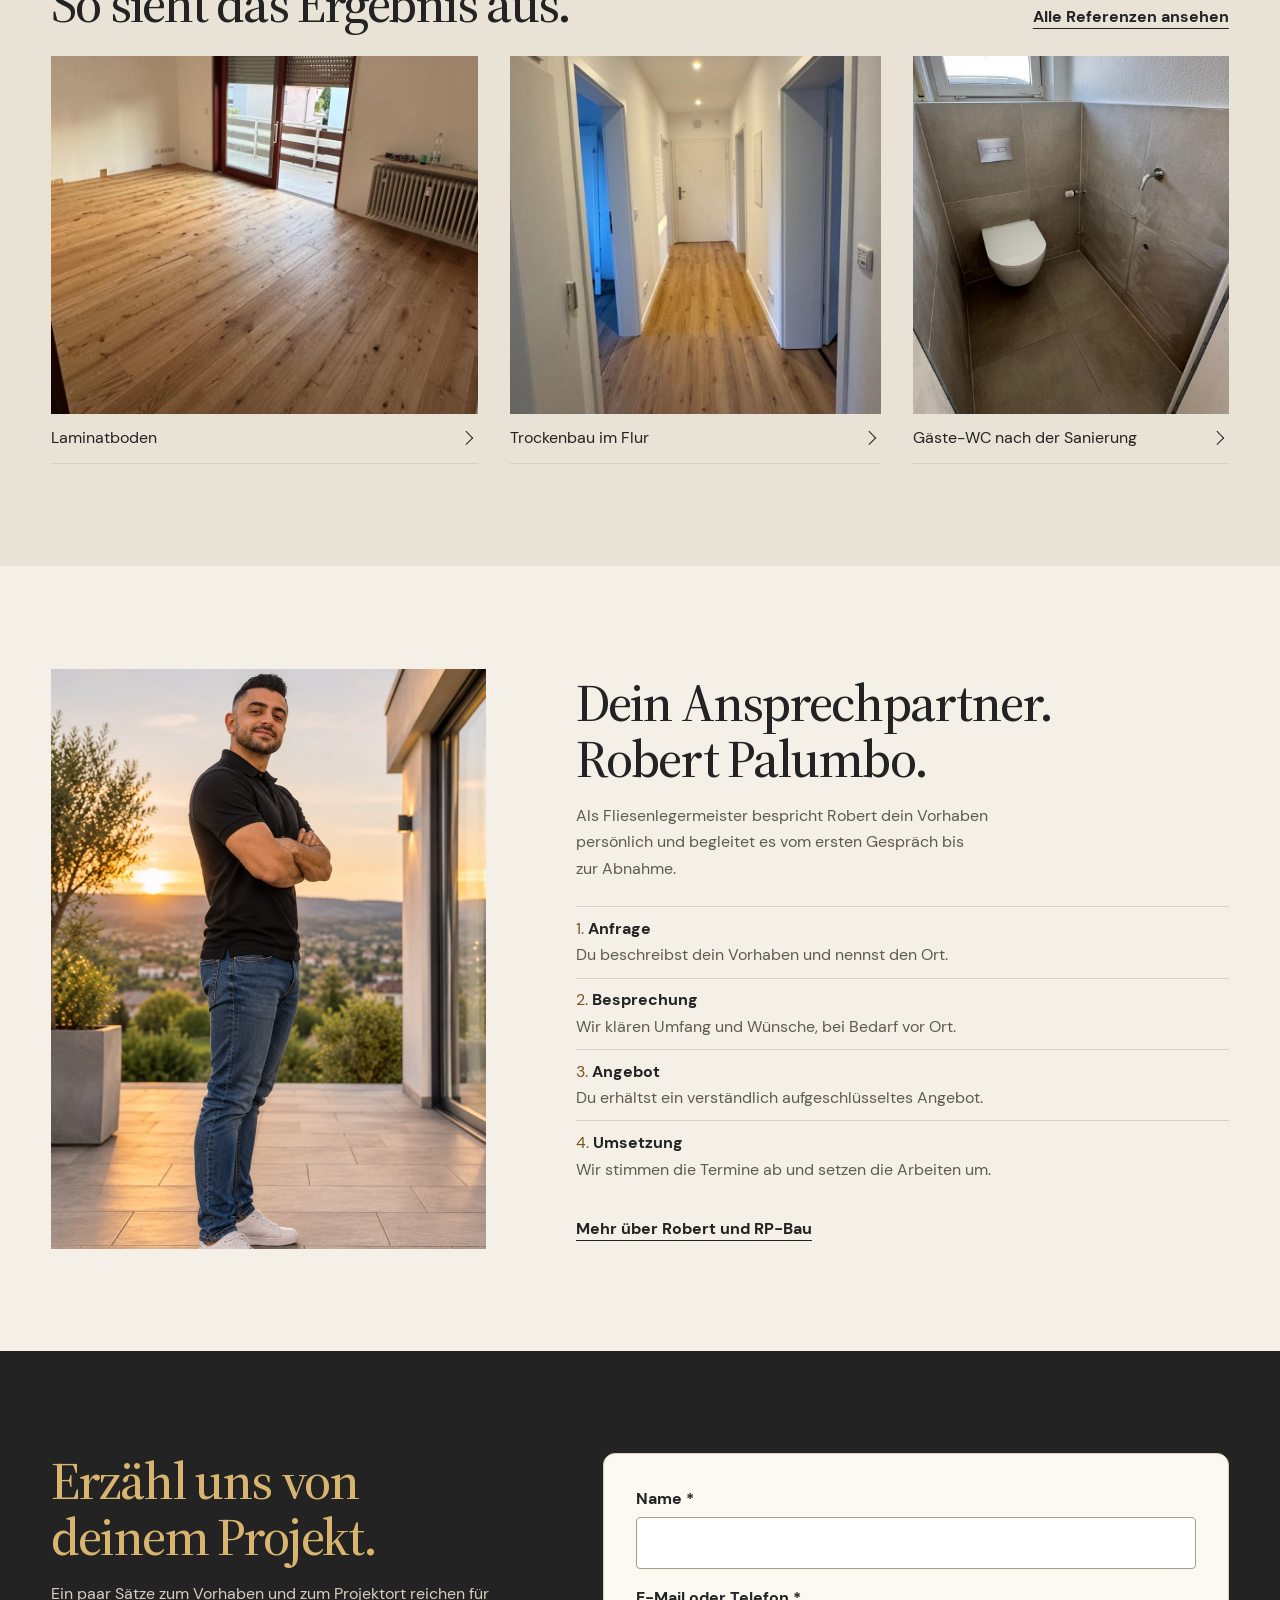
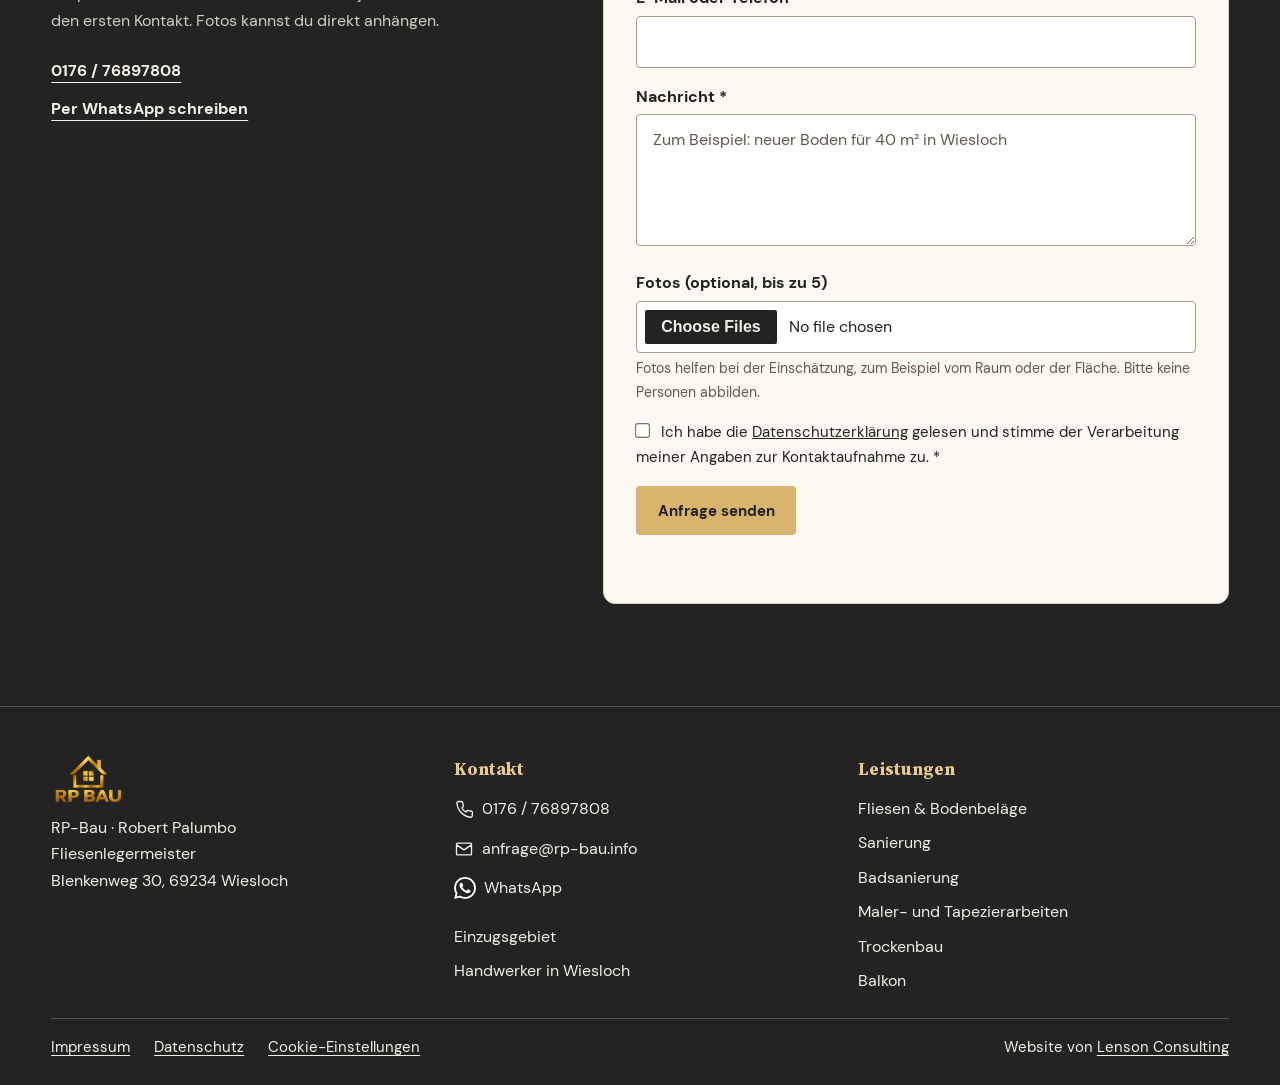
==== commit dfea4092: "Add regional service pages and update site footer" ====
--- a/index.html
+++ b/index.html
@@ -14,7 +14,7 @@
   <link rel="stylesheet" href="/css/base.css?v=nav1">
   <link rel="stylesheet" href="/css/components.css?v=nav1">
   <link rel="stylesheet" href="/css/pages.css?v=nav1">
-  <link rel="stylesheet" href="/css/design.css?v=hero2">
+  <link rel="stylesheet" href="/css/design.css?v=footer1">
   <script type="application/ld+json">
   {
     "@context": "https://schema.org",
@@ -179,7 +179,6 @@
             </div>
             <figcaption class="showcase__caption">
               <span>Wähle einen Raum, den Balkon oder Robert.</span>
-              <span>KI-generierte Visualisierung</span>
             </figcaption>
           </figure>
           <nav class="hero-map__links" aria-label="Leistungen und Inhaber">
@@ -306,19 +305,30 @@
           <p>RP-Bau · Robert Palumbo<br>Fliesenlegermeister<br>Blenkenweg 30, 69234 Wiesloch</p>
         </div>
         <div>
-          <p><a href="tel:017676897808">0176 / 76897808</a><br><a href="mailto:anfrage@rp-bau.info">anfrage@rp-bau.info</a></p>
-          <p><a class="wa-link-icon" href="https://wa.me/4917676897808?text=Guten%20Tag%2C%20ich%20m%C3%B6chte%20ein%20Projekt%20anfragen." data-wa-link><img src="/images/icons/whatsapp.svg" alt="" width="20" height="20" aria-hidden="true" loading="lazy" referrerpolicy="no-referrer"><span>WhatsApp</span></a></p>
+          <p class="site-footer__title">Kontakt</p>
+          <ul class="site-footer__links site-footer__contact">
+            <li><a href="tel:017676897808"><svg width="20" height="20" viewBox="0 0 24 24" fill="none" stroke="currentColor" stroke-width="1.6" stroke-linecap="round" stroke-linejoin="round" aria-hidden="true"><path d="M22 16.9v3a2 2 0 0 1-2.2 2 18 18 0 0 1-7.9-2.8 18 18 0 0 1-5.5-5.5 18 18 0 0 1-2.8-7.9A2 2 0 0 1 5.6 3h3a2 2 0 0 1 2 1.7l.5 2.8a2 2 0 0 1-.5 2.1l-1.2 1.2a14 14 0 0 0 4.8 4.8l1.2-1.2a2 2 0 0 1 2.1-.5l2.8.5a2 2 0 0 1 1.7 2.5Z"/></svg><span>0176 / 76897808</span></a></li>
+            <li><a href="mailto:anfrage@rp-bau.info"><svg width="20" height="20" viewBox="0 0 24 24" fill="none" stroke="currentColor" stroke-width="1.6" stroke-linecap="round" stroke-linejoin="round" aria-hidden="true"><path d="M4 5h16a1 1 0 0 1 1 1v12a1 1 0 0 1-1 1H4a1 1 0 0 1-1-1V6a1 1 0 0 1 1-1Zm-1 2 9 6 9-6"/></svg><span>anfrage@rp-bau.info</span></a></li>
+            <li><a class="wa-link-icon" href="https://wa.me/4917676897808?text=Guten%20Tag%2C%20ich%20m%C3%B6chte%20ein%20Projekt%20anfragen." data-wa-link><img src="/images/icons/whatsapp.svg" alt="" width="20" height="20" aria-hidden="true" loading="lazy" referrerpolicy="no-referrer"><span>WhatsApp</span></a></li>
+          </ul>
+          <ul class="site-footer__links site-footer__region">
+            <li><a href="/einsatzgebiet.html">Einzugsgebiet</a></li>
+            <li><a href="/handwerker-wiesloch.html">Handwerker in Wiesloch</a></li>
+          </ul>
         </div>
         <div>
           <p class="site-footer__title">Leistungen</p>
           <ul class="site-footer__links"><li><a href="/leistungen/fliesenlegen.html">Fliesen &amp; Bodenbeläge</a></li><li><a href="/leistungen/sanierung.html">Sanierung</a></li><li><a href="/leistungen/badsanierung.html">Badsanierung</a></li><li><a href="/leistungen/maler-tapezierarbeiten.html">Maler- und Tapezierarbeiten</a></li><li><a href="/leistungen/trockenbau.html">Trockenbau</a></li><li><a href="/leistungen/balkon.html">Balkon</a></li></ul>
         </div>
       </div>
+      <div class="site-footer__bottom">
       <ul class="site-footer__legal">
         <li><a href="/impressum.html">Impressum</a></li>
         <li><a href="/datenschutz.html">Datenschutz</a></li>
         <li><a href="/cookie-einstellungen.html">Cookie-Einstellungen</a></li>
       </ul>
+      <p class="site-footer__credit">Website von <a href="https://lensonconsulting.de/">Lenson Consulting</a></p>
+      </div>
     </div>
   </footer>
 
--- a/css/design.css
+++ b/css/design.css
@@ -481,3 +481,26 @@
 @media (min-width: 951px) {
   .hero-map__mobile-labels--portrait { display: none; }
 }
+
+.site-footer__contact a {
+  display: inline-flex;
+  align-items: center;
+  gap: var(--space-2);
+}
+.site-footer__contact svg,
+.site-footer__contact img {
+  flex: 0 0 20px;
+  width: 20px;
+  height: 20px;
+}
+.site-footer__region { margin-top: var(--space-4); }
+.site-footer__bottom {
+  display: flex;
+  flex-wrap: wrap;
+  align-items: baseline;
+  gap: var(--space-3) var(--space-5);
+  border-top: 1px solid var(--color-dark-line);
+  padding-top: var(--space-4);
+}
+.site-footer__bottom .site-footer__legal { border: 0; padding-top: 0; }
+.site-footer__credit { margin-left: auto; text-align: right; font-size: 0.95rem; }
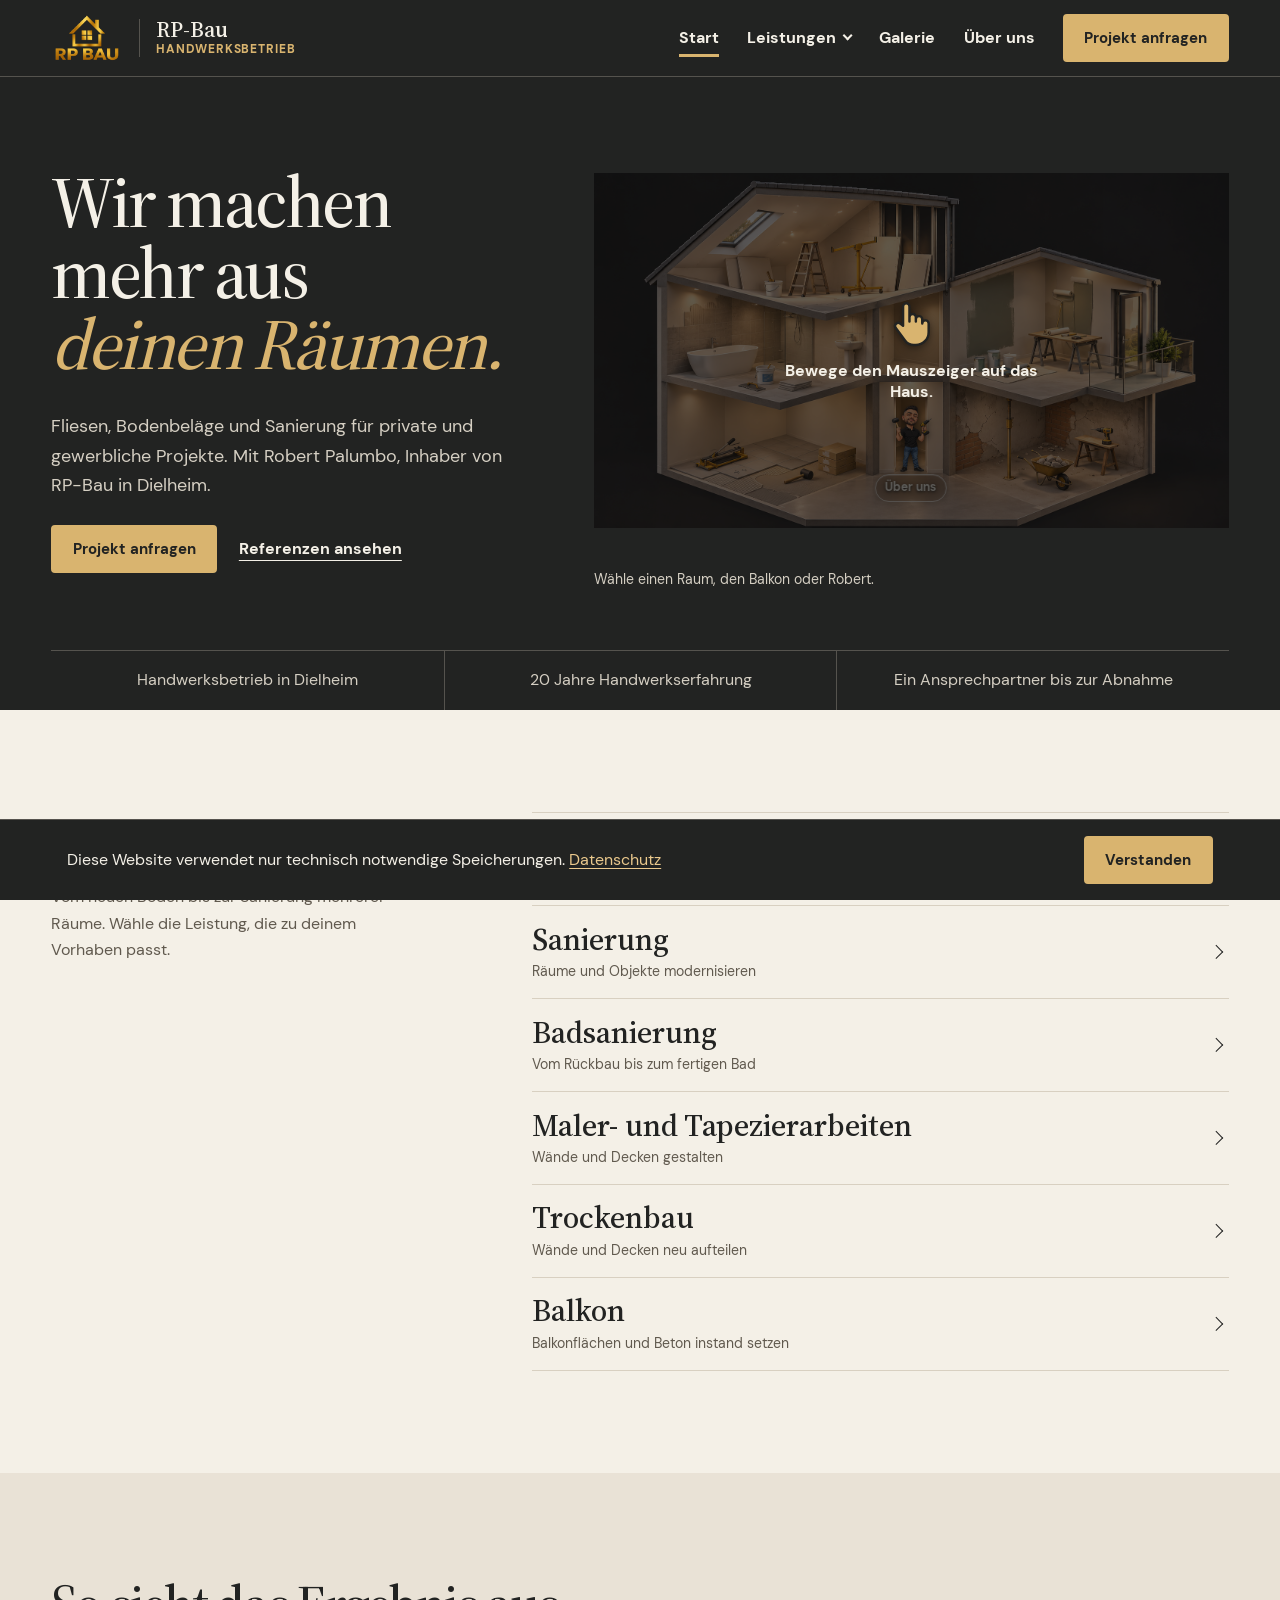
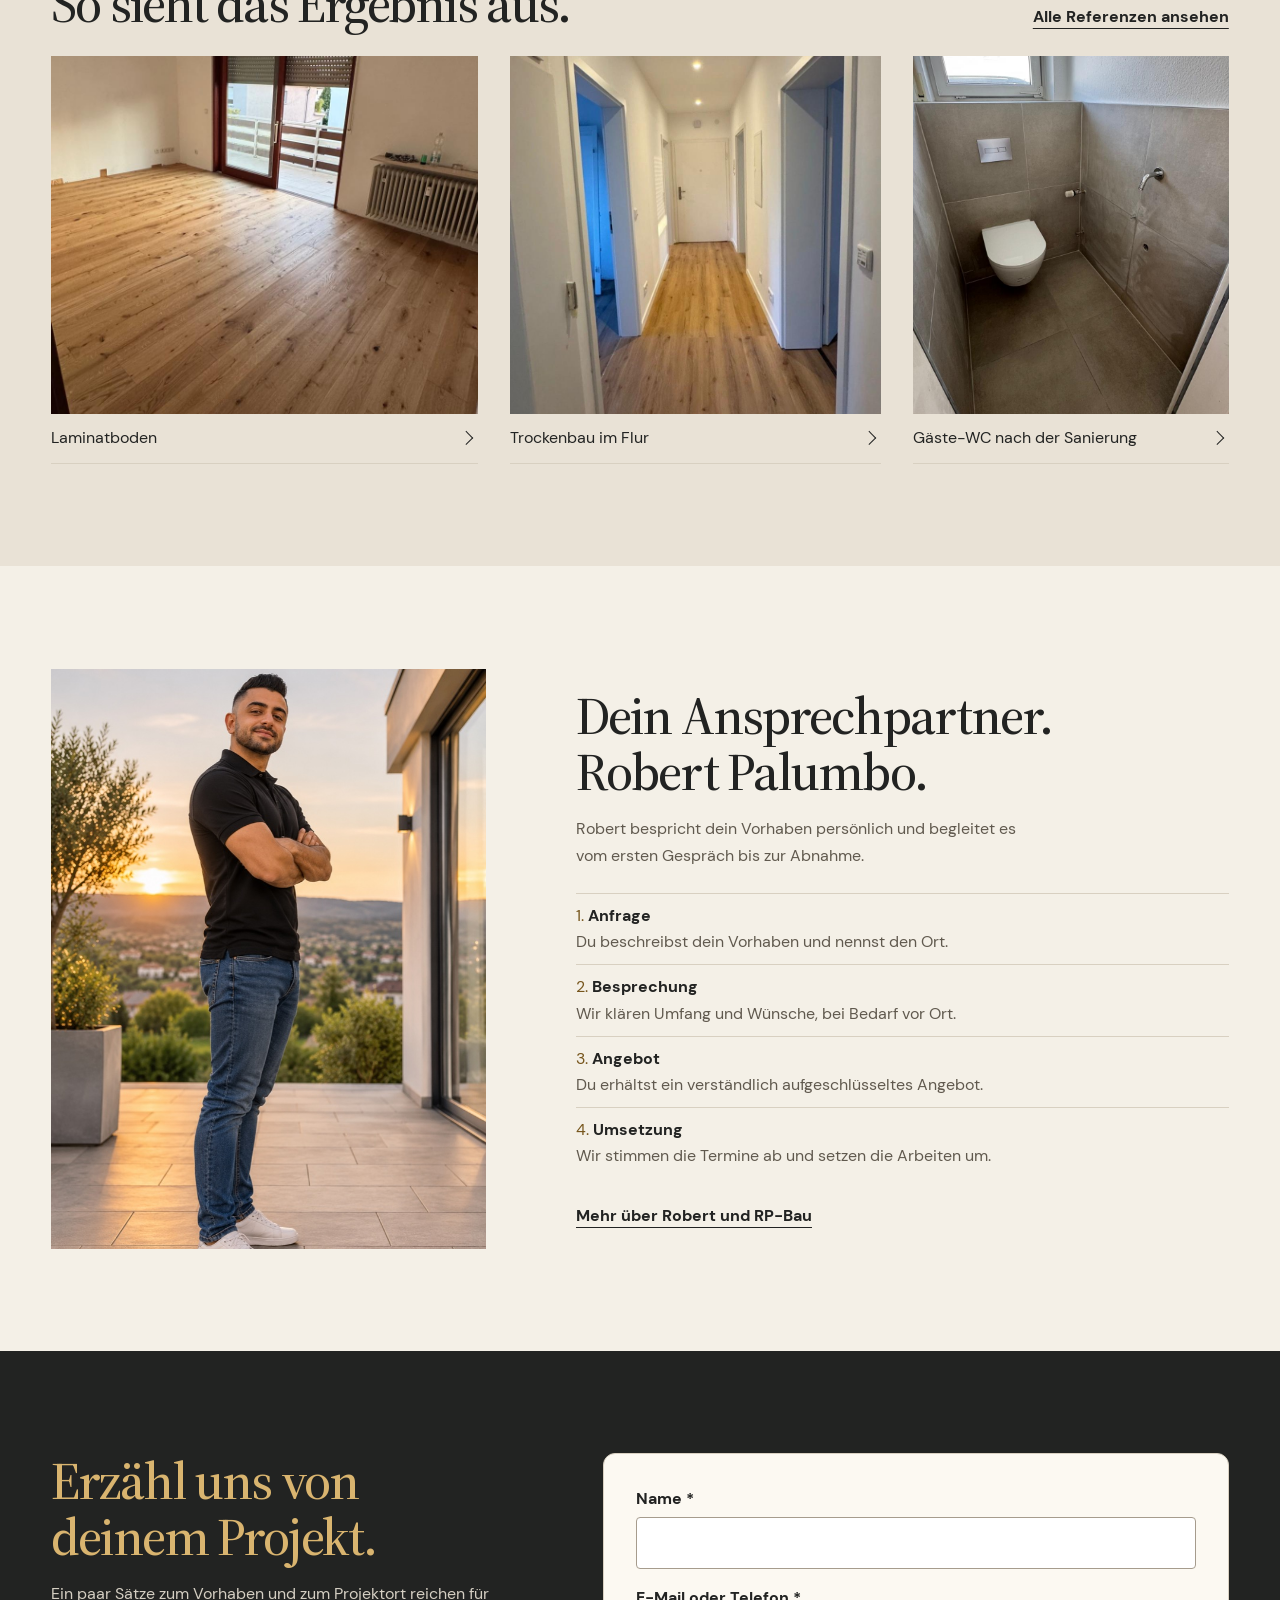
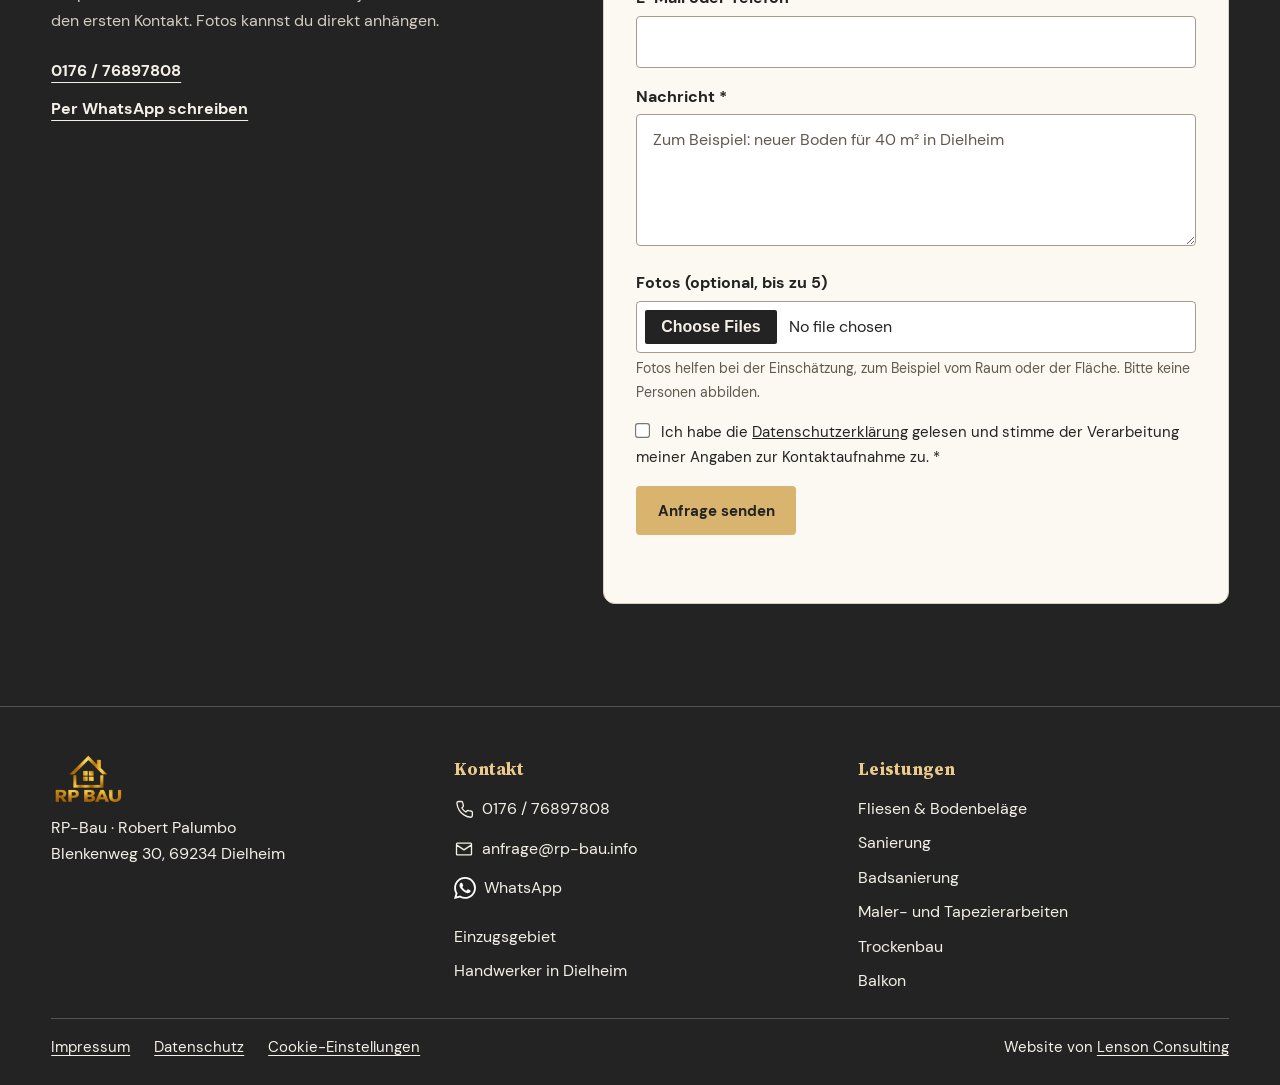
==== commit db346390: "Correct Dielheim location and update owner profile" ====
--- a/index.html
+++ b/index.html
@@ -3,10 +3,10 @@
 <head>
   <meta charset="utf-8">
   <meta name="viewport" content="width=device-width, initial-scale=1">
-  <title>RP-Bau | Fliesen, Bodenbeläge &amp; Sanierung in Wiesloch</title>
-  <meta name="description" content="RP-Bau in Wiesloch: Fliesen, Laminat, Sanierung, Badsanierung, Maler- und Tapezierarbeiten, Trockenbau und Balkon. Seit 20 Jahren. Einzugsgebiet 100 km. Anfrage per Formular oder WhatsApp.">
-  <meta property="og:title" content="RP-Bau | Handwerker des Vertrauens in Wiesloch">
-  <meta property="og:description" content="Fliesen, Bodenbeläge, Sanierung, Bad, Malerarbeiten, Trockenbau und Balkon aus Wiesloch. Seit 20 Jahren.">
+  <title>RP-Bau | Fliesen, Bodenbeläge &amp; Sanierung in Dielheim</title>
+  <meta name="description" content="RP-Bau in Dielheim: Fliesen, Laminat, Sanierung, Badsanierung, Maler- und Tapezierarbeiten, Trockenbau und Balkon. Seit 20 Jahren. Einzugsgebiet 100 km. Anfrage per Formular oder WhatsApp.">
+  <meta property="og:title" content="RP-Bau | Handwerker des Vertrauens in Dielheim">
+  <meta property="og:description" content="Fliesen, Bodenbeläge, Sanierung, Bad, Malerarbeiten, Trockenbau und Balkon aus Dielheim. Seit 20 Jahren.">
   <meta property="og:type" content="website">
   <meta property="og:url" content="https://rp-bau.info/">
   <link rel="icon" href="/favicon.svg" type="image/svg+xml">
@@ -28,10 +28,10 @@
       "@type": "PostalAddress",
       "streetAddress": "Blenkenweg 30",
       "postalCode": "69234",
-      "addressLocality": "Wiesloch",
+      "addressLocality": "Dielheim",
       "addressCountry": "DE"
     },
-    "areaServed": "100 km um Wiesloch",
+    "areaServed": "100 km um Dielheim",
     "founder": "Robert Palumbo"
   }
   </script>
@@ -43,7 +43,7 @@
       <a class="site-logo" href="/index.html" aria-label="RP-Bau Startseite">
         <img src="/images/logo/logo-web.png" alt="RP-Bau Logo" width="180" height="48">
       </a>
-      <p class="site-slogan"><strong>RP-Bau</strong><span>Meisterbetrieb</span></p>
+      <p class="site-slogan"><strong>RP-Bau</strong><span>Handwerksbetrieb</span></p>
       <button class="nav-toggle" type="button" aria-expanded="false" aria-controls="site-nav">Menü</button>
       <nav id="site-nav" class="site-nav" aria-label="Hauptnavigation">
         <ul>
@@ -72,7 +72,7 @@
       <div class="showcase__layout container">
         <div class="showcase__copy">
           <h1 id="showcase-title">Wir machen mehr aus <em>deinen Räumen.</em></h1>
-          <p>Fliesen, Bodenbeläge und Sanierung für private und gewerbliche Projekte. Mit Fliesenlegermeister Robert Palumbo aus Wiesloch.</p>
+          <p>Fliesen, Bodenbeläge und Sanierung für private und gewerbliche Projekte. Mit Robert Palumbo, Inhaber von RP-Bau in Dielheim.</p>
           <div class="showcase__actions">
             <a href="#kontakt" class="btn btn--primary">Projekt anfragen</a>
             <a href="/galerie.html" class="text-link">Referenzen ansehen</a>
@@ -196,7 +196,7 @@
       </div>
       <div class="container">
         <ul class="showcase__facts" aria-label="RP-Bau auf einen Blick">
-          <li>Meisterbetrieb in Wiesloch</li>
+          <li>Handwerksbetrieb in Dielheim</li>
           <li>20 Jahre Handwerkserfahrung</li>
           <li>Ein Ansprechpartner bis zur Abnahme</li>
         </ul>
@@ -248,7 +248,7 @@
         <img src="/images/ueber-uns/robert-palumbo-web.jpg" alt="Robert Palumbo, Inhaber von RP-Bau" width="600" height="750" loading="lazy">
         <div>
           <h2>Dein Ansprechpartner.<br>Robert Palumbo.</h2>
-          <p>Als Fliesenlegermeister bespricht Robert dein Vorhaben persönlich und begleitet es vom ersten Gespräch bis zur Abnahme.</p>
+          <p>Robert bespricht dein Vorhaben persönlich und begleitet es vom ersten Gespräch bis zur Abnahme.</p>
           <ol class="owner-story__steps">
             <li><strong>Anfrage</strong><span>Du beschreibst dein Vorhaben und nennst den Ort.</span></li>
             <li><strong>Besprechung</strong><span>Wir klären Umfang und Wünsche, bei Bedarf vor Ort.</span></li>
@@ -280,7 +280,7 @@
           </div>
           <div class="form-group">
             <label for="message">Nachricht *</label>
-            <textarea id="message" name="message" rows="4" maxlength="5000" placeholder="Zum Beispiel: neuer Boden für 40 m² in Wiesloch" required></textarea>
+            <textarea id="message" name="message" rows="4" maxlength="5000" placeholder="Zum Beispiel: neuer Boden für 40 m² in Dielheim" required></textarea>
           </div>
           <div class="form-group">
             <label for="photos">Fotos (optional, bis zu 5)</label>
@@ -302,7 +302,7 @@
       <div class="site-footer__grid">
         <div>
           <img src="/images/logo/logo-web.png" alt="RP-Bau" width="140" height="38">
-          <p>RP-Bau · Robert Palumbo<br>Fliesenlegermeister<br>Blenkenweg 30, 69234 Wiesloch</p>
+          <p>RP-Bau · Robert Palumbo<br>Blenkenweg 30, 69234 Dielheim</p>
         </div>
         <div>
           <p class="site-footer__title">Kontakt</p>
@@ -313,7 +313,7 @@
           </ul>
           <ul class="site-footer__links site-footer__region">
             <li><a href="/einsatzgebiet.html">Einzugsgebiet</a></li>
-            <li><a href="/handwerker-wiesloch.html">Handwerker in Wiesloch</a></li>
+            <li><a href="/handwerker-dielheim.html">Handwerker in Dielheim</a></li>
           </ul>
         </div>
         <div>
--- a/css/design.css
+++ b/css/design.css
@@ -504,3 +504,28 @@
 }
 .site-footer__bottom .site-footer__legal { border: 0; padding-top: 0; }
 .site-footer__credit { margin-left: auto; text-align: right; font-size: 0.95rem; }
+
+.profile-photo {
+  border-radius: var(--radius-lg);
+}
+
+.profile-copy {
+  padding: clamp(1.25rem, 4vw, 3rem);
+  border: 1px solid rgb(255 255 255 / 80%);
+  border-radius: var(--radius-lg);
+  background: linear-gradient(145deg, rgb(255 255 255 / 72%), rgb(255 255 255 / 28%));
+  backdrop-filter: blur(14px) saturate(125%);
+  box-shadow: inset 0 1px 0 rgb(255 255 255 / 75%), var(--shadow-sm);
+}
+
+.profile-projects {
+  padding: clamp(1.25rem, 4vw, 3rem);
+  border: 1px solid rgb(255 255 255 / 24%);
+  border-radius: var(--radius-lg);
+  background: linear-gradient(145deg, rgb(255 255 255 / 11%), rgb(255 255 255 / 4%));
+  box-shadow: inset 0 1px 0 rgb(255 255 255 / 12%);
+}
+
+.profile-projects__prompt {
+  margin-top: var(--space-5);
+}
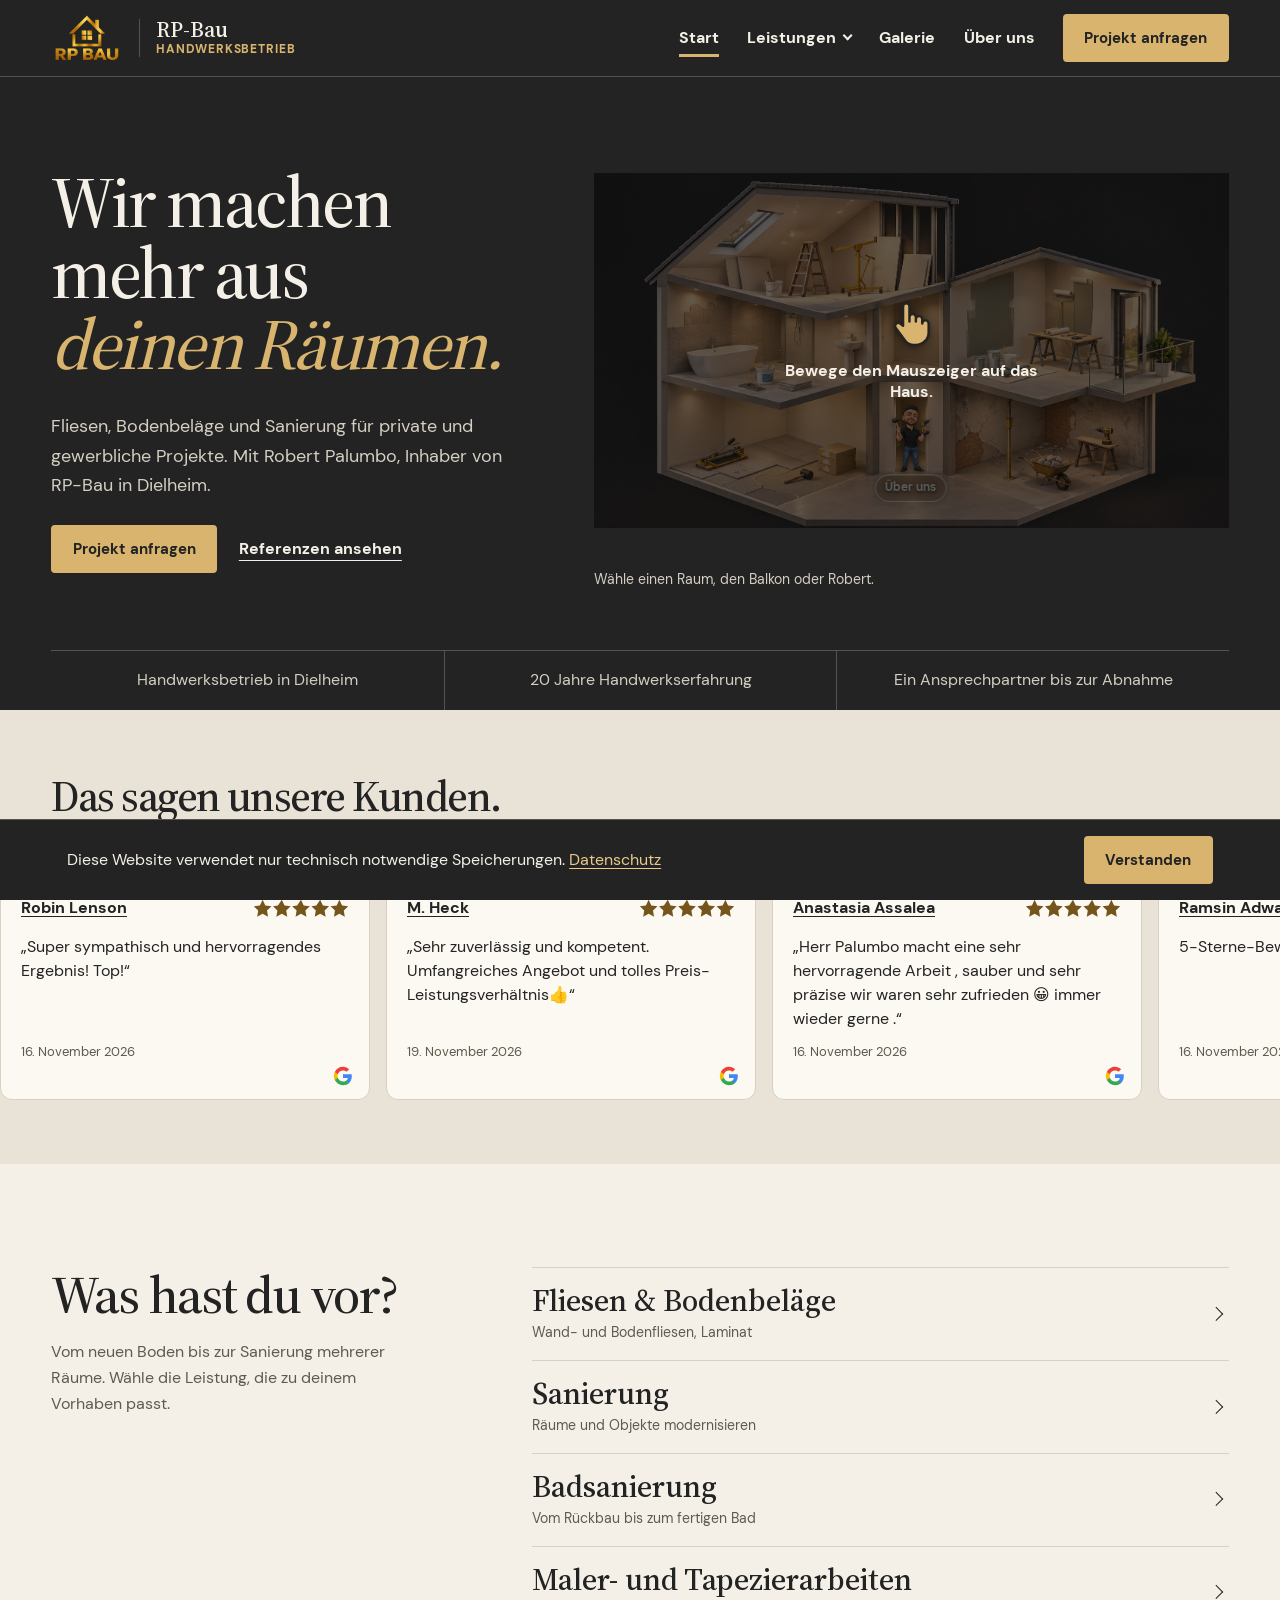
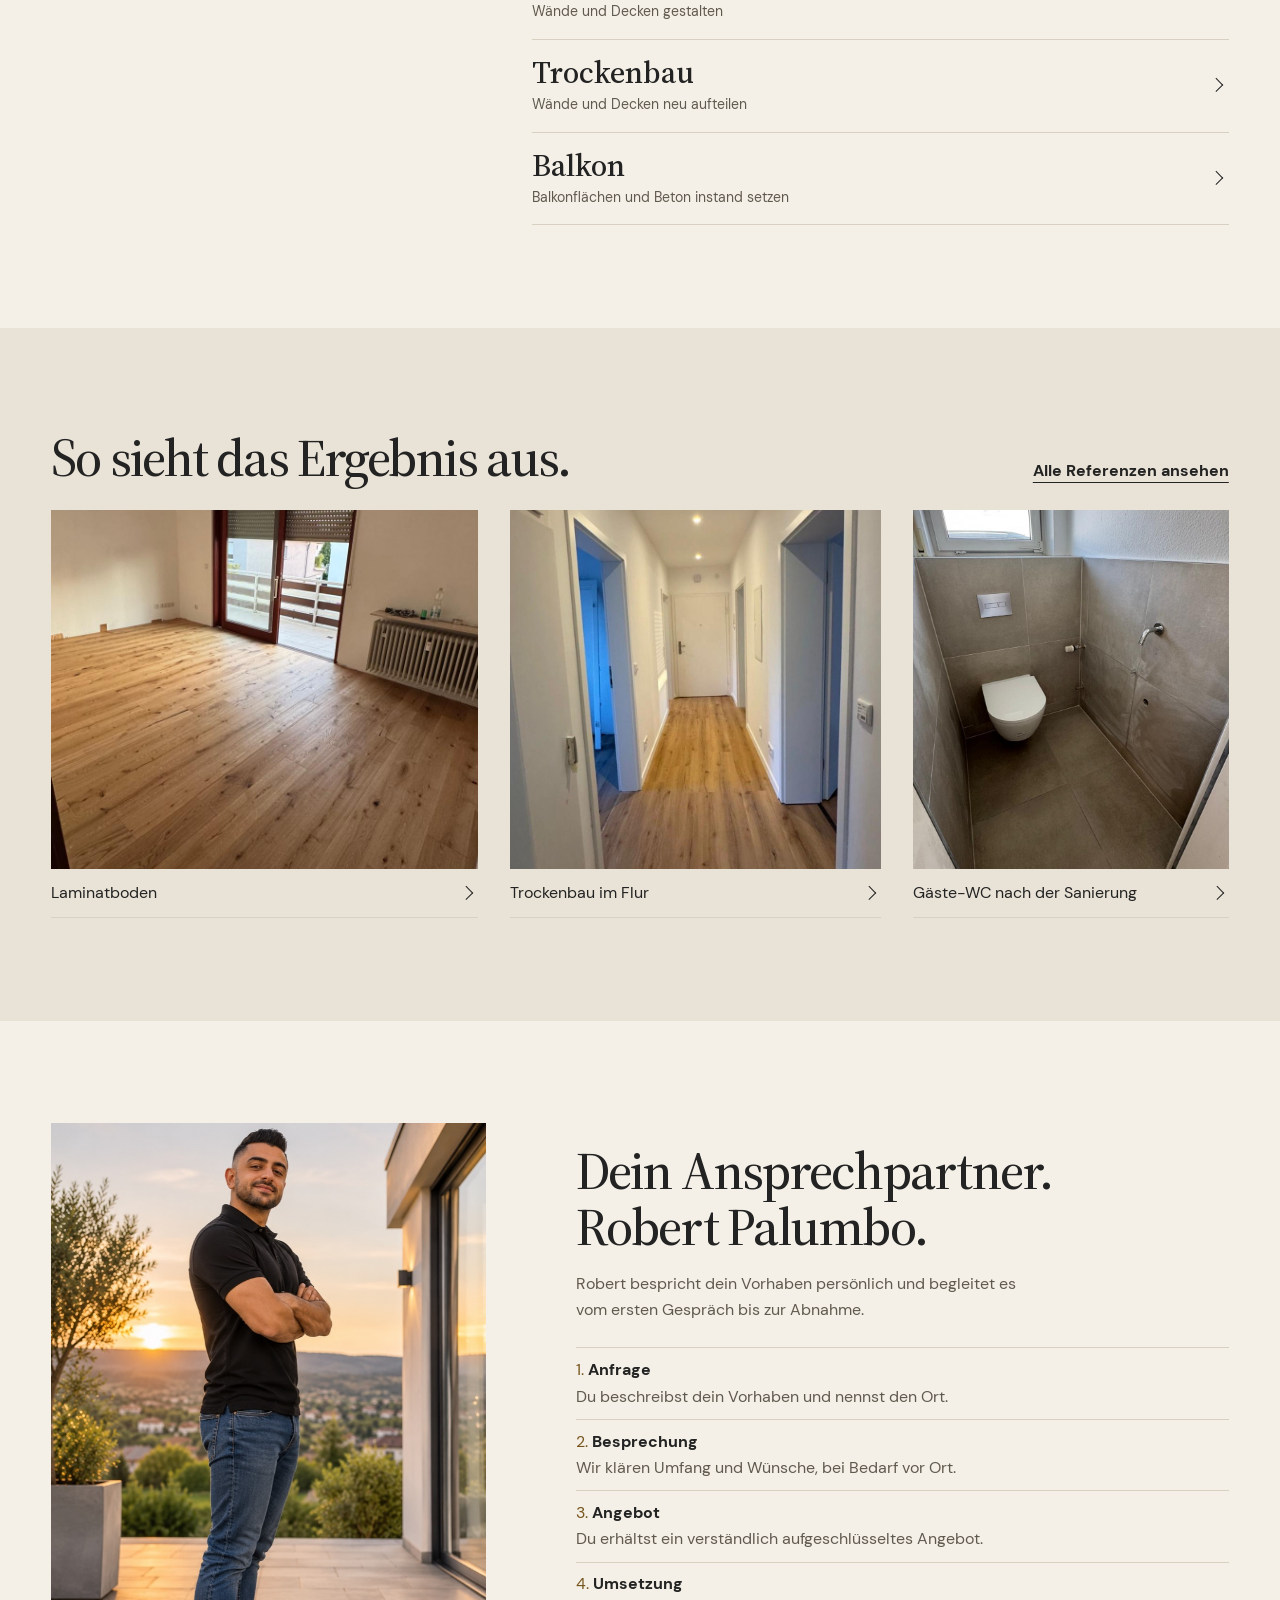
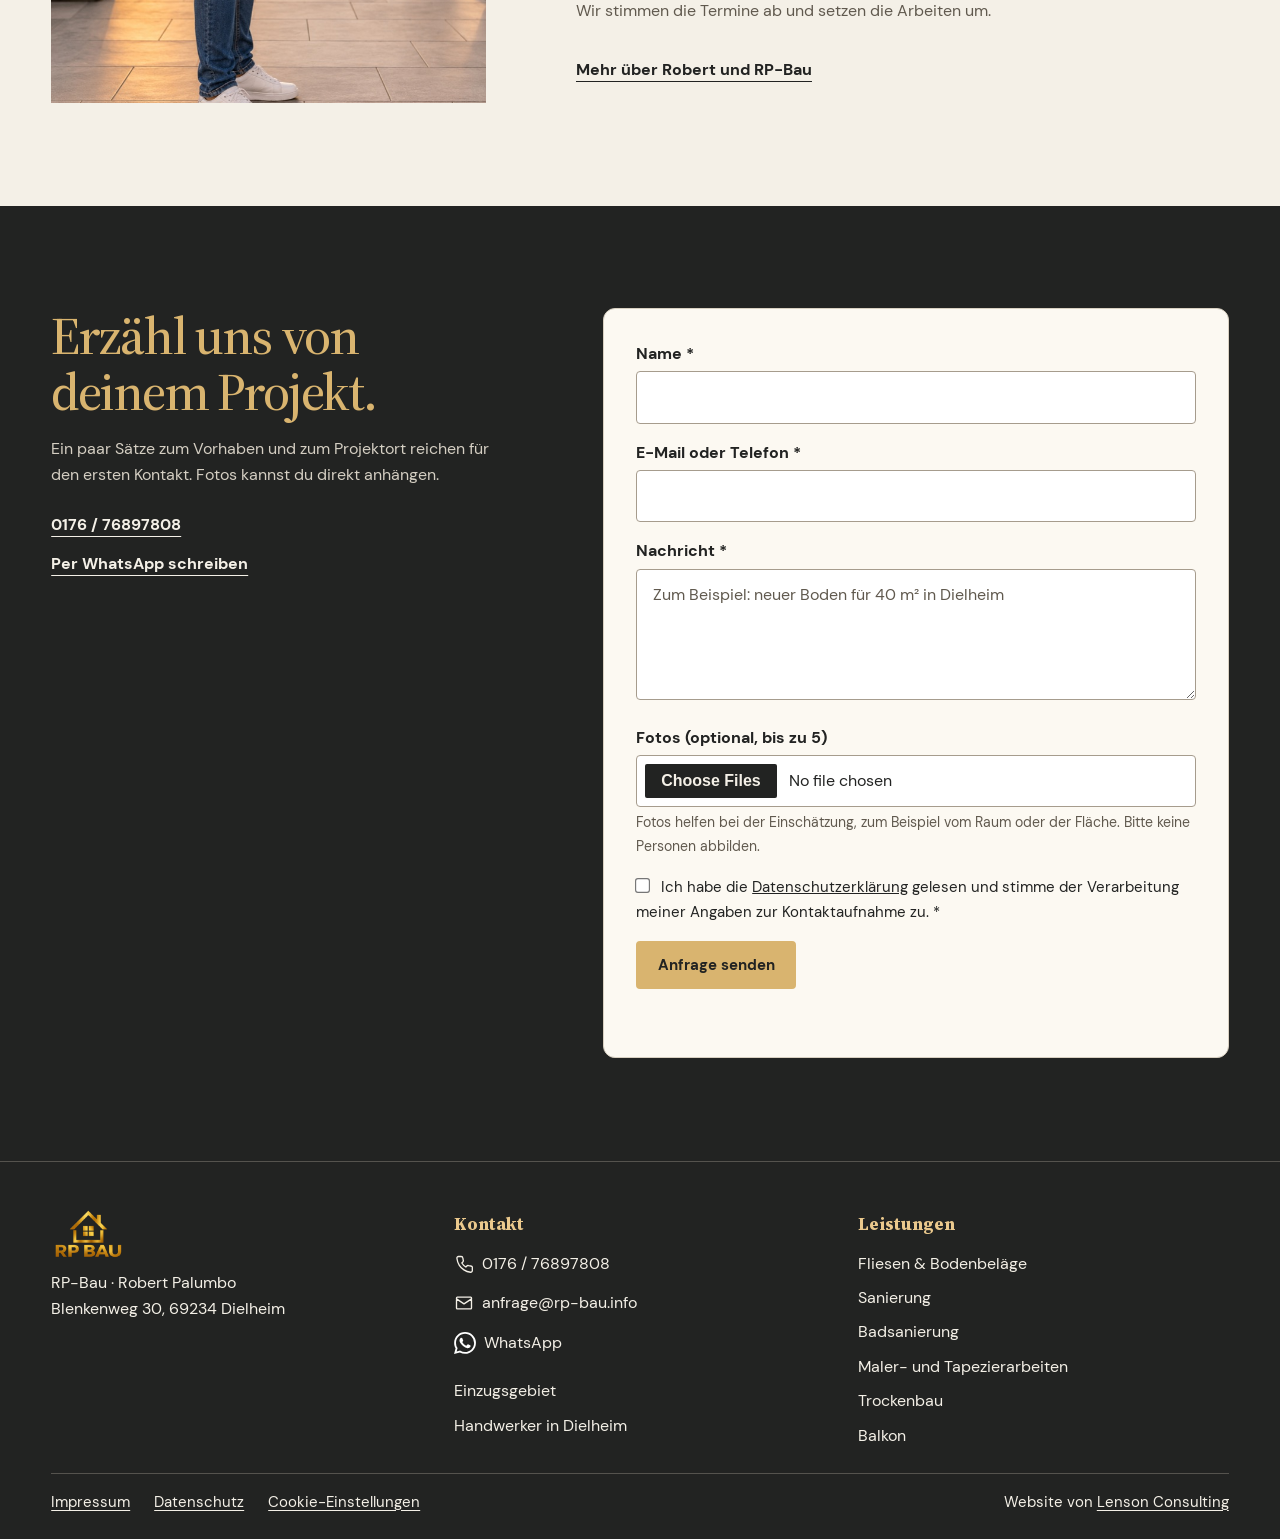
==== commit aeece811: "Add Google reviews ticker" ====
--- a/index.html
+++ b/index.html
@@ -203,6 +203,47 @@
       </div>
     </section>
 
+    <section class="reviews-strip" aria-labelledby="reviews-title">
+      <div class="container reviews-strip__heading">
+        <div>
+          <h2 id="reviews-title">Das sagen unsere Kunden.</h2>
+          <p>Google Bewertungen</p>
+        </div>
+      </div>
+      <div class="reviews-strip__viewport">
+        <div class="reviews-strip__track">
+          <div class="reviews-strip__group">
+            <article class="review-card">
+              <div class="review-card__top"><a href="https://www.google.com/maps/contrib/113151303416863447940/reviews?hl=de-DE">Robin Lenson</a><span class="review-card__stars" role="img" aria-label="5 von 5 Sternen"><svg viewBox="0 0 120 24" aria-hidden="true"><path d="m12 1 3.4 7 7.7 1.1-5.6 5.4 1.3 7.6-6.8-3.6-6.8 3.6 1.3-7.6L1 9.1 8.6 8zM36 1l3.4 7 7.7 1.1-5.6 5.4 1.3 7.6-6.8-3.6-6.8 3.6 1.3-7.6-5.5-5.4L31.2 8zM60 1l3.4 7 7.7 1.1-5.6 5.4 1.3 7.6-6.8-3.6-6.8 3.6 1.3-7.6-5.5-5.4L55.2 8zM84 1l3.4 7 7.7 1.1-5.6 5.4 1.3 7.6-6.8-3.6-6.8 3.6 1.3-7.6-5.5-5.4L79.2 8zM108 1l3.4 7 7.7 1.1-5.6 5.4 1.3 7.6-6.8-3.6-6.8 3.6 1.3-7.6-5.5-5.4 7.6-1.1z"/></svg></span></div>
+              <p>„Super sympathisch und hervorragendes Ergebnis! Top!“</p>
+              <time datetime="2026-11-16">16. November 2026</time>
+            <img class="review-card__google" src="/images/google-g.svg" alt="" aria-hidden="true"></article>
+            <article class="review-card">
+              <div class="review-card__top"><a href="https://www.google.com/maps/contrib/115780444694172626354/reviews?hl=de-DE">M. Heck</a><span class="review-card__stars" role="img" aria-label="5 von 5 Sternen"><svg viewBox="0 0 120 24" aria-hidden="true"><path d="m12 1 3.4 7 7.7 1.1-5.6 5.4 1.3 7.6-6.8-3.6-6.8 3.6 1.3-7.6L1 9.1 8.6 8zM36 1l3.4 7 7.7 1.1-5.6 5.4 1.3 7.6-6.8-3.6-6.8 3.6 1.3-7.6-5.5-5.4L31.2 8zM60 1l3.4 7 7.7 1.1-5.6 5.4 1.3 7.6-6.8-3.6-6.8 3.6 1.3-7.6-5.5-5.4L55.2 8zM84 1l3.4 7 7.7 1.1-5.6 5.4 1.3 7.6-6.8-3.6-6.8 3.6 1.3-7.6-5.5-5.4L79.2 8zM108 1l3.4 7 7.7 1.1-5.6 5.4 1.3 7.6-6.8-3.6-6.8 3.6 1.3-7.6-5.5-5.4 7.6-1.1z"/></svg></span></div>
+              <p>„Sehr zuverlässig und kompetent. Umfangreiches Angebot und tolles Preis-Leistungsverhältnis👍“</p>
+              <time datetime="2026-11-19">19. November 2026</time>
+            <img class="review-card__google" src="/images/google-g.svg" alt="" aria-hidden="true"></article>
+            <article class="review-card">
+              <div class="review-card__top"><a href="https://www.google.com/maps/contrib/112248931868949131475/reviews?hl=de-DE">Anastasia Assalea</a><span class="review-card__stars" role="img" aria-label="5 von 5 Sternen"><svg viewBox="0 0 120 24" aria-hidden="true"><path d="m12 1 3.4 7 7.7 1.1-5.6 5.4 1.3 7.6-6.8-3.6-6.8 3.6 1.3-7.6L1 9.1 8.6 8zM36 1l3.4 7 7.7 1.1-5.6 5.4 1.3 7.6-6.8-3.6-6.8 3.6 1.3-7.6-5.5-5.4L31.2 8zM60 1l3.4 7 7.7 1.1-5.6 5.4 1.3 7.6-6.8-3.6-6.8 3.6 1.3-7.6-5.5-5.4L55.2 8zM84 1l3.4 7 7.7 1.1-5.6 5.4 1.3 7.6-6.8-3.6-6.8 3.6 1.3-7.6-5.5-5.4L79.2 8zM108 1l3.4 7 7.7 1.1-5.6 5.4 1.3 7.6-6.8-3.6-6.8 3.6 1.3-7.6-5.5-5.4 7.6-1.1z"/></svg></span></div>
+              <p>„Herr Palumbo macht eine sehr hervorragende Arbeit , sauber und sehr präzise wir waren sehr zufrieden 😀 immer wieder gerne .“</p>
+              <time datetime="2026-11-16">16. November 2026</time>
+            <img class="review-card__google" src="/images/google-g.svg" alt="" aria-hidden="true"></article>
+            <article class="review-card">
+              <div class="review-card__top"><a href="https://www.google.com/maps/contrib/113918300335480760843/reviews?hl=de-DE">Ramsin Adward</a><span class="review-card__stars" role="img" aria-label="5 von 5 Sternen"><svg viewBox="0 0 120 24" aria-hidden="true"><path d="m12 1 3.4 7 7.7 1.1-5.6 5.4 1.3 7.6-6.8-3.6-6.8 3.6 1.3-7.6L1 9.1 8.6 8zM36 1l3.4 7 7.7 1.1-5.6 5.4 1.3 7.6-6.8-3.6-6.8 3.6 1.3-7.6-5.5-5.4L31.2 8zM60 1l3.4 7 7.7 1.1-5.6 5.4 1.3 7.6-6.8-3.6-6.8 3.6 1.3-7.6-5.5-5.4L55.2 8zM84 1l3.4 7 7.7 1.1-5.6 5.4 1.3 7.6-6.8-3.6-6.8 3.6 1.3-7.6-5.5-5.4L79.2 8zM108 1l3.4 7 7.7 1.1-5.6 5.4 1.3 7.6-6.8-3.6-6.8 3.6 1.3-7.6-5.5-5.4 7.6-1.1z"/></svg></span></div>
+              <p>5-Sterne-Bewertung</p>
+              <time datetime="2026-11-16">16. November 2026</time>
+            <img class="review-card__google" src="/images/google-g.svg" alt="" aria-hidden="true"></article>
+          </div>
+          <div class="reviews-strip__group" aria-hidden="true" inert>
+            <article class="review-card"><div class="review-card__top"><a tabindex="-1" href="https://www.google.com/maps/contrib/113151303416863447940/reviews?hl=de-DE">Robin Lenson</a><span class="review-card__stars"><svg viewBox="0 0 120 24"><path d="m12 1 3.4 7 7.7 1.1-5.6 5.4 1.3 7.6-6.8-3.6-6.8 3.6 1.3-7.6L1 9.1 8.6 8zM36 1l3.4 7 7.7 1.1-5.6 5.4 1.3 7.6-6.8-3.6-6.8 3.6 1.3-7.6-5.5-5.4L31.2 8zM60 1l3.4 7 7.7 1.1-5.6 5.4 1.3 7.6-6.8-3.6-6.8 3.6 1.3-7.6-5.5-5.4L55.2 8zM84 1l3.4 7 7.7 1.1-5.6 5.4 1.3 7.6-6.8-3.6-6.8 3.6 1.3-7.6-5.5-5.4L79.2 8zM108 1l3.4 7 7.7 1.1-5.6 5.4 1.3 7.6-6.8-3.6-6.8 3.6 1.3-7.6-5.5-5.4 7.6-1.1z"/></svg></span></div><p>„Super sympathisch und hervorragendes Ergebnis! Top!“</p><time datetime="2026-11-16">16. November 2026</time><img class="review-card__google" src="/images/google-g.svg" alt="" aria-hidden="true"></article>
+            <article class="review-card"><div class="review-card__top"><a tabindex="-1" href="https://www.google.com/maps/contrib/115780444694172626354/reviews?hl=de-DE">M. Heck</a><span class="review-card__stars"><svg viewBox="0 0 120 24"><path d="m12 1 3.4 7 7.7 1.1-5.6 5.4 1.3 7.6-6.8-3.6-6.8 3.6 1.3-7.6L1 9.1 8.6 8zM36 1l3.4 7 7.7 1.1-5.6 5.4 1.3 7.6-6.8-3.6-6.8 3.6 1.3-7.6-5.5-5.4L31.2 8zM60 1l3.4 7 7.7 1.1-5.6 5.4 1.3 7.6-6.8-3.6-6.8 3.6 1.3-7.6-5.5-5.4L55.2 8zM84 1l3.4 7 7.7 1.1-5.6 5.4 1.3 7.6-6.8-3.6-6.8 3.6 1.3-7.6-5.5-5.4L79.2 8zM108 1l3.4 7 7.7 1.1-5.6 5.4 1.3 7.6-6.8-3.6-6.8 3.6 1.3-7.6-5.5-5.4 7.6-1.1z"/></svg></span></div><p>„Sehr zuverlässig und kompetent. Umfangreiches Angebot und tolles Preis-Leistungsverhältnis👍“</p><time datetime="2026-11-19">19. November 2026</time><img class="review-card__google" src="/images/google-g.svg" alt="" aria-hidden="true"></article>
+            <article class="review-card"><div class="review-card__top"><a tabindex="-1" href="https://www.google.com/maps/contrib/112248931868949131475/reviews?hl=de-DE">Anastasia Assalea</a><span class="review-card__stars"><svg viewBox="0 0 120 24"><path d="m12 1 3.4 7 7.7 1.1-5.6 5.4 1.3 7.6-6.8-3.6-6.8 3.6 1.3-7.6L1 9.1 8.6 8zM36 1l3.4 7 7.7 1.1-5.6 5.4 1.3 7.6-6.8-3.6-6.8 3.6 1.3-7.6-5.5-5.4L31.2 8zM60 1l3.4 7 7.7 1.1-5.6 5.4 1.3 7.6-6.8-3.6-6.8 3.6 1.3-7.6-5.5-5.4L55.2 8zM84 1l3.4 7 7.7 1.1-5.6 5.4 1.3 7.6-6.8-3.6-6.8 3.6 1.3-7.6-5.5-5.4L79.2 8zM108 1l3.4 7 7.7 1.1-5.6 5.4 1.3 7.6-6.8-3.6-6.8 3.6 1.3-7.6-5.5-5.4 7.6-1.1z"/></svg></span></div><p>„Herr Palumbo macht eine sehr hervorragende Arbeit , sauber und sehr präzise wir waren sehr zufrieden 😀 immer wieder gerne .“</p><time datetime="2026-11-16">16. November 2026</time><img class="review-card__google" src="/images/google-g.svg" alt="" aria-hidden="true"></article>
+            <article class="review-card"><div class="review-card__top"><a tabindex="-1" href="https://www.google.com/maps/contrib/113918300335480760843/reviews?hl=de-DE">Ramsin Adward</a><span class="review-card__stars"><svg viewBox="0 0 120 24"><path d="m12 1 3.4 7 7.7 1.1-5.6 5.4 1.3 7.6-6.8-3.6-6.8 3.6 1.3-7.6L1 9.1 8.6 8zM36 1l3.4 7 7.7 1.1-5.6 5.4 1.3 7.6-6.8-3.6-6.8 3.6 1.3-7.6-5.5-5.4L31.2 8zM60 1l3.4 7 7.7 1.1-5.6 5.4 1.3 7.6-6.8-3.6-6.8 3.6 1.3-7.6-5.5-5.4L55.2 8zM84 1l3.4 7 7.7 1.1-5.6 5.4 1.3 7.6-6.8-3.6-6.8 3.6 1.3-7.6-5.5-5.4L79.2 8zM108 1l3.4 7 7.7 1.1-5.6 5.4 1.3 7.6-6.8-3.6-6.8 3.6 1.3-7.6-5.5-5.4 7.6-1.1z"/></svg></span></div><p>5-Sterne-Bewertung</p><time datetime="2026-11-16">16. November 2026</time><img class="review-card__google" src="/images/google-g.svg" alt="" aria-hidden="true"></article>
+          </div>
+        </div>
+      </div>
+    </section>
+
     <section class="section work-index" id="leistungen">
       <div class="container work-index__layout">
         <div>
--- a/css/design.css
+++ b/css/design.css
@@ -270,6 +270,81 @@
 .showcase__facts li { padding: 1rem 0.5rem; text-align: center; color: var(--color-dark-muted); }
 .showcase__facts li + li { border-left: 1px solid var(--color-dark-line); }
 
+.reviews-strip {
+  padding-block: clamp(2.5rem, 5vw, 4rem);
+  overflow: hidden;
+  background: var(--color-surface);
+}
+.reviews-strip__heading {
+  display: flex;
+  align-items: end;
+  justify-content: space-between;
+  gap: 1.5rem;
+  margin-bottom: 1.5rem;
+}
+.reviews-strip__heading h2 {
+  margin: 0 0 0.4rem;
+  font-size: clamp(1.8rem, 3.4vw, 2.8rem);
+}
+.reviews-strip__heading p { margin: 0; color: var(--color-text-muted); }
+.reviews-strip__viewport { overflow: hidden; }
+.reviews-strip__track {
+  display: flex;
+  width: max-content;
+  animation: reviews-marquee 48s linear infinite;
+}
+.reviews-strip__viewport:hover .reviews-strip__track,
+.reviews-strip__viewport:focus-within .reviews-strip__track { animation-play-state: paused; }
+.reviews-strip__group {
+  display: flex;
+  flex: 0 0 auto;
+  gap: 1rem;
+  padding-right: 1rem;
+}
+.review-card {
+  position: relative;
+  display: flex;
+  flex: 0 0 clamp(270px, 30vw, 370px);
+  flex-direction: column;
+  min-height: 174px;
+  padding: 1.15rem 1.25rem 2.3rem;
+  border: 1px solid var(--color-line);
+  border-radius: var(--radius-lg);
+  background: var(--color-card);
+}
+.review-card__top {
+  display: flex;
+  align-items: center;
+  justify-content: space-between;
+  gap: 0.75rem;
+}
+.review-card__top a { color: var(--color-text); font-weight: 700; text-underline-offset: 0.2em; }
+.review-card__top a:hover { color: var(--color-accent-ink); }
+.review-card__stars { flex: 0 0 auto; color: var(--color-accent-ink); }
+.review-card__stars svg { display: block; width: 6rem; height: 1.2rem; fill: currentColor; }
+.review-card p { margin: 0.85rem 0 0.6rem; color: var(--color-text); line-height: 1.5; }
+.review-card time { margin-top: auto; color: var(--color-text-muted); font-size: 0.82rem; }
+.review-card__google {
+  display: block;
+  position: absolute;
+  right: 1rem;
+  bottom: 0.85rem;
+  width: 1.25rem;
+  height: 1.25rem;
+}
+@keyframes reviews-marquee { to { transform: translateX(-50%); } }
+
+@media (max-width: 600px) {
+  .reviews-strip__heading { align-items: start; flex-direction: column; gap: 0.5rem; }
+  .review-card { flex-basis: min(78vw, 340px); }
+}
+@media (prefers-reduced-motion: reduce) {
+  .reviews-strip__viewport { overflow-x: auto; }
+  .reviews-strip__track { animation: none; }
+  .reviews-strip__group[aria-hidden="true"] { display: none; }
+  .review-card { scroll-snap-align: start; }
+}
+
 .work-index__layout, .owner-story__layout, .inquiry__layout { display: grid; gap: clamp(1.75rem, 7vw, 7rem); }
 .work-index__layout { grid-template-columns: minmax(0, 0.72fr) minmax(0, 1.28fr); }
 .work-index__layout p, .owner-story p { color: var(--color-text-muted); max-width: 43ch; }
